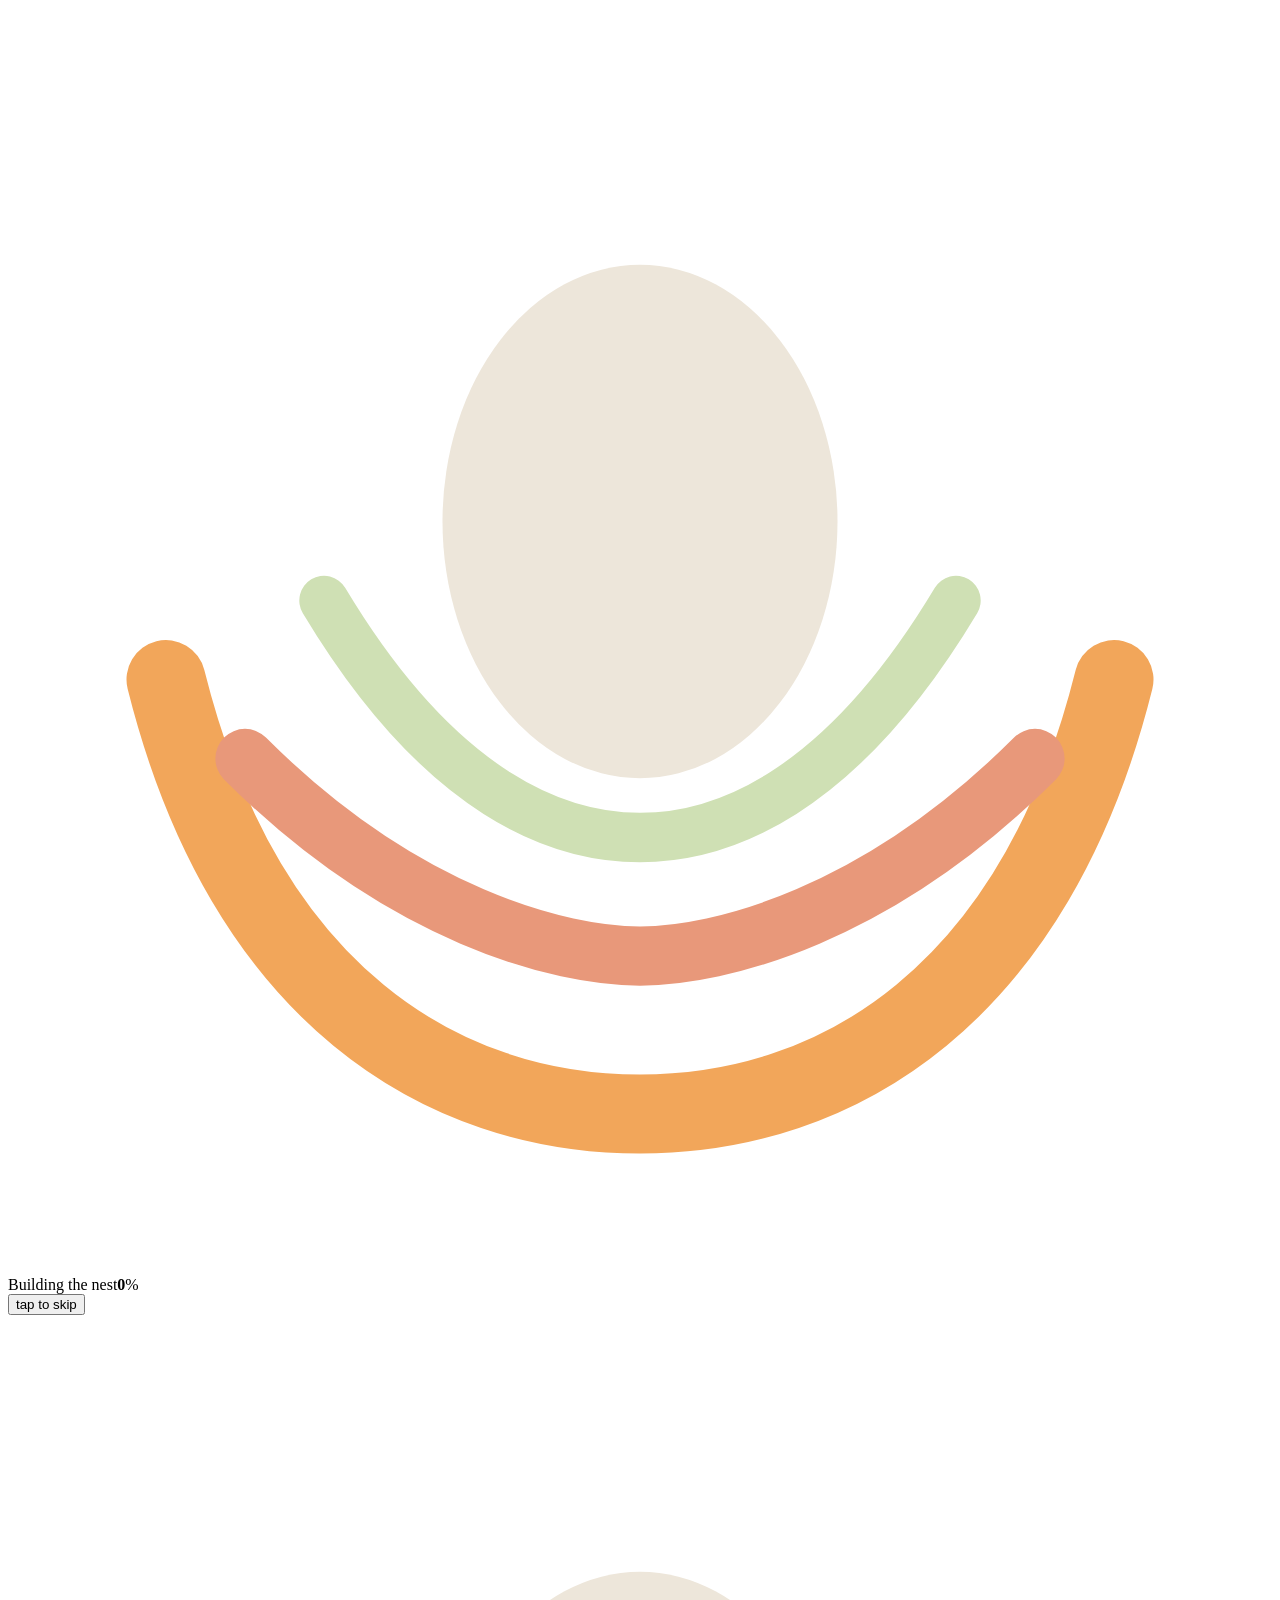
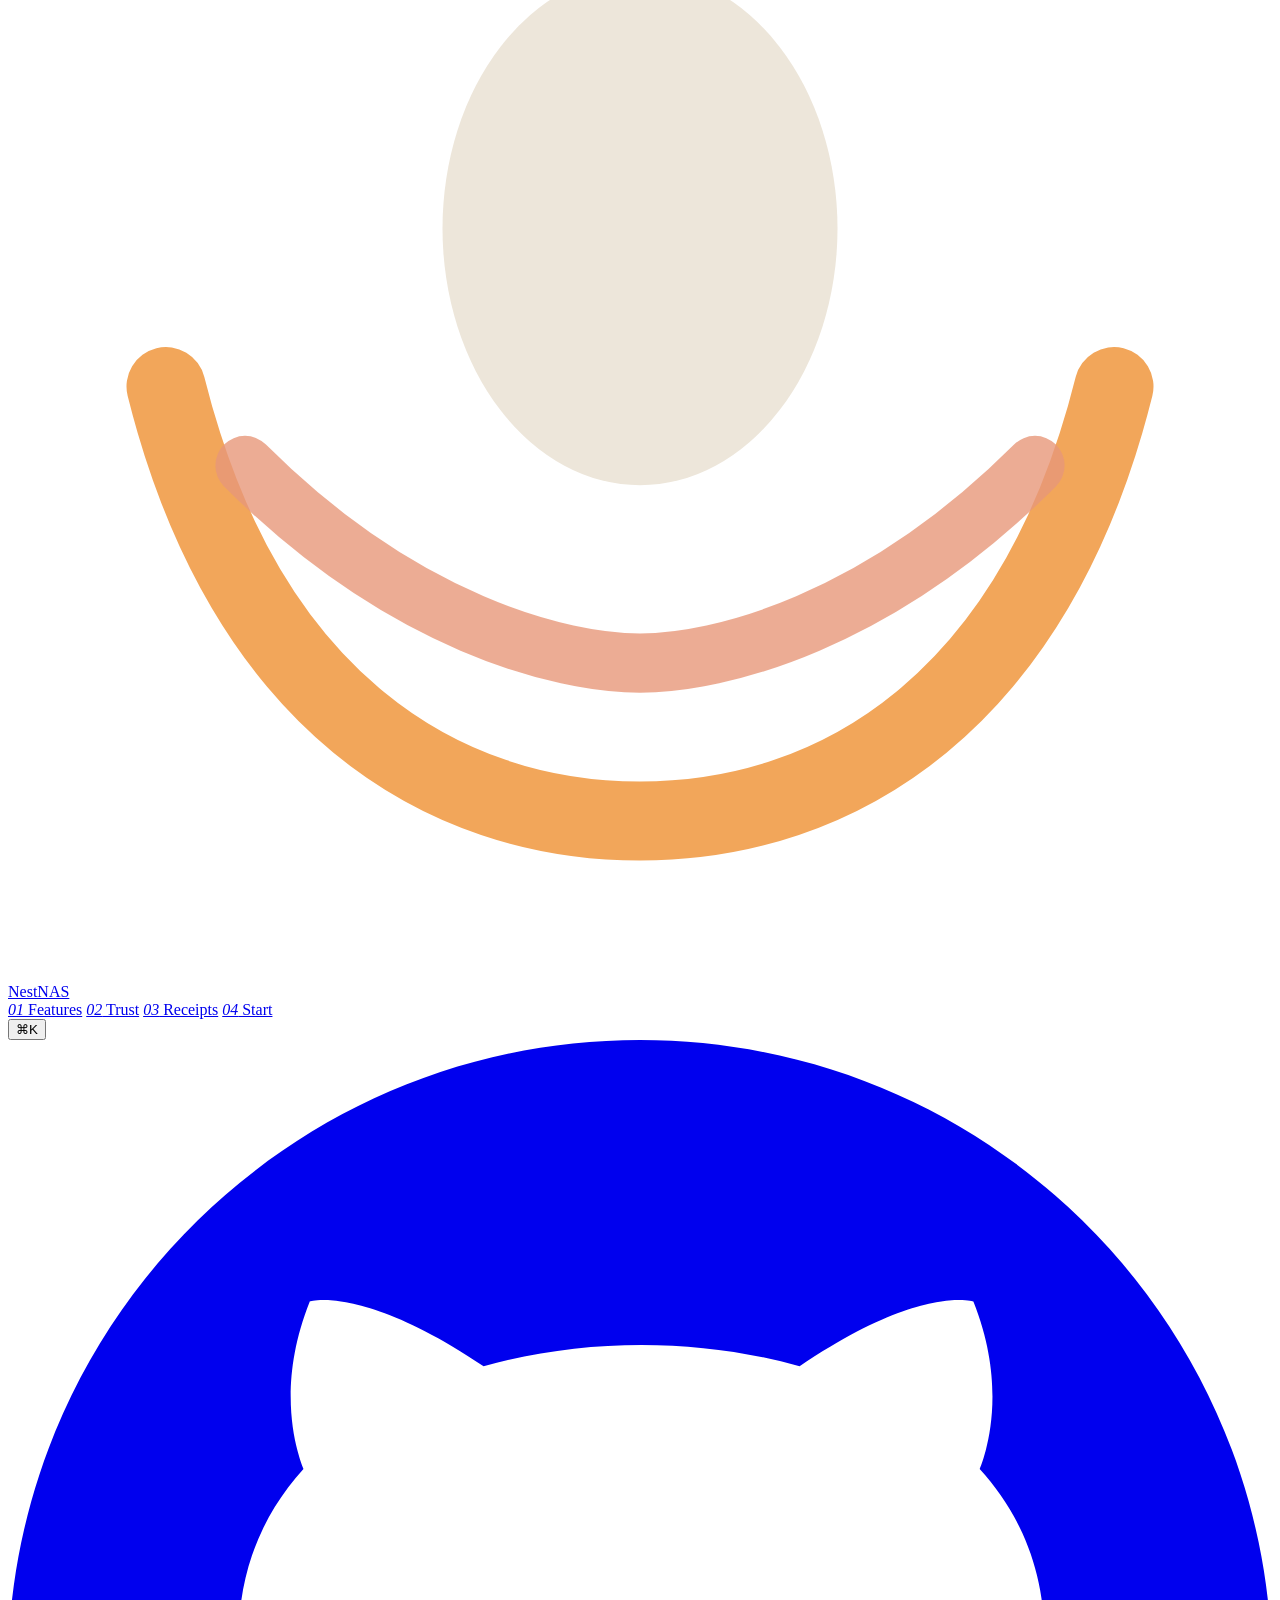
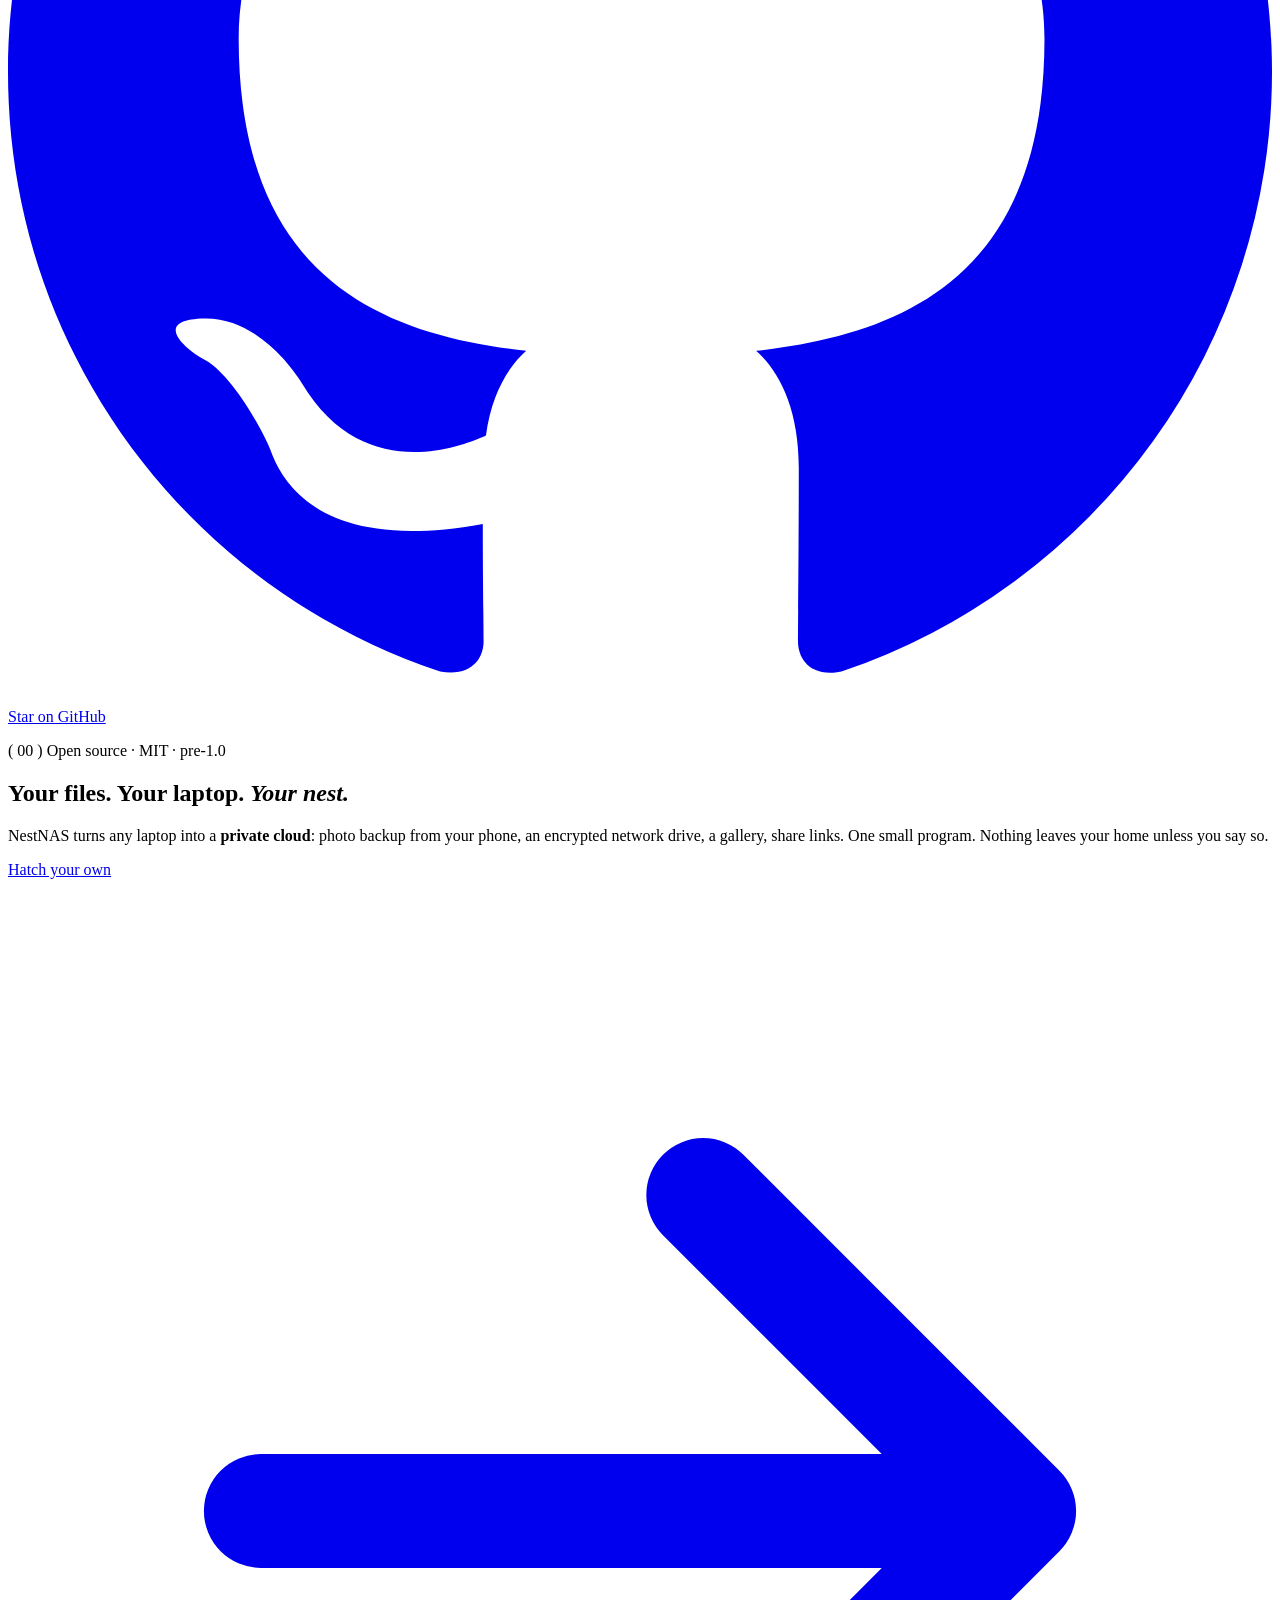
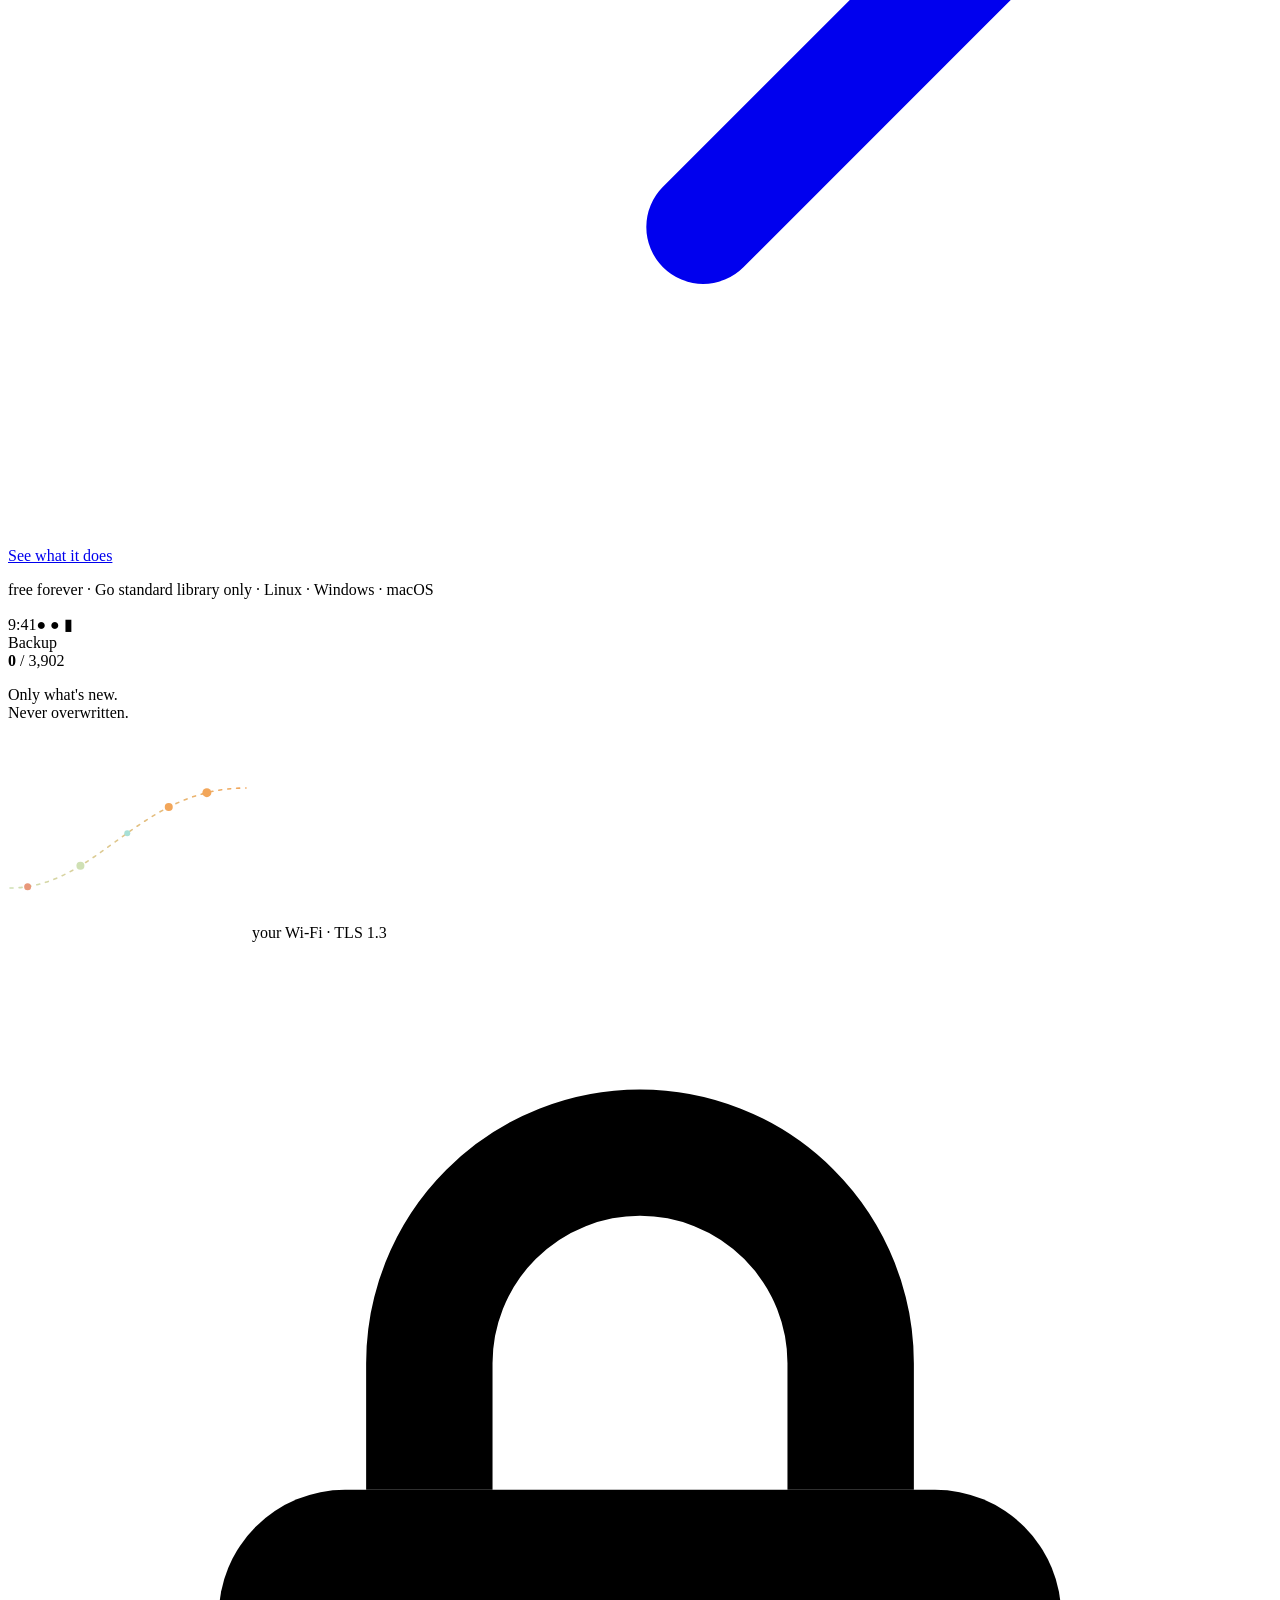
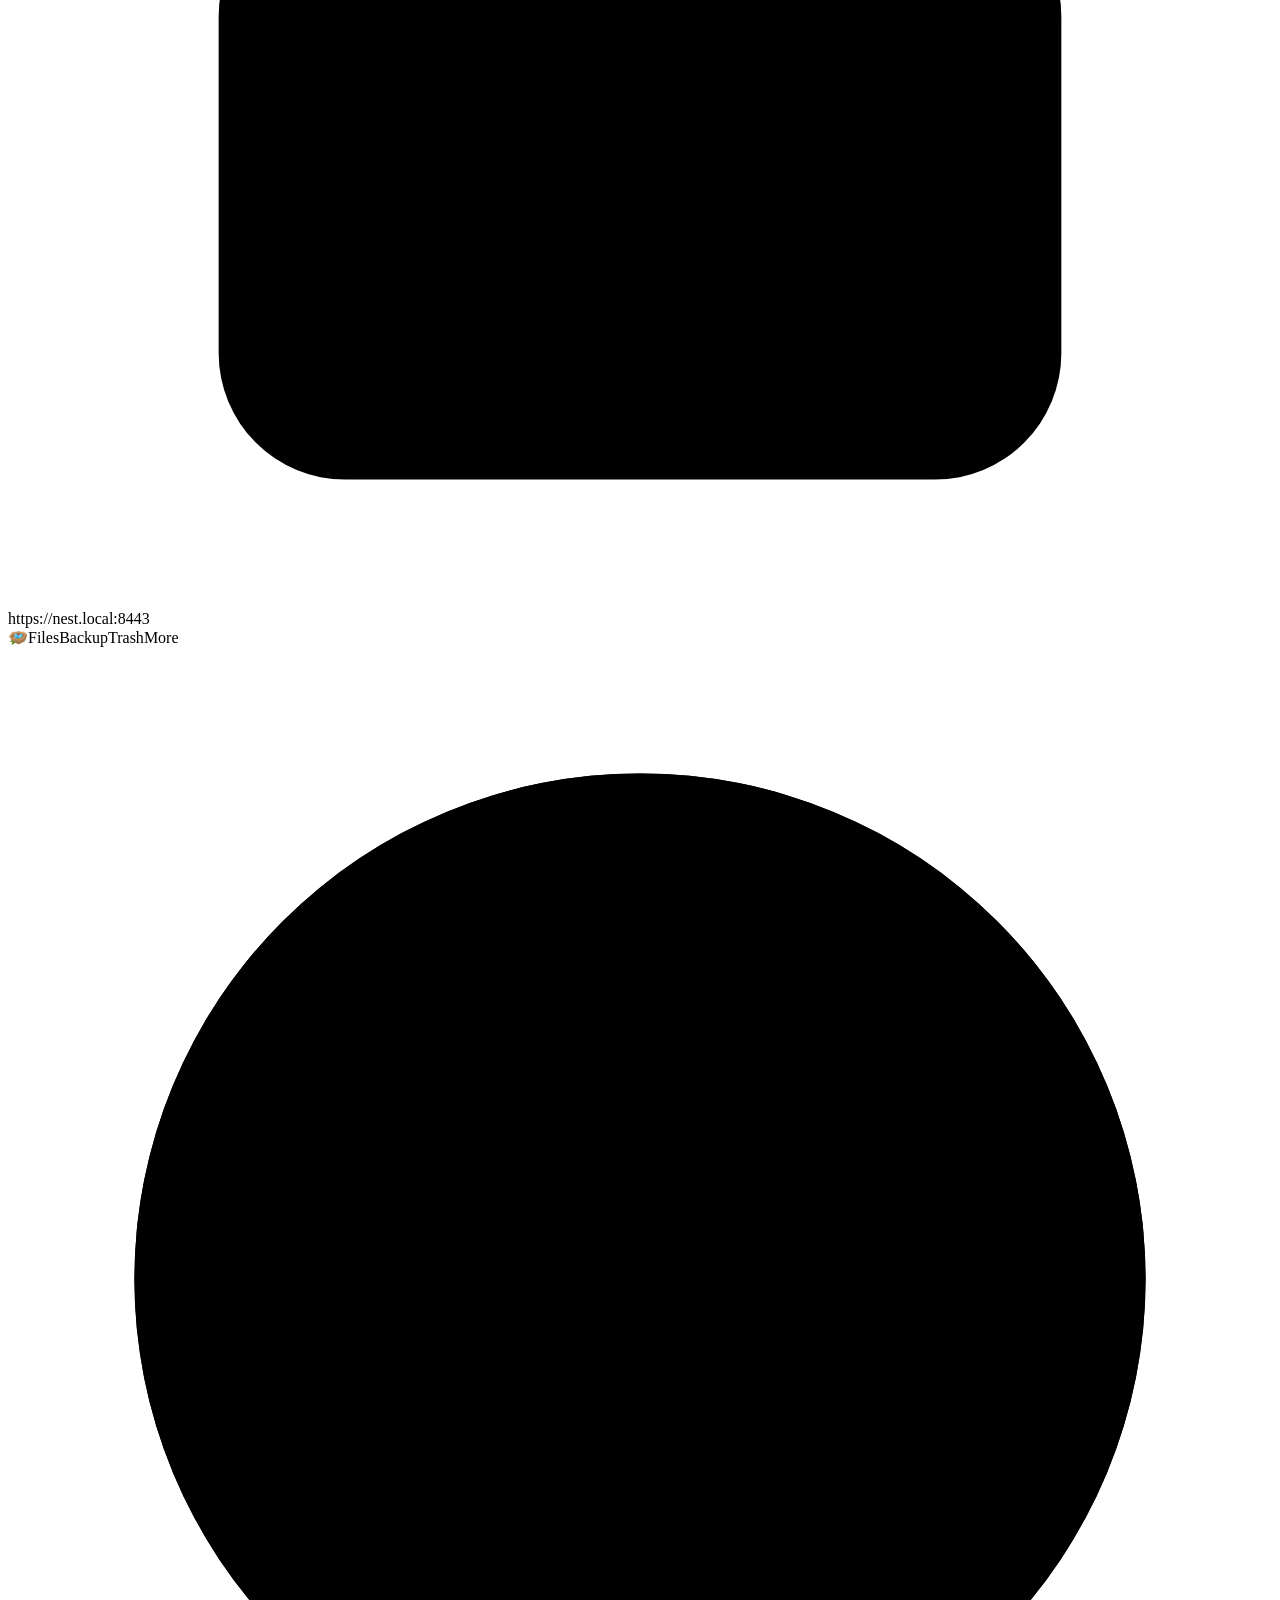
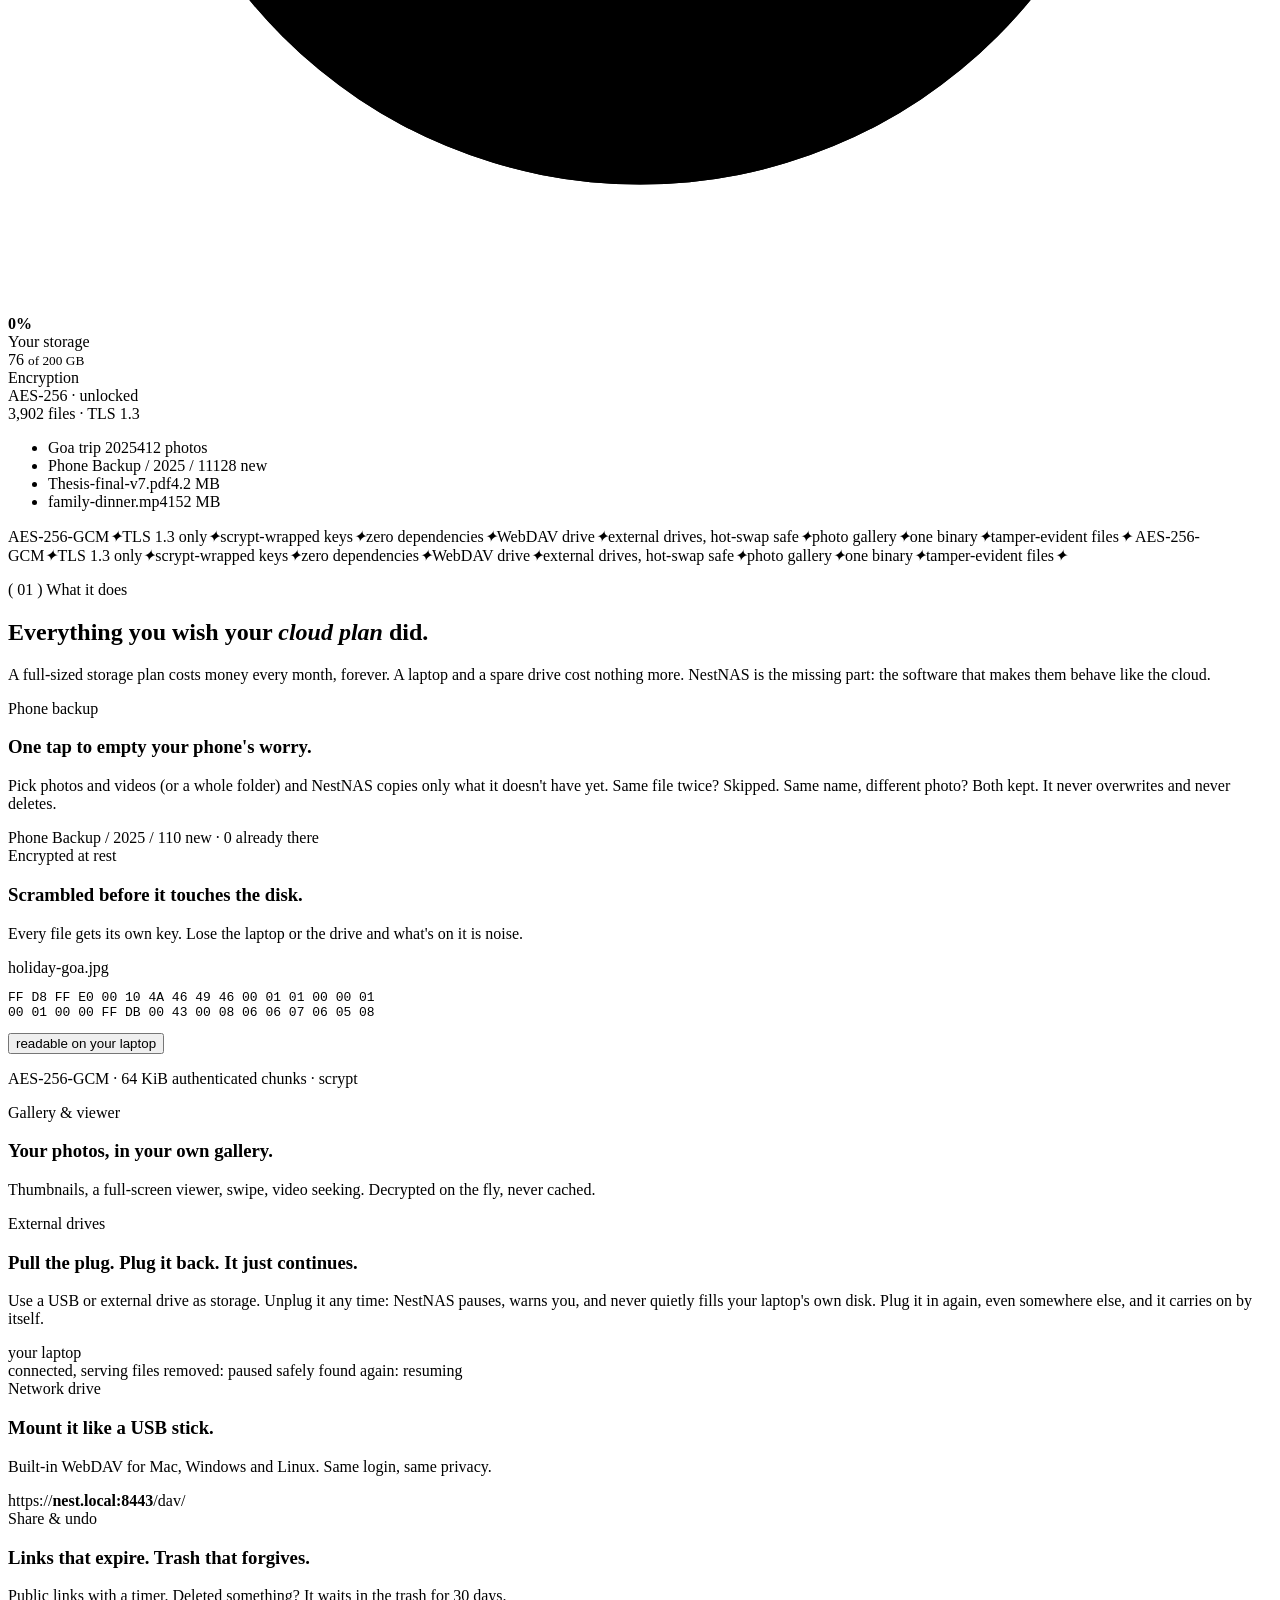
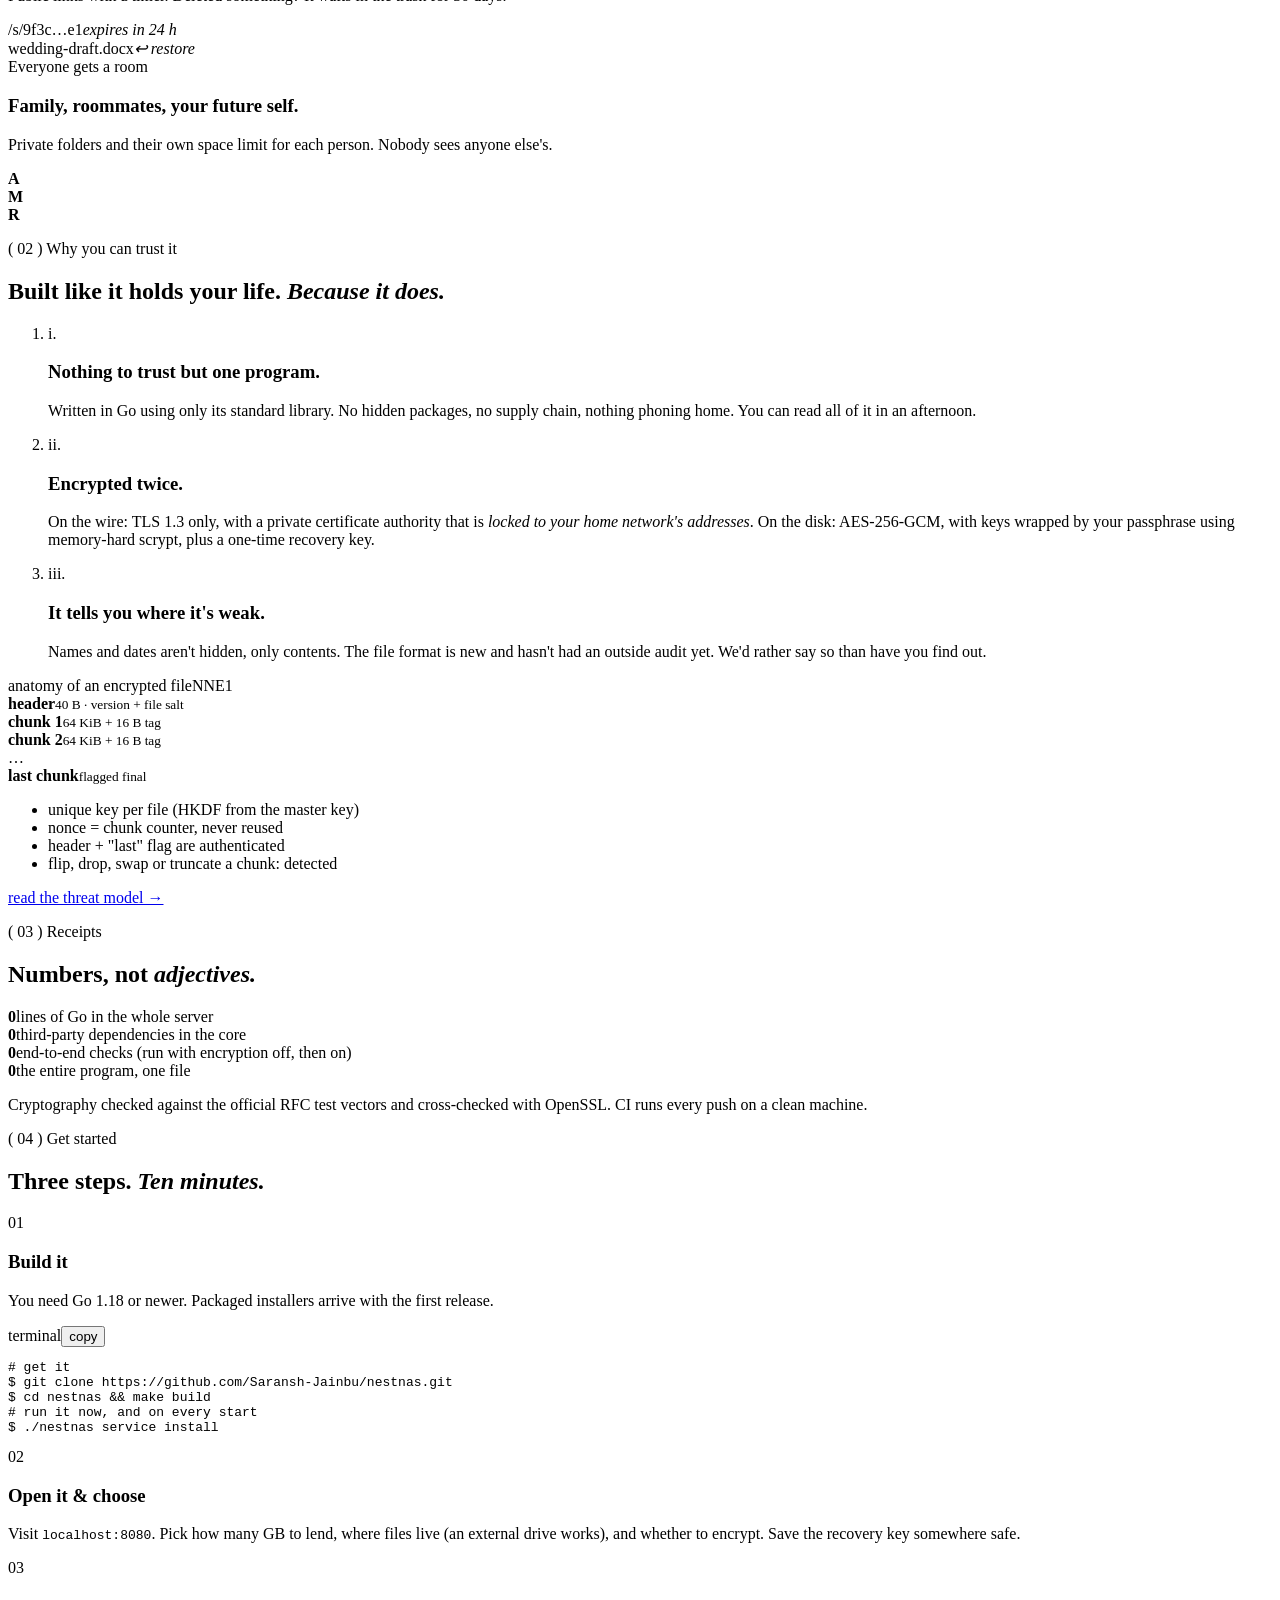
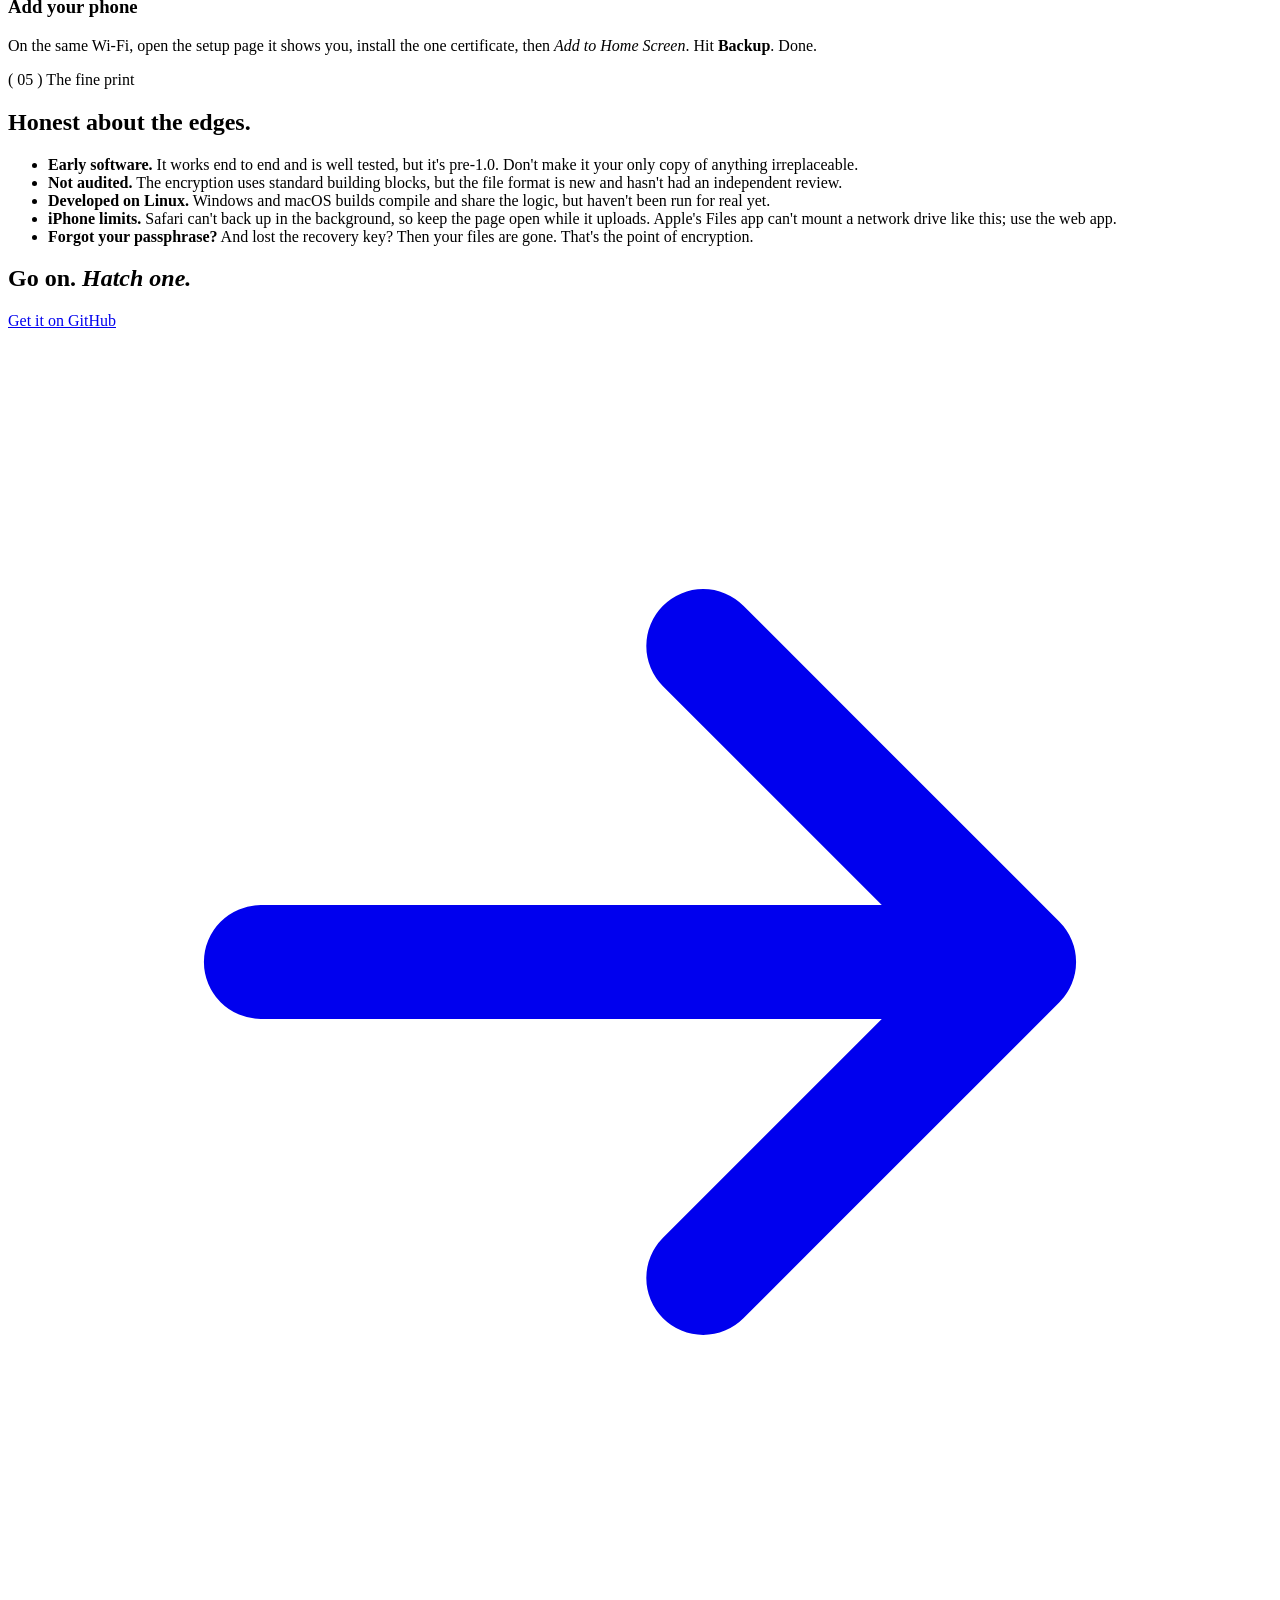
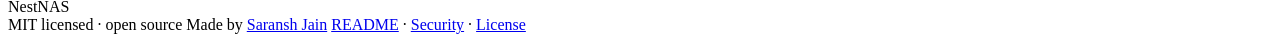
==== site/index.html @ 96ca6930 "Add the landing page (site/) deployed at nestnas.vercel.app Static HTML/CSS/JS with self-hosted font" ====
<!doctype html>
<html lang="en">
<head>
<meta charset="utf-8">
<meta name="viewport" content="width=device-width, initial-scale=1, viewport-fit=cover">
<title>NestNAS: your own private cloud, on your own laptop</title>
<meta name="description" content="NestNAS turns any laptop into a private cloud: encrypted storage, phone photo backup, a built-in network drive and a gallery. Open source, one program, zero dependencies.">
<meta name="theme-color" content="#0e0d0c">
<meta property="og:type" content="website">
<meta property="og:title" content="NestNAS: your own private cloud, on your own laptop">
<meta property="og:description" content="Encrypted storage, phone photo backup, a network drive and a gallery. Open source. One program. Zero dependencies.">
<meta property="og:image" content="https://nestnas.vercel.app/og.png">
<meta name="twitter:card" content="summary_large_image">
<link rel="icon" href="/favicon.svg" type="image/svg+xml">
<link rel="preload" href="/fonts/fraunces.woff2" as="font" type="font/woff2" crossorigin>
<link rel="preload" href="/fonts/geist.woff2" as="font" type="font/woff2" crossorigin>
<link rel="stylesheet" href="/styles.css">
<script>
  // decide before first paint whether to show the boot splash (once per visit, never with ?nosplash or reduced motion)
  (function () {
    document.documentElement.classList.add("js");
    if (/static/.test(location.search)) document.documentElement.classList.add("static");
    var skip = /nosplash|static/.test(location.search) || matchMedia("(prefers-reduced-motion: reduce)").matches;
    try { skip = skip || sessionStorage.getItem("nest-booted"); } catch (e) {}
    if (!skip) document.documentElement.classList.add("booting");
  })();
</script>
<script src="/app.js" defer></script>
</head>
<body>
<div class="grain" aria-hidden="true"></div>
<div class="orbs" aria-hidden="true"><i></i><i></i><i></i></div>

<!-- boot splash -->
<div class="splash" id="splash" role="presentation">
  <svg class="splash-nest" viewBox="0 0 64 64" aria-hidden="true">
    <ellipse class="egg" cx="32" cy="26" rx="10" ry="13" fill="#ede6da"/>
    <path class="arc a1" d="M8 34c4 16 14 22 24 22s20-6 24-22" fill="none" stroke="#f2a65a" stroke-width="4" stroke-linecap="round" pathLength="1"/>
    <path class="arc a2" d="M12 38c8 8 16 10 20 10s12-2 20-10" fill="none" stroke="#e8987a" stroke-width="3" stroke-linecap="round" pathLength="1"/>
    <path class="arc a3" d="M16 30c6 10 12 12 16 12s10-2 16-12" fill="none" stroke="#cfe0b4" stroke-width="2.5" stroke-linecap="round" pathLength="1"/>
  </svg>
  <div class="splash-line mono"><span>Building the nest</span><b id="splash-pct">0</b><span>%</span></div>
  <div class="splash-bar"><i id="splash-fill"></i></div>
  <button class="splash-skip mono" id="splash-skip" type="button">tap to skip</button>
</div>

<div class="cursor" id="cursor" aria-hidden="true"><i></i><b></b></div>

<header class="nav" id="nav">
  <a class="brand" href="#top" aria-label="NestNAS home">
    <svg viewBox="0 0 64 64" aria-hidden="true"><ellipse cx="32" cy="26" rx="10" ry="13" fill="#ede6da"/><path d="M8 34c4 16 14 22 24 22s20-6 24-22" fill="none" stroke="#f2a65a" stroke-width="4" stroke-linecap="round"/><path d="M12 38c8 8 16 10 20 10s12-2 20-10" fill="none" stroke="#e8987a" stroke-width="3" stroke-linecap="round" opacity=".8"/></svg>
    <span>NestNAS</span>
  </a>
  <nav class="links mono" aria-label="Sections">
    <a href="#features"><i>01</i> Features</a>
    <a href="#trust"><i>02</i> Trust</a>
    <a href="#receipts"><i>03</i> Receipts</a>
    <a href="#start"><i>04</i> Start</a>
  </nav>
  <div class="nav-r">
    <button class="kbd mono" id="open-palette" type="button" aria-label="Open command menu"><span>⌘</span><span>K</span></button>
    <a class="gh" href="https://github.com/Saransh-Jainbu/nestnas" target="_blank" rel="noopener">
      <svg viewBox="0 0 16 16" aria-hidden="true"><path fill="currentColor" d="M8 0C3.58 0 0 3.58 0 8c0 3.54 2.29 6.53 5.47 7.59.4.07.55-.17.55-.38 0-.19-.01-.82-.01-1.49-2.01.37-2.53-.49-2.69-.94-.09-.23-.48-.94-.82-1.13-.28-.15-.68-.52-.01-.53.63-.01 1.08.58 1.23.82.72 1.21 1.87.87 2.33.66.07-.52.28-.87.51-1.07-1.78-.2-3.64-.89-3.64-3.95 0-.87.31-1.59.82-2.15-.08-.2-.36-1.02.08-2.12 0 0 .67-.21 2.2.82.64-.18 1.32-.27 2-.27.68 0 1.36.09 2 .27 1.53-1.04 2.2-.82 2.2-.82.44 1.1.16 1.92.08 2.12.51.56.82 1.27.82 2.15 0 3.07-1.87 3.75-3.65 3.95.29.25.54.73.54 1.48 0 1.07-.01 1.93-.01 2.2 0 .21.15.46.55.38A8.013 8.013 0 0016 8c0-4.42-3.58-8-8-8z"/></svg>
      <span>Star on GitHub</span>
    </a>
  </div>
</header>

<main id="top">

<!-- ============ HERO ============ -->
<section class="hero">
  <p class="eyebrow mono" data-reveal><span class="pulse"></span> ( 00 ) Open source · MIT · pre-1.0</p>
  <h1 class="display">
    <span class="line"><span>Your files.</span></span>
    <span class="line"><span>Your laptop.</span></span>
    <span class="line"><span><em>Your nest.</em></span></span>
  </h1>
  <div class="hero-sub">
    <p data-reveal>NestNAS turns any laptop into a <strong>private cloud</strong>: photo backup from your phone, an encrypted network drive, a gallery, share links. One small program. Nothing leaves your home unless you say so.</p>
    <div class="cta" data-reveal>
      <a class="btn primary" href="#start" data-magnetic><span>Hatch your own</span><svg viewBox="0 0 20 20" aria-hidden="true"><path d="M4 10h11M11 5l5 5-5 5" fill="none" stroke="currentColor" stroke-width="1.8" stroke-linecap="round" stroke-linejoin="round"/></svg></a>
      <a class="btn ghost" href="#features" data-magnetic><span>See what it does</span></a>
    </div>
    <p class="micro mono" data-reveal>free forever · Go standard library only · Linux · Windows · macOS</p>
  </div>

  <!-- the signature scene: phone -> your Wi-Fi -> the nest -->
  <div class="scene" data-reveal aria-hidden="true">
    <div class="phone">
      <div class="ph-notch"></div>
      <div class="ph-top mono"><span>9:41</span><span>● ● ▮</span></div>
      <div class="ph-h">Backup</div>
      <div class="ph-count"><b id="bk-count">0</b><span> / 3,902</span></div>
      <div class="ph-prog"><i id="bk-bar"></i></div>
      <p class="ph-note">Only what's new.<br>Never overwritten.</p>
      <div class="ph-tiles"><i></i><i></i><i></i><i></i><i></i><i></i><i></i><i></i><i></i></div>
    </div>

    <div class="wire">
      <svg viewBox="0 0 240 200" width="240" height="200">
        <defs><linearGradient id="wg" x1="0" x2="1"><stop offset="0" stop-color="#cfe0b4"/><stop offset="1" stop-color="#f2a65a"/></linearGradient></defs>
        <path id="wpath" d="M2 150 C 90 150, 130 50, 238 50" fill="none" stroke="url(#wg)" stroke-width="1.6" stroke-dasharray="3 6" stroke-linecap="round"/>
        <g class="parts">
          <circle r="4.5" fill="#f2a65a"><animateMotion dur="3.2s" repeatCount="indefinite" begin="0s"><mpath href="#wpath"/></animateMotion></circle>
          <circle r="3.5" fill="#e8987a"><animateMotion dur="3.2s" repeatCount="indefinite" begin="-0.7s"><mpath href="#wpath"/></animateMotion></circle>
          <circle r="4" fill="#cfe0b4"><animateMotion dur="3.2s" repeatCount="indefinite" begin="-1.4s"><mpath href="#wpath"/></animateMotion></circle>
          <circle r="3" fill="#a8e0d6"><animateMotion dur="3.2s" repeatCount="indefinite" begin="-2.1s"><mpath href="#wpath"/></animateMotion></circle>
          <circle r="4" fill="#f2a65a"><animateMotion dur="3.2s" repeatCount="indefinite" begin="-2.7s"><mpath href="#wpath"/></animateMotion></circle>
        </g>
      </svg>
      <span class="wire-chip mono">your Wi-Fi · TLS 1.3</span>
    </div>

    <div class="laptop">
      <div class="lp-bar">
        <i></i><i></i><i></i>
        <span class="url mono"><svg viewBox="0 0 12 12" aria-hidden="true"><rect x="2" y="5.2" width="8" height="5.6" rx="1.2" fill="currentColor"/><path d="M4 5.2V4a2 2 0 014 0v1.2" fill="none" stroke="currentColor" stroke-width="1.2"/></svg> https://nest.local:8443</span>
      </div>
      <div class="lp-body">
        <aside class="lp-side mono"><b>🪺</b><span class="on">Files</span><span>Backup</span><span>Trash</span><span>More</span></aside>
        <div class="lp-main">
          <div class="lp-cards">
            <div class="lp-card ring-card">
              <div class="ring" id="ring"><svg viewBox="0 0 80 80"><circle cx="40" cy="40" r="32" class="trk"/><circle cx="40" cy="40" r="32" class="val" id="ring-val" pathLength="100"/></svg><b id="ring-n">0%</b></div>
              <div><div class="k mono">Your storage</div><div class="v">76 <small>of 200 GB</small></div></div>
            </div>
            <div class="lp-card enc-card">
              <div class="k mono">Encryption</div>
              <div class="v"><span class="chip"><i></i> AES-256 · unlocked</span></div>
              <div class="k mono sm">3,902 files · TLS 1.3</div>
            </div>
          </div>
          <ul class="lp-files">
            <li><span class="th t1"></span><span class="nm">Goa trip 2025</span><span class="sz mono">412 photos</span></li>
            <li><span class="th t2"></span><span class="nm">Phone Backup / 2025 / 11</span><span class="sz mono">128 new</span></li>
            <li><span class="th t3"></span><span class="nm">Thesis-final-v7.pdf</span><span class="sz mono">4.2 MB</span></li>
            <li><span class="th t4"></span><span class="nm">family-dinner.mp4</span><span class="sz mono">152 MB</span></li>
          </ul>
        </div>
      </div>
    </div>
  </div>
</section>

<!-- ticker -->
<div class="ticker mono" aria-hidden="true">
  <div class="track">
    <span>AES-256-GCM</span><i>✦</i><span>TLS 1.3 only</span><i>✦</i><span>scrypt-wrapped keys</span><i>✦</i><span>zero dependencies</span><i>✦</i><span>WebDAV drive</span><i>✦</i><span>external drives, hot-swap safe</span><i>✦</i><span>photo gallery</span><i>✦</i><span>one binary</span><i>✦</i><span>tamper-evident files</span><i>✦</i>
    <span>AES-256-GCM</span><i>✦</i><span>TLS 1.3 only</span><i>✦</i><span>scrypt-wrapped keys</span><i>✦</i><span>zero dependencies</span><i>✦</i><span>WebDAV drive</span><i>✦</i><span>external drives, hot-swap safe</span><i>✦</i><span>photo gallery</span><i>✦</i><span>one binary</span><i>✦</i><span>tamper-evident files</span><i>✦</i>
  </div>
</div>

<!-- ============ FEATURES ============ -->
<section class="sec" id="features">
  <header class="sec-h">
    <p class="eyebrow mono" data-reveal>( 01 ) What it does</p>
    <h2 class="display md" data-reveal>Everything you wish your <em>cloud plan</em> did.</h2>
    <p class="lede" data-reveal>A full-sized storage plan costs money every month, forever. A laptop and a spare drive cost nothing more. NestNAS is the missing part: the software that makes them behave like the cloud.</p>
  </header>

  <div class="bento">
    <article class="cell c7" data-reveal>
      <div class="tag mono">Phone backup</div>
      <h3>One tap to empty your phone's worry.</h3>
      <p>Pick photos and videos (or a whole folder) and NestNAS copies only what it doesn't have yet. Same file twice? Skipped. Same name, different photo? Both kept. It never overwrites and never deletes.</p>
      <div class="viz backup-viz" id="backup-viz">
        <div class="bv-row mono"><span>Phone Backup / 2025 / 11</span><span id="bv-num">0 new · 0 already there</span></div>
        <div class="bv-rail"><i id="bv-fill"></i></div>
        <div class="bv-tiles" id="bv-tiles"></div>
      </div>
    </article>

    <article class="cell c5 tall" data-reveal>
      <div class="tag mono">Encrypted at rest</div>
      <h3>Scrambled before it touches the disk.</h3>
      <p>Every file gets its own key. Lose the laptop or the drive and what's on it is noise.</p>
      <div class="viz cipher-viz" id="cipher">
        <div class="cv-file mono"><span class="dot"></span>holiday-goa.jpg</div>
        <pre class="cv-body mono" id="cipher-text" aria-live="off">FF D8 FF E0 00 10 4A 46 49 46 00 01 01 00 00 01
00 01 00 00 FF DB 00 43 00 08 06 06 07 06 05 08</pre>
        <div class="cv-state mono"><button type="button" id="cipher-btn" aria-pressed="false"><span class="sw"></span><span id="cipher-label">readable on your laptop</span></button></div>
      </div>
      <p class="fine mono">AES-256-GCM · 64 KiB authenticated chunks · scrypt</p>
    </article>

    <article class="cell c5" data-reveal>
      <div class="tag mono">Gallery &amp; viewer</div>
      <h3>Your photos, in your own gallery.</h3>
      <p>Thumbnails, a full-screen viewer, swipe, video seeking. Decrypted on the fly, never cached.</p>
      <div class="viz gallery-viz" aria-hidden="true">
        <i class="g1"></i><i class="g2"></i><i class="g3"></i><i class="g4"></i><i class="g5"></i><i class="g6"></i>
      </div>
    </article>

    <article class="cell c7" data-reveal>
      <div class="tag mono">External drives</div>
      <h3>Pull the plug. Plug it back. It just continues.</h3>
      <p>Use a USB or external drive as storage. Unplug it any time: NestNAS pauses, warns you, and never quietly fills your laptop's own disk. Plug it in again, even somewhere else, and it carries on by itself.</p>
      <div class="viz drive-viz" aria-hidden="true">
        <div class="dv-top">
          <div class="dv-drive"><span class="lid"></span><span class="led"></span></div>
          <div class="dv-cable"></div>
          <div class="dv-pc mono">your laptop</div>
        </div>
        <div class="dv-steps mono">
          <span class="st s1"><i></i>connected, serving files</span>
          <span class="st s2"><i></i>removed: paused safely</span>
          <span class="st s3"><i></i>found again: resuming</span>
        </div>
      </div>
    </article>

    <article class="cell c4" data-reveal>
      <div class="tag mono">Network drive</div>
      <h3>Mount it like a USB stick.</h3>
      <p>Built-in WebDAV for Mac, Windows and Linux. Same login, same privacy.</p>
      <div class="viz url-viz mono"><span>https://</span><b>nest.local:8443</b><span>/dav/</span></div>
    </article>

    <article class="cell c4" data-reveal>
      <div class="tag mono">Share &amp; undo</div>
      <h3>Links that expire. Trash that forgives.</h3>
      <p>Public links with a timer. Deleted something? It waits in the trash for 30 days.</p>
      <div class="viz mini-viz">
        <div class="pill mono"><span>/s/9f3c…e1</span><em>expires in 24 h</em></div>
        <div class="pill undo mono"><span>wedding-draft.docx</span><em>↩ restore</em></div>
      </div>
    </article>

    <article class="cell c4" data-reveal>
      <div class="tag mono">Everyone gets a room</div>
      <h3>Family, roommates, your future self.</h3>
      <p>Private folders and their own space limit for each person. Nobody sees anyone else's.</p>
      <div class="viz users-viz" aria-hidden="true">
        <div class="u"><b style="--c:#f2a65a">A</b><div class="q"><i style="width:72%"></i></div></div>
        <div class="u"><b style="--c:#a8e0d6">M</b><div class="q"><i style="width:34%"></i></div></div>
        <div class="u"><b style="--c:#e8987a">R</b><div class="q"><i style="width:55%"></i></div></div>
      </div>
    </article>
  </div>
</section>

<!-- ============ TRUST ============ -->
<section class="sec" id="trust">
  <header class="sec-h">
    <p class="eyebrow mono" data-reveal>( 02 ) Why you can trust it</p>
    <h2 class="display md" data-reveal>Built like it holds your life. <em>Because it does.</em></h2>
  </header>

  <div class="trust-grid">
    <div class="trust-l">
      <ol class="principles">
        <li data-reveal><span class="n mono">i.</span><div><h3>Nothing to trust but one program.</h3><p>Written in Go using only its standard library. No hidden packages, no supply chain, nothing phoning home. You can read all of it in an afternoon.</p></div></li>
        <li data-reveal><span class="n mono">ii.</span><div><h3>Encrypted twice.</h3><p>On the wire: TLS 1.3 only, with a private certificate authority that is <em>locked to your home network's addresses</em>. On the disk: AES-256-GCM, with keys wrapped by your passphrase using memory-hard scrypt, plus a one-time recovery key.</p></div></li>
        <li data-reveal><span class="n mono">iii.</span><div><h3>It tells you where it's weak.</h3><p>Names and dates aren't hidden, only contents. The file format is new and hasn't had an outside audit yet. We'd rather say so than have you find out.</p></div></li>
      </ol>
    </div>

    <div class="anatomy" data-reveal aria-label="Diagram of an encrypted file">
      <div class="an-h mono"><span>anatomy of an encrypted file</span><span>NNE1</span></div>
      <div class="an-bar" id="anatomy">
        <div class="seg hdr"><b>header</b><small>40 B · version + file salt</small></div>
        <div class="seg ch"><b>chunk 1</b><small>64 KiB + 16 B tag</small></div>
        <div class="seg ch"><b>chunk 2</b><small>64 KiB + 16 B tag</small></div>
        <div class="seg dots">…</div>
        <div class="seg last"><b>last chunk</b><small>flagged final</small></div>
      </div>
      <ul class="an-list mono">
        <li><i></i> unique key per file (HKDF from the master key)</li>
        <li><i></i> nonce = chunk counter, never reused</li>
        <li><i></i> header + "last" flag are authenticated</li>
        <li><i></i> flip, drop, swap or truncate a chunk: detected</li>
      </ul>
      <a class="an-link mono" href="https://github.com/Saransh-Jainbu/nestnas/blob/main/SECURITY.md" target="_blank" rel="noopener">read the threat model →</a>
    </div>
  </div>
</section>

<!-- ============ RECEIPTS ============ -->
<section class="sec" id="receipts">
  <header class="sec-h">
    <p class="eyebrow mono" data-reveal>( 03 ) Receipts</p>
    <h2 class="display md" data-reveal>Numbers, not <em>adjectives.</em></h2>
  </header>
  <div class="stats">
    <div class="stat" data-reveal><b data-count="5125" data-format="comma">0</b><span class="mono">lines of Go in the whole server</span></div>
    <div class="stat" data-reveal><b data-count="0">0</b><span class="mono">third-party dependencies in the core</span></div>
    <div class="stat" data-reveal><b data-count="209">0</b><span class="mono">end-to-end checks (run with encryption off, then on)</span></div>
    <div class="stat" data-reveal><b data-count="5.7" data-decimals="1" data-suffix=" MB">0</b><span class="mono">the entire program, one file</span></div>
  </div>
  <p class="receipt-note mono" data-reveal>Cryptography checked against the official RFC test vectors and cross-checked with OpenSSL. CI runs every push on a clean machine.</p>
</section>

<!-- ============ START ============ -->
<section class="sec" id="start">
  <header class="sec-h">
    <p class="eyebrow mono" data-reveal>( 04 ) Get started</p>
    <h2 class="display md" data-reveal>Three steps. <em>Ten minutes.</em></h2>
  </header>

  <div class="steps">
    <div class="step" data-reveal>
      <span class="sn mono">01</span>
      <h3>Build it</h3>
      <p>You need Go 1.18 or newer. Packaged installers arrive with the first release.</p>
      <div class="term" id="term">
        <div class="term-h mono"><i></i><i></i><i></i><span>terminal</span><button type="button" id="copy" class="copy mono">copy</button></div>
<pre class="term-b mono"><span class="c"># get it</span>
<span class="p">$</span> git clone https://github.com/Saransh-Jainbu/nestnas.git
<span class="p">$</span> cd nestnas &amp;&amp; make build
<span class="c"># run it now, and on every start</span>
<span class="p">$</span> ./nestnas service install</pre>
      </div>
    </div>
    <div class="step" data-reveal>
      <span class="sn mono">02</span>
      <h3>Open it &amp; choose</h3>
      <p>Visit <code class="mono">localhost:8080</code>. Pick how many GB to lend, where files live (an external drive works), and whether to encrypt. Save the recovery key somewhere safe.</p>
    </div>
    <div class="step" data-reveal>
      <span class="sn mono">03</span>
      <h3>Add your phone</h3>
      <p>On the same Wi-Fi, open the setup page it shows you, install the one certificate, then <em>Add to Home Screen</em>. Hit <b>Backup</b>. Done.</p>
    </div>
  </div>
</section>

<!-- ============ FINE PRINT ============ -->
<section class="sec fine-sec" id="fine">
  <header class="sec-h">
    <p class="eyebrow mono" data-reveal>( 05 ) The fine print</p>
    <h2 class="display sm" data-reveal>Honest about the edges.</h2>
  </header>
  <ul class="fine-list" data-reveal>
    <li><b>Early software.</b> It works end to end and is well tested, but it's pre-1.0. Don't make it your only copy of anything irreplaceable.</li>
    <li><b>Not audited.</b> The encryption uses standard building blocks, but the file format is new and hasn't had an independent review.</li>
    <li><b>Developed on Linux.</b> Windows and macOS builds compile and share the logic, but haven't been run for real yet.</li>
    <li><b>iPhone limits.</b> Safari can't back up in the background, so keep the page open while it uploads. Apple's Files app can't mount a network drive like this; use the web app.</li>
    <li><b>Forgot your passphrase?</b> And lost the recovery key? Then your files are gone. That's the point of encryption.</li>
  </ul>
</section>

</main>

<footer class="foot">
  <div class="foot-cta" data-reveal>
    <h2 class="display md">Go on. <em>Hatch one.</em></h2>
    <a class="btn primary" href="https://github.com/Saransh-Jainbu/nestnas" target="_blank" rel="noopener" data-magnetic><span>Get it on GitHub</span><svg viewBox="0 0 20 20" aria-hidden="true"><path d="M4 10h11M11 5l5 5-5 5" fill="none" stroke="currentColor" stroke-width="1.8" stroke-linecap="round" stroke-linejoin="round"/></svg></a>
  </div>
  <div class="wordmark" aria-hidden="true">NestNAS</div>
  <div class="foot-row mono">
    <span>MIT licensed · open source</span>
    <span>Made by <a href="https://www.saranshjain.dev/" target="_blank" rel="noopener">Saransh Jain</a></span>
    <span><a href="https://github.com/Saransh-Jainbu/nestnas#readme" target="_blank" rel="noopener">README</a> · <a href="https://github.com/Saransh-Jainbu/nestnas/blob/main/SECURITY.md" target="_blank" rel="noopener">Security</a> · <a href="https://github.com/Saransh-Jainbu/nestnas/blob/main/LICENSE" target="_blank" rel="noopener">License</a></span>
  </div>
</footer>

<!-- command palette -->
<div class="palette" id="palette" hidden>
  <div class="pal-box" role="dialog" aria-modal="true" aria-label="Command menu">
    <input id="pal-input" class="mono" type="text" placeholder="Jump to…" autocomplete="off" spellcheck="false">
    <ul id="pal-list" role="listbox"></ul>
    <div class="pal-foot mono"><span>↑↓ move</span><span>↵ go</span><span>esc close</span></div>
  </div>
</div>
</body>
</html>
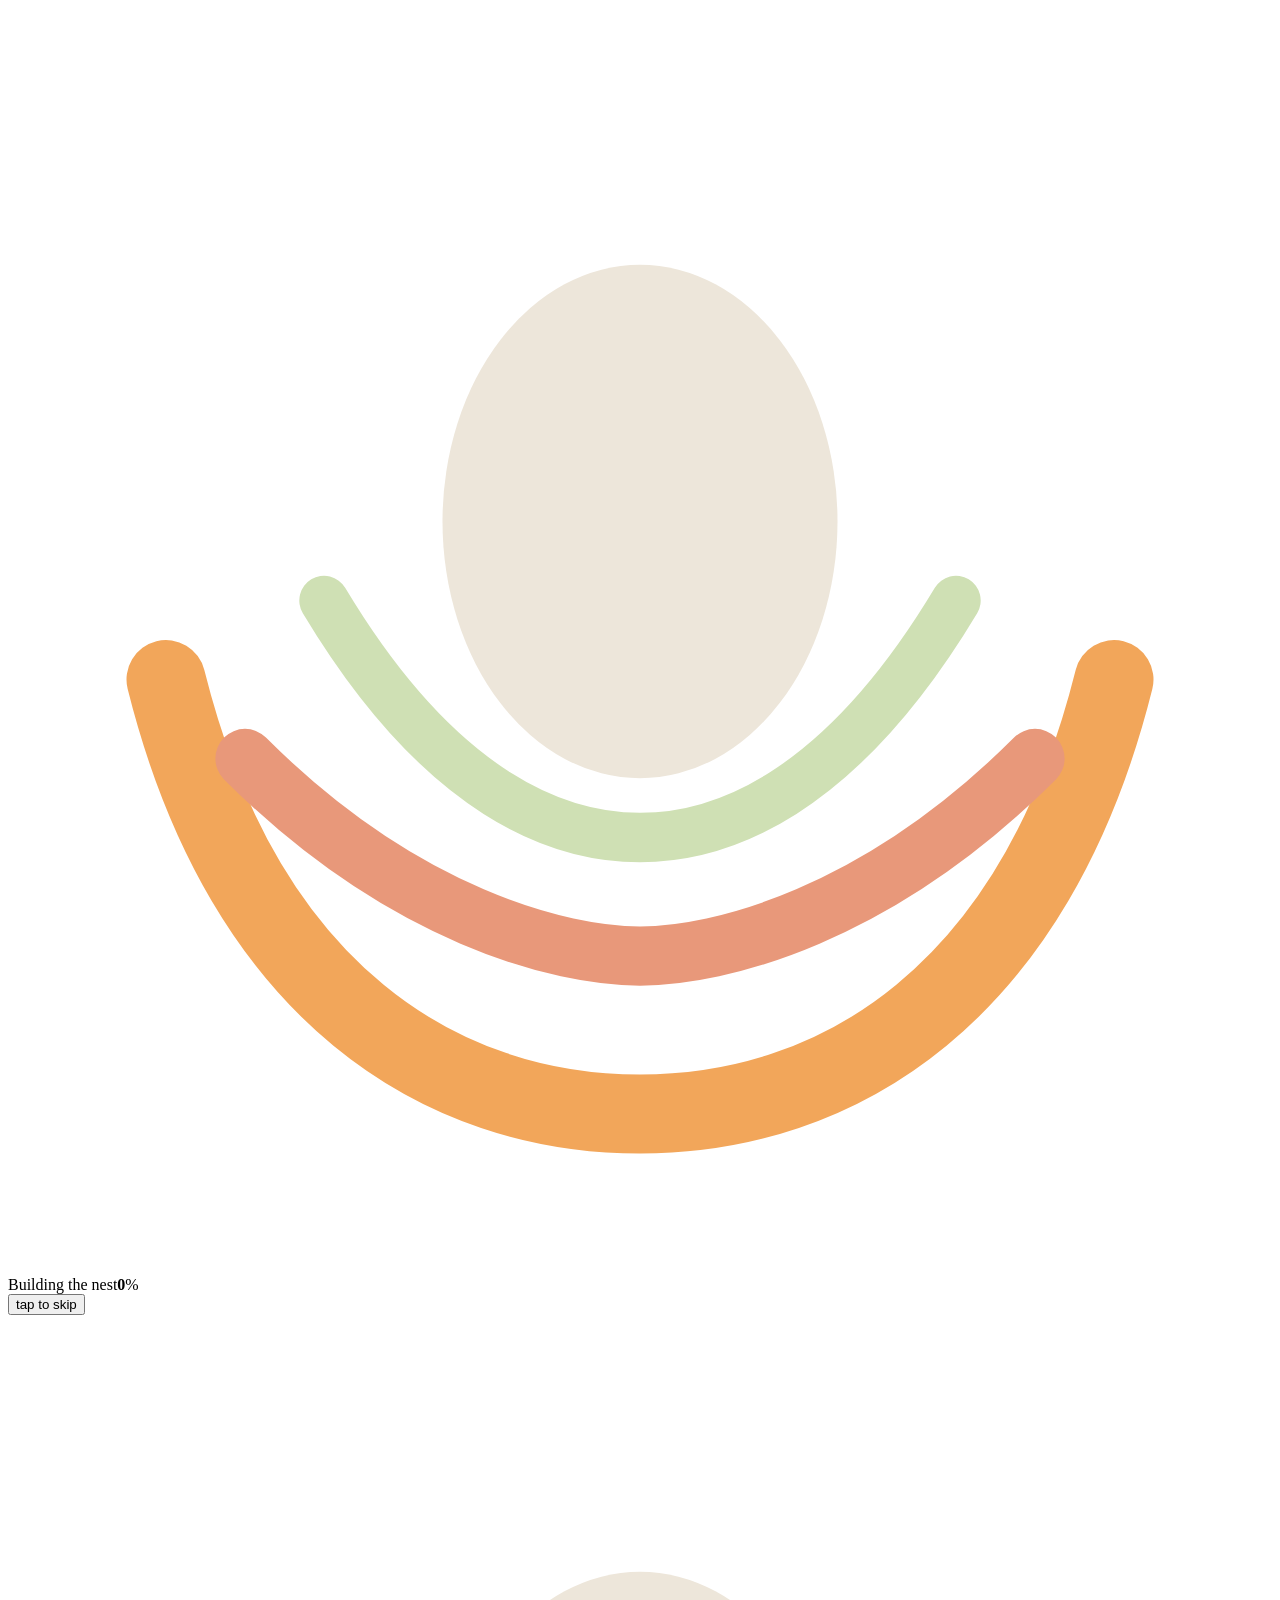
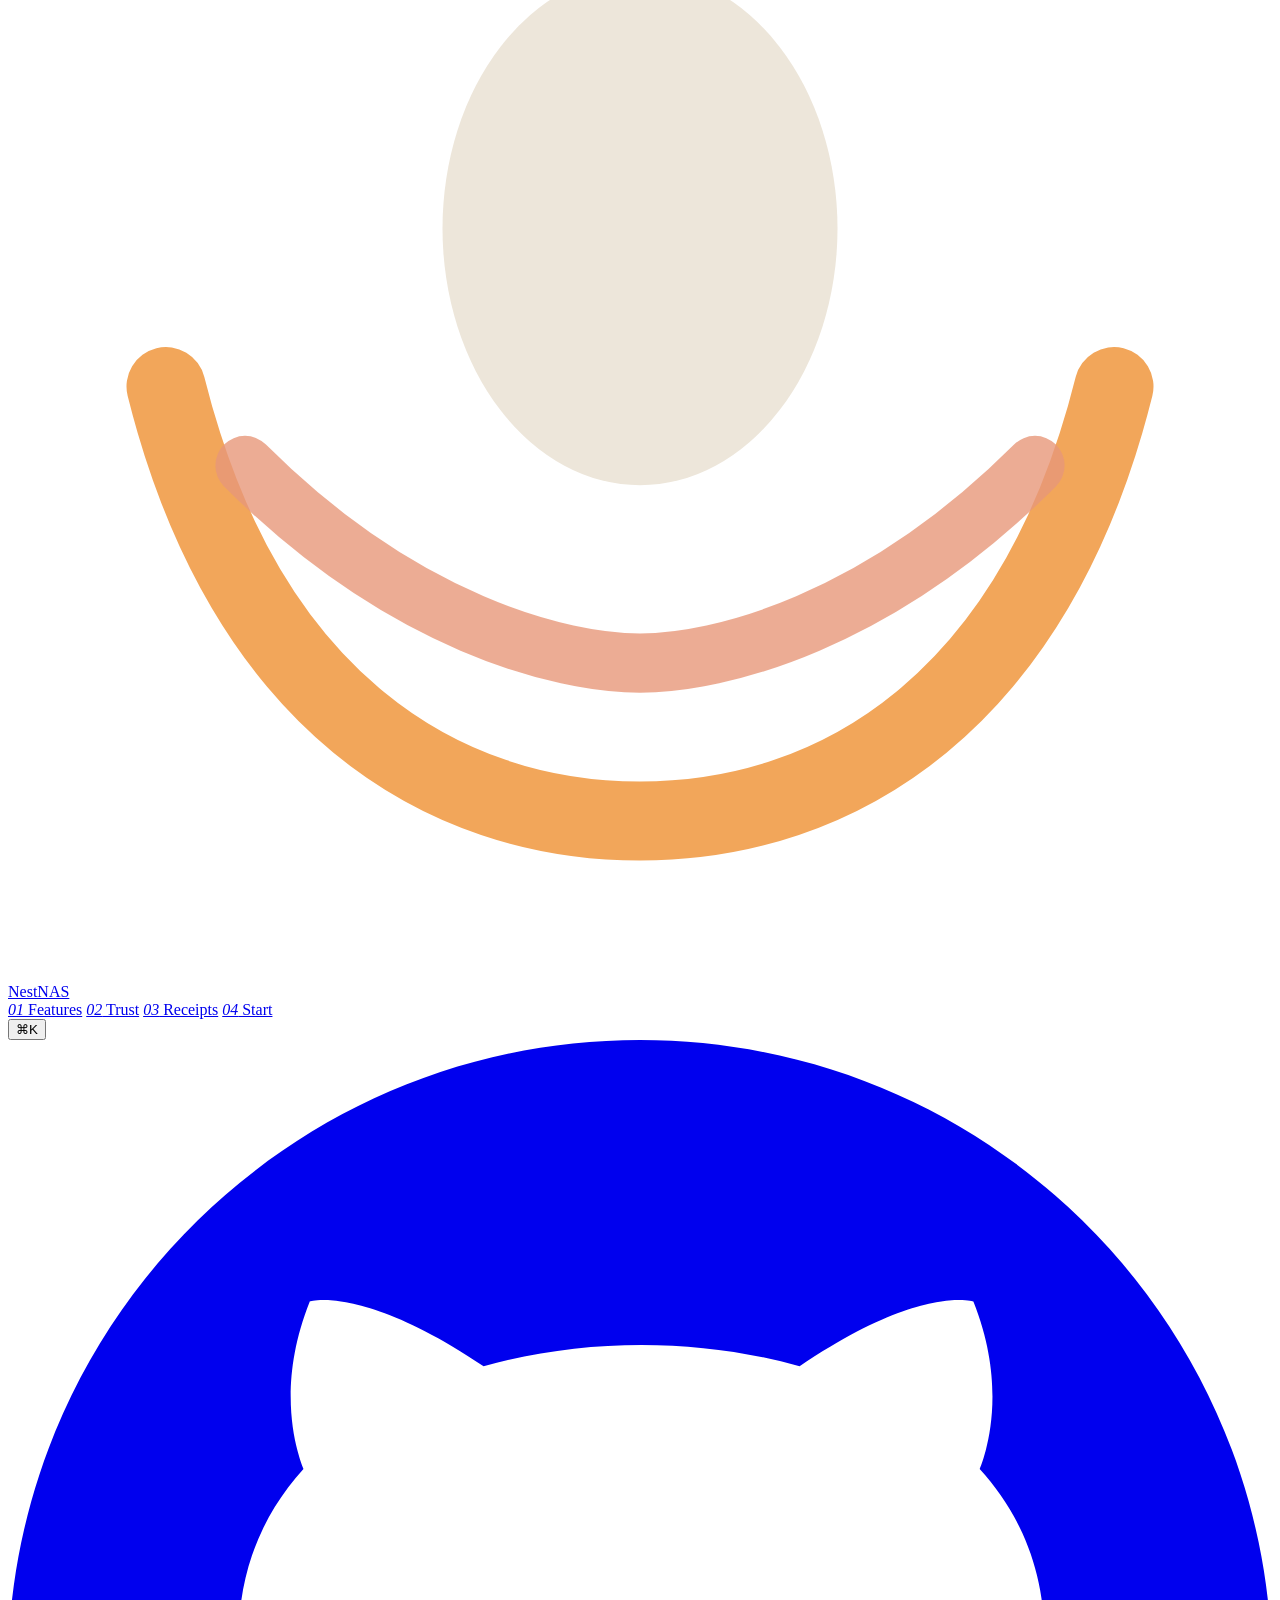
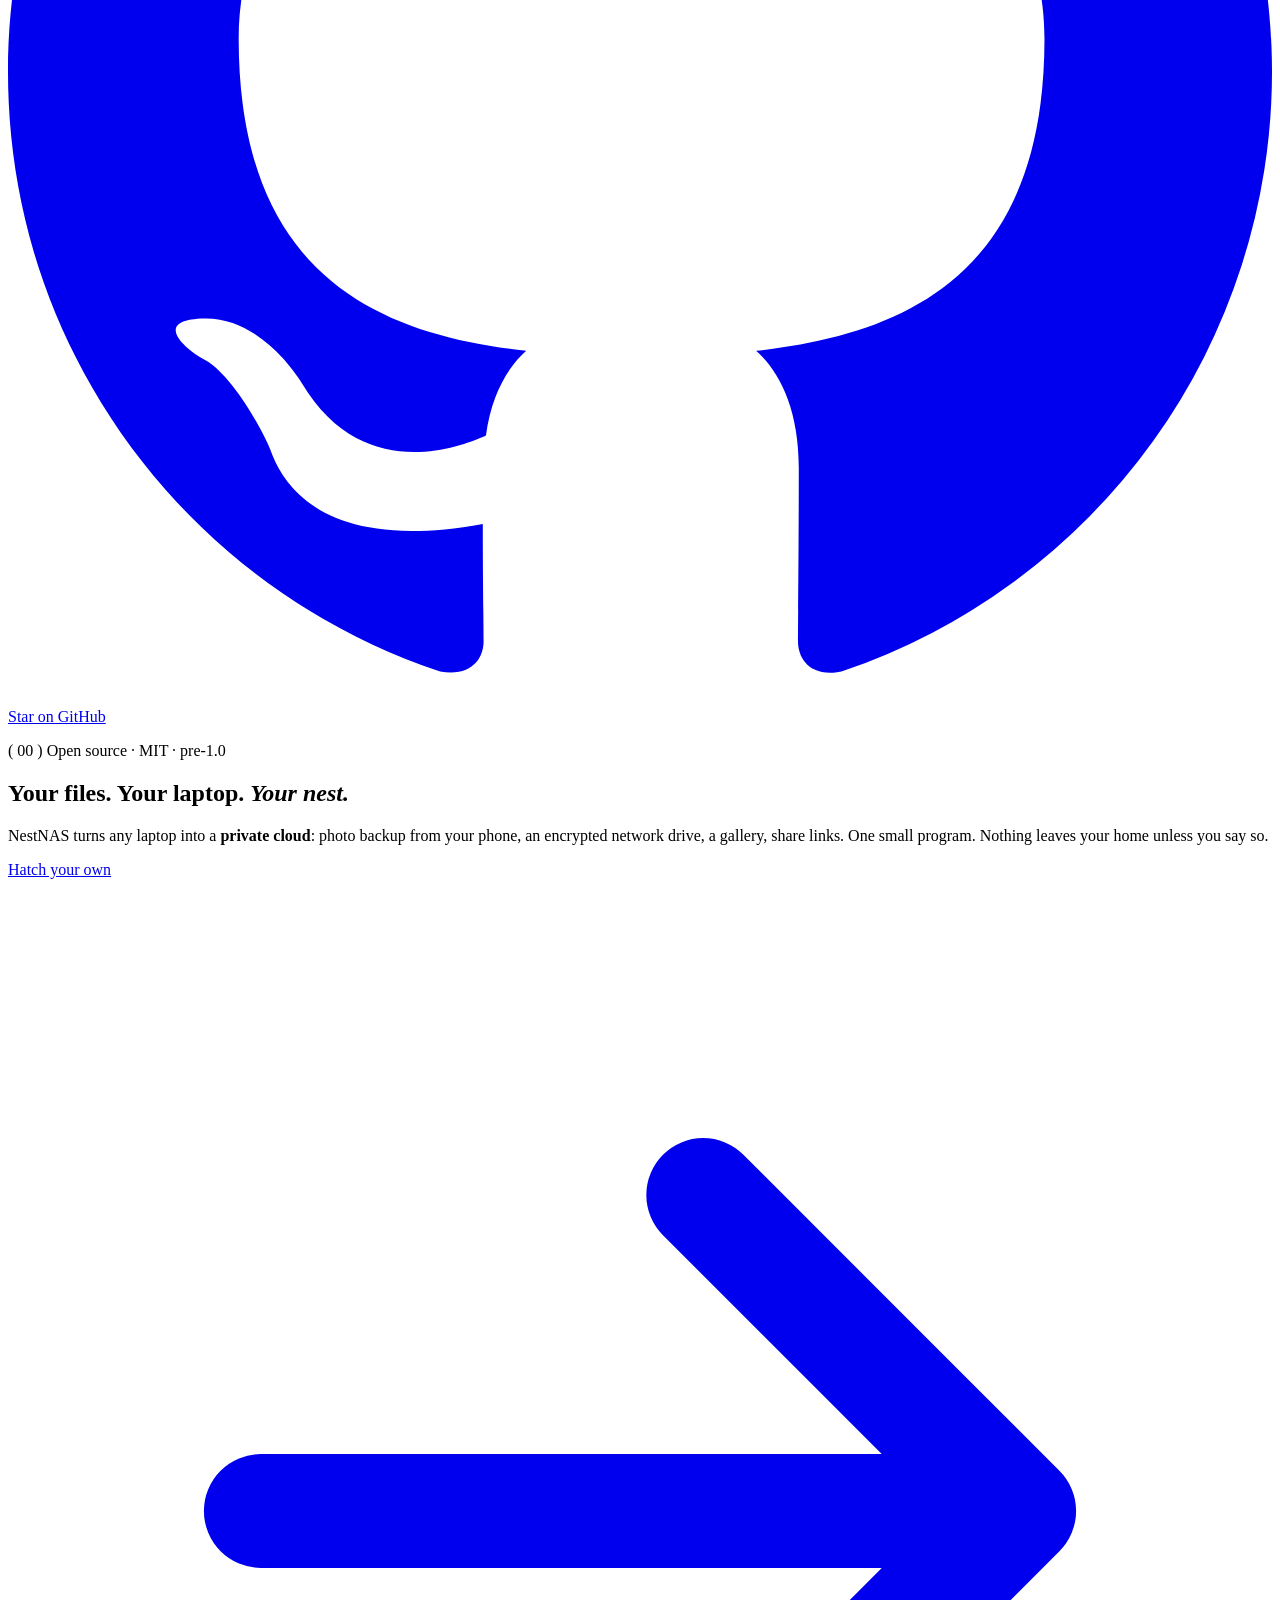
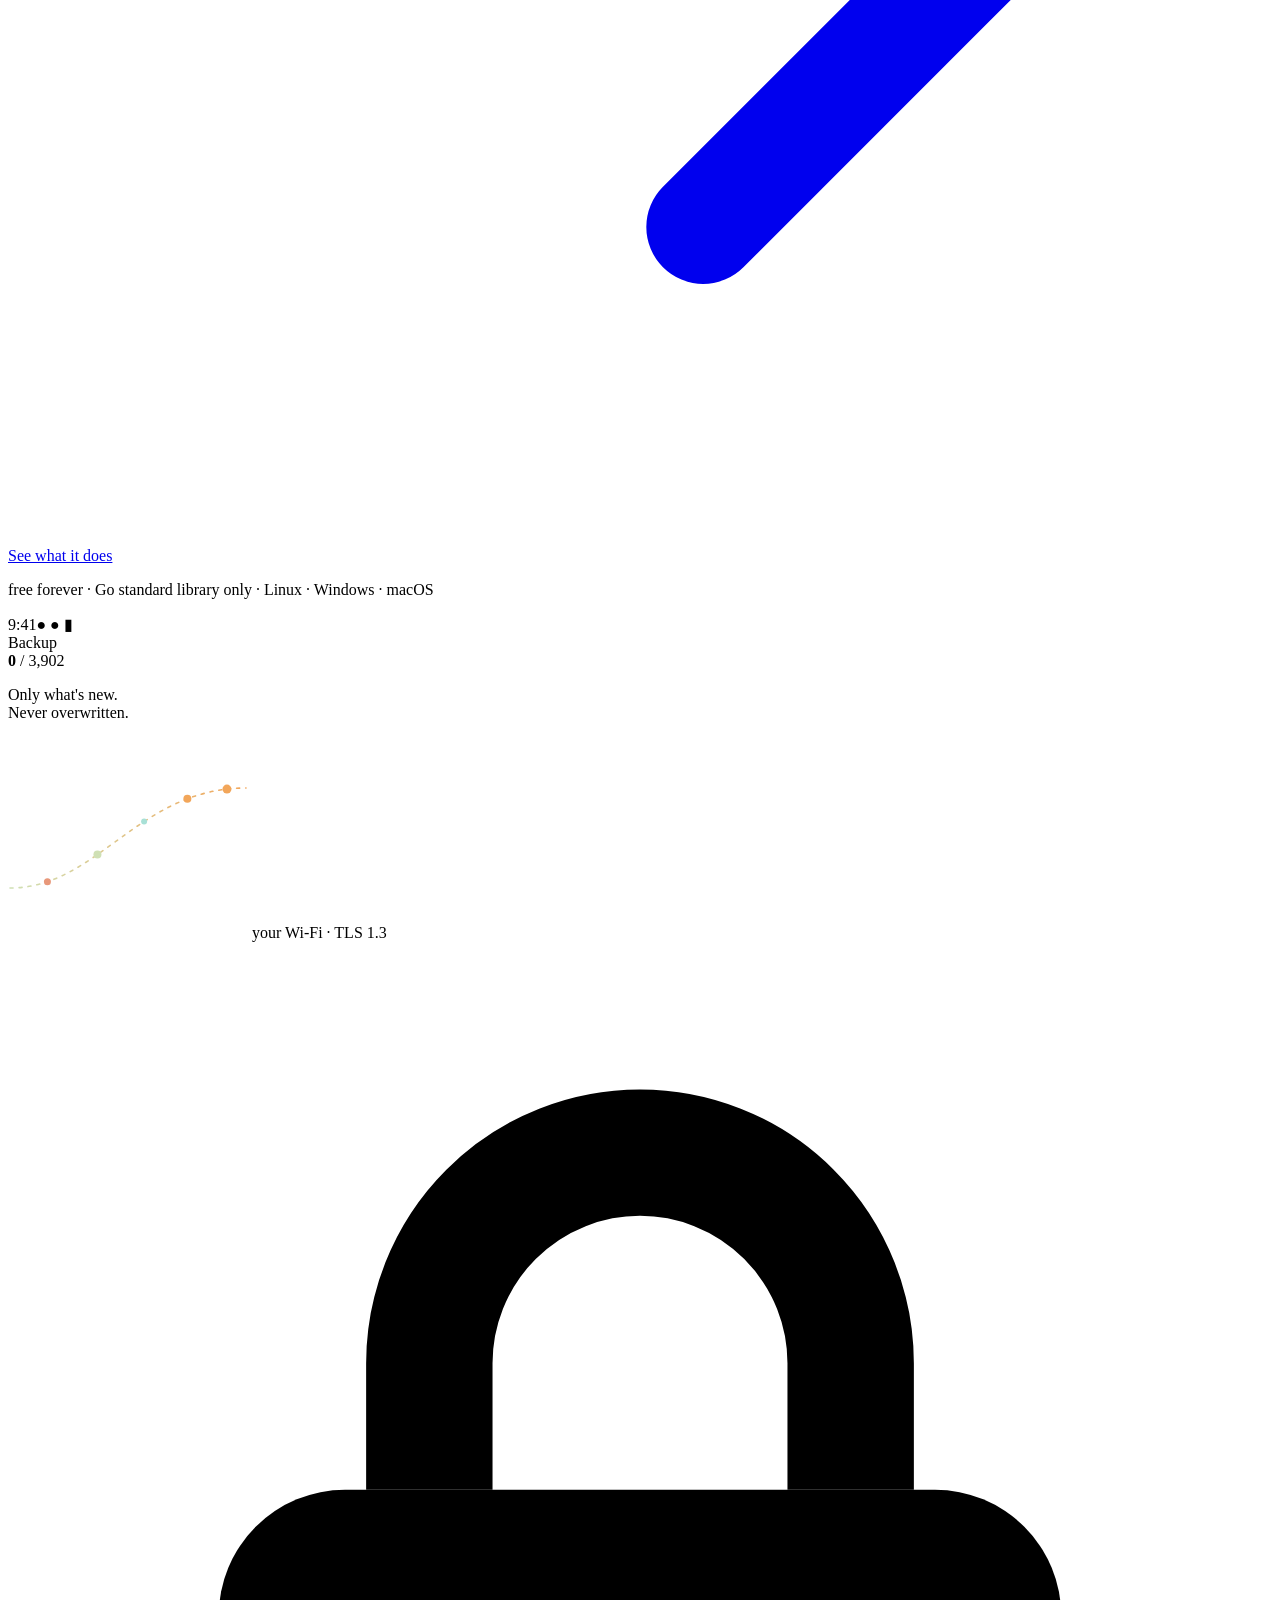
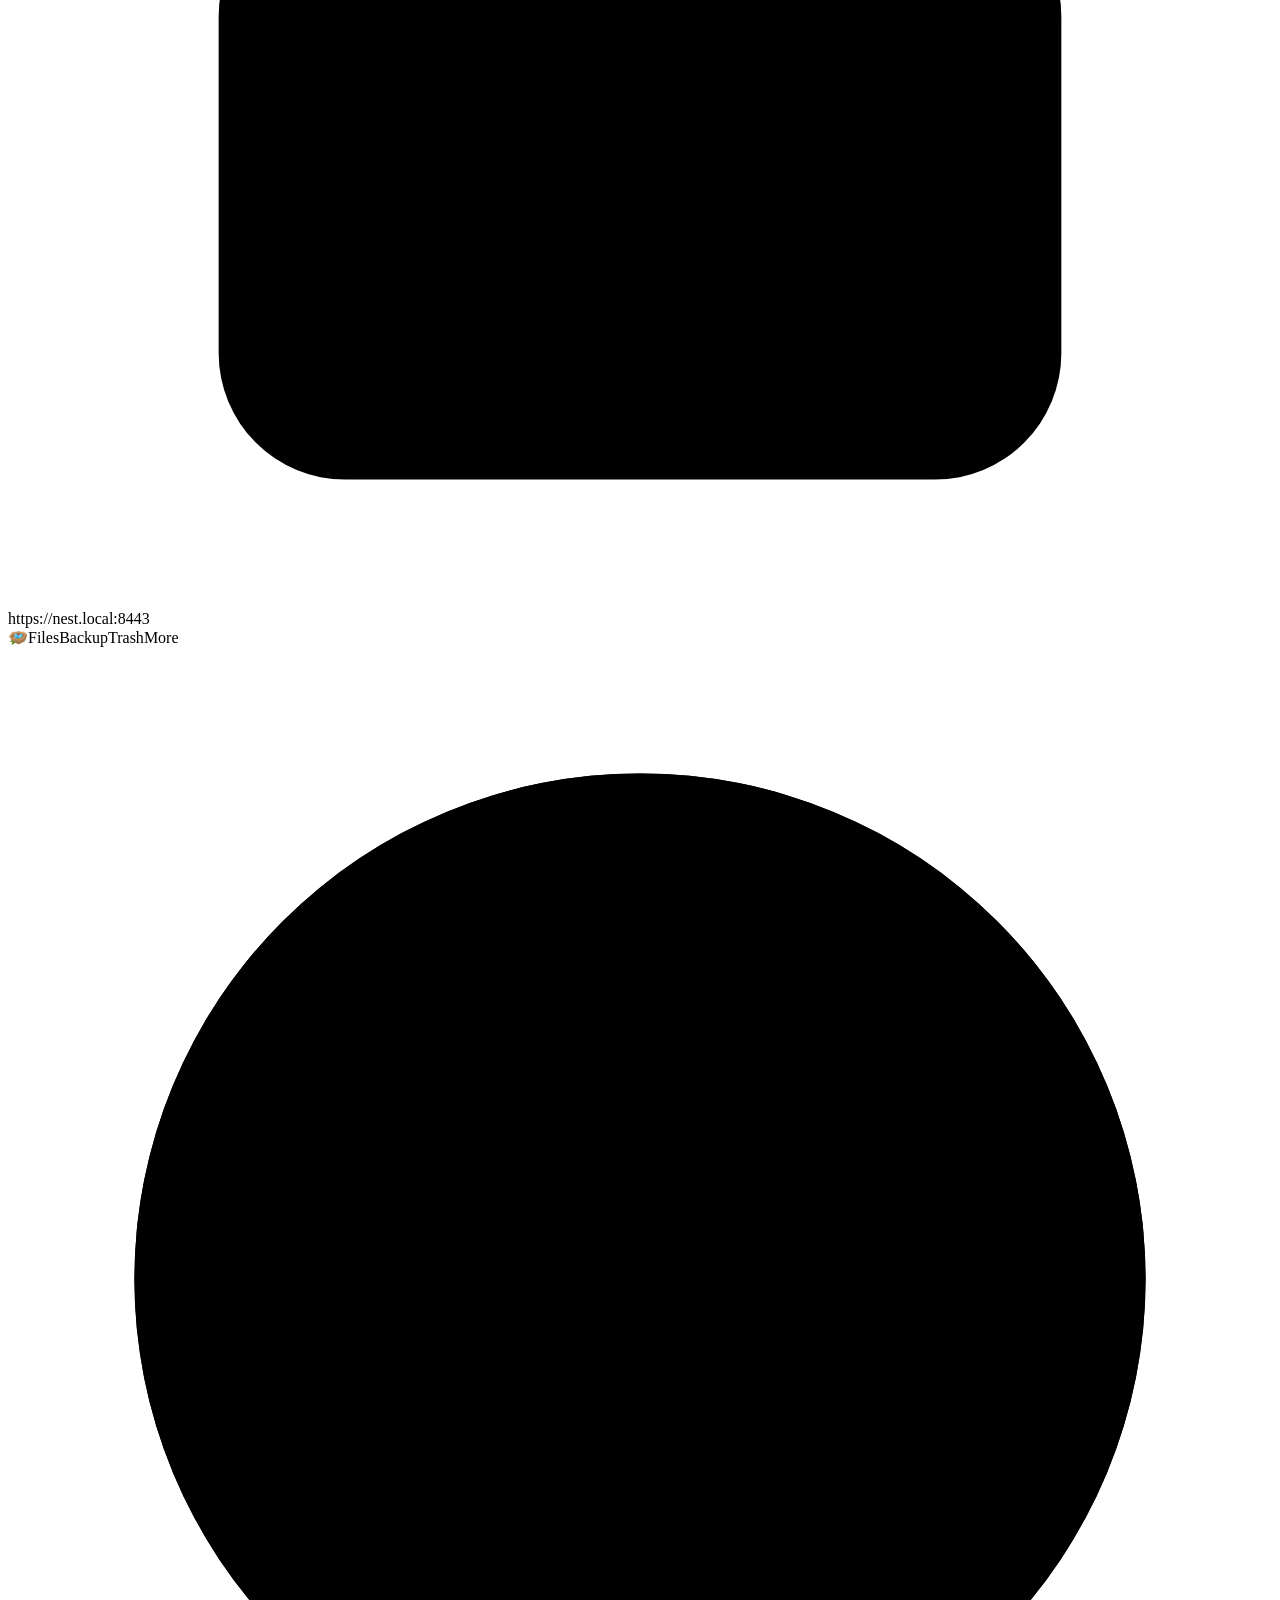
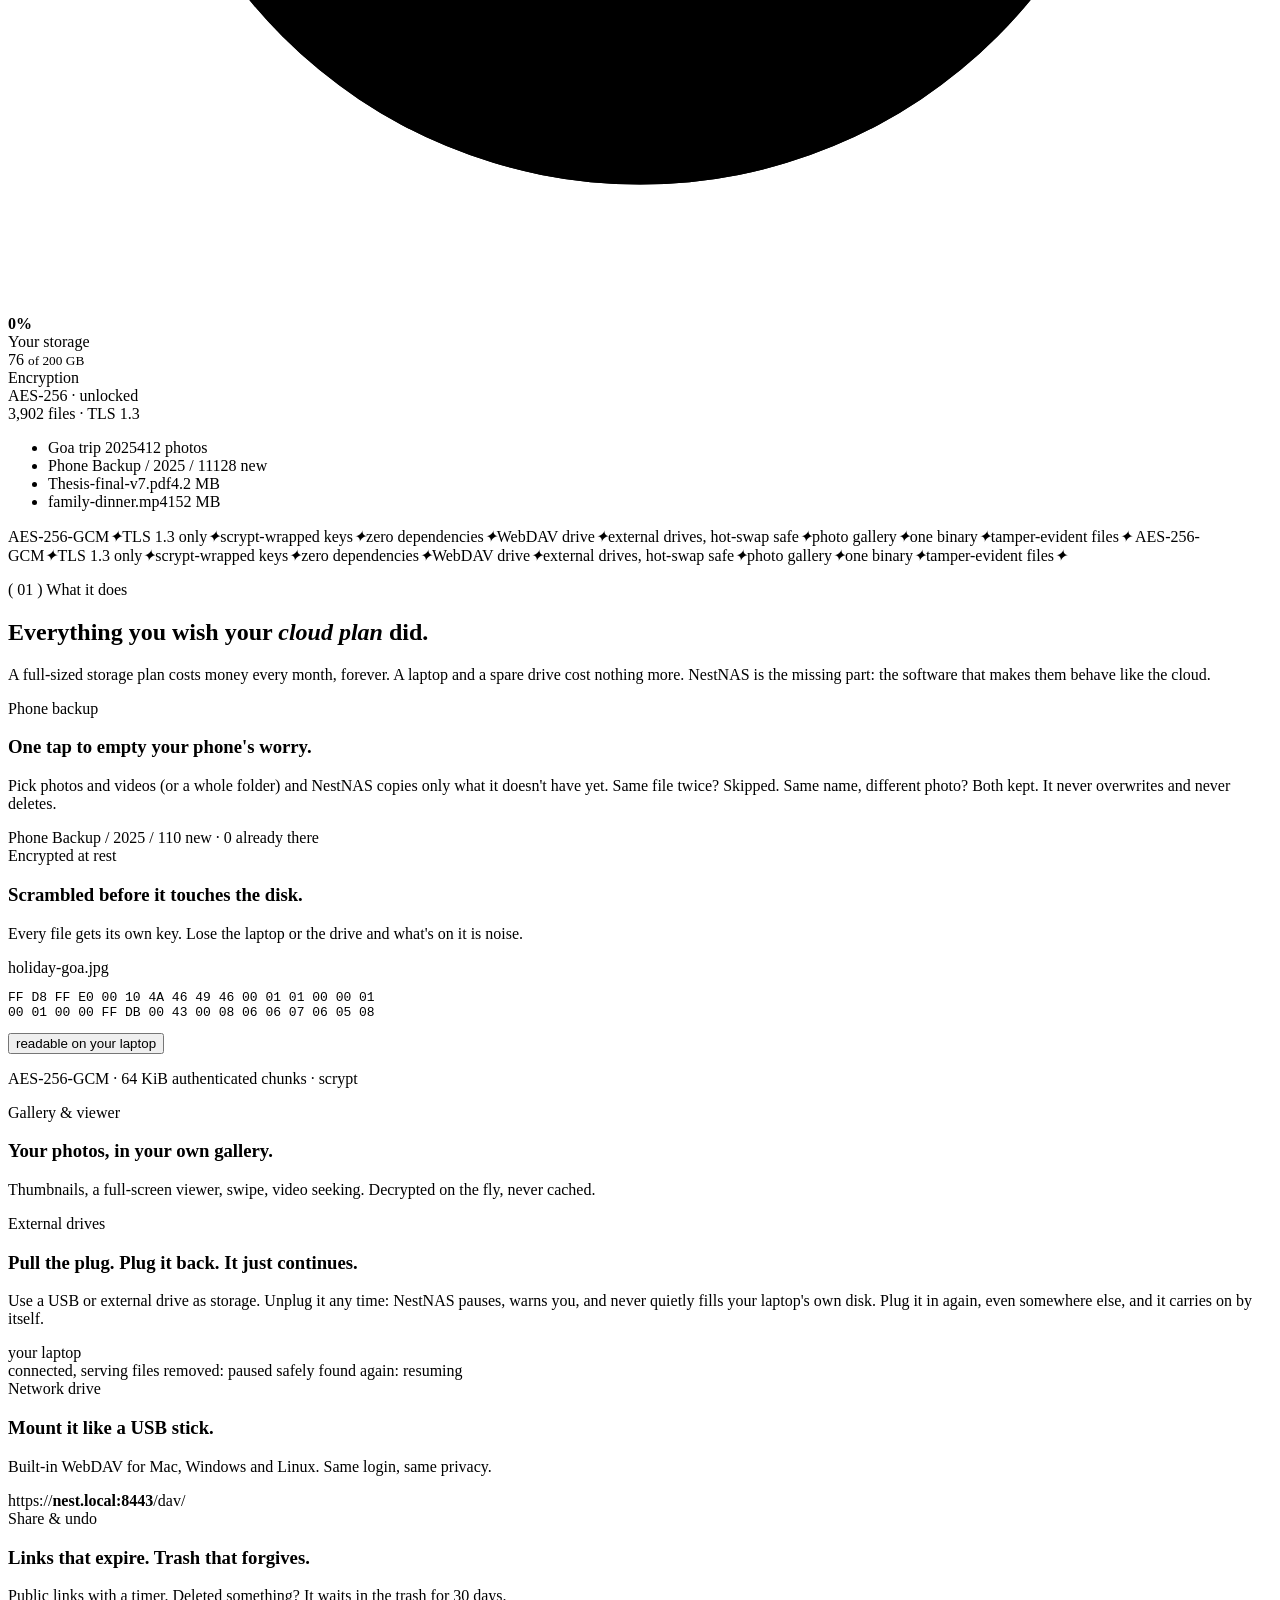
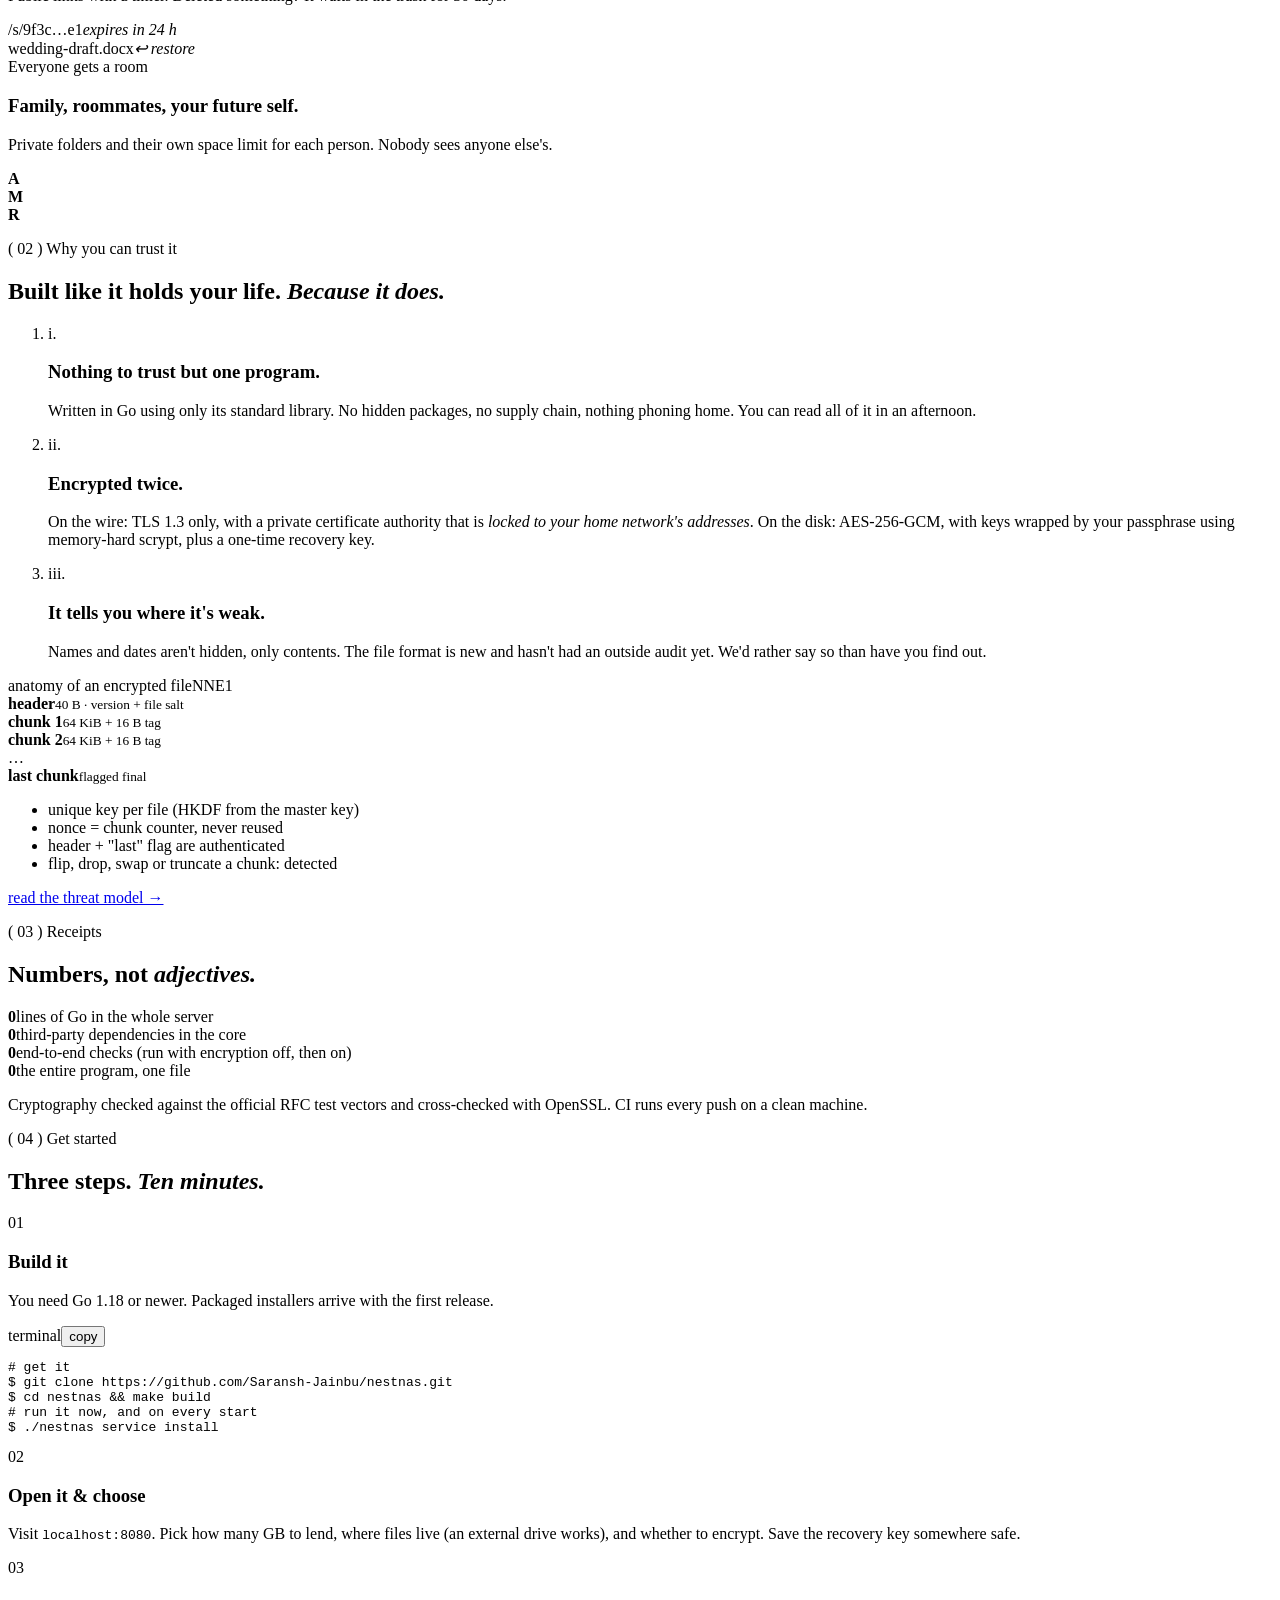
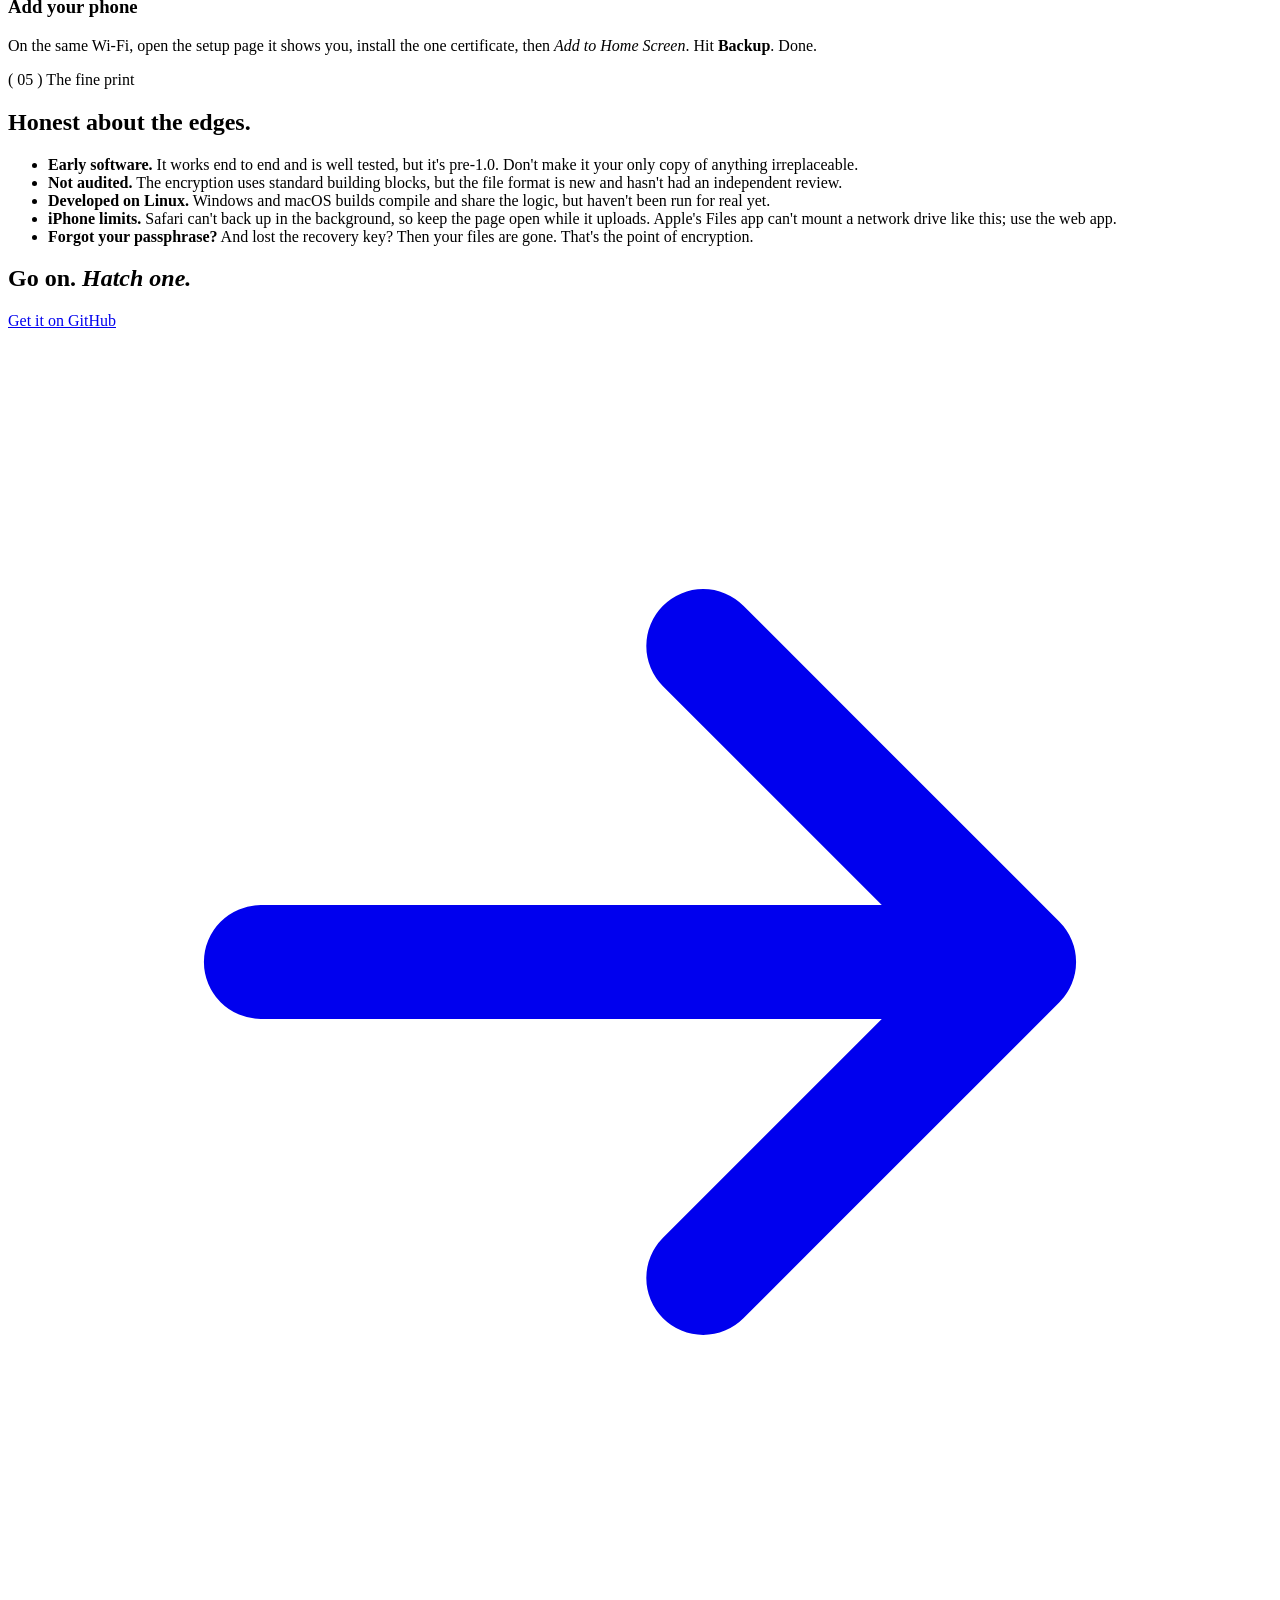
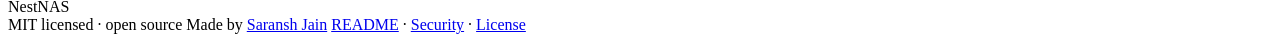
==== commit f4d6cc97: "site: add canonical URL tag Tells search engines the production address is the canonical one. Also t" ====
--- a/site/index.html
+++ b/site/index.html
@@ -6,6 +6,7 @@
 <title>NestNAS: your own private cloud, on your own laptop</title>
 <meta name="description" content="NestNAS turns any laptop into a private cloud: encrypted storage, phone photo backup, a built-in network drive and a gallery. Open source, one program, zero dependencies.">
 <meta name="theme-color" content="#0e0d0c">
+<link rel="canonical" href="https://nestnas.vercel.app/">
 <meta property="og:type" content="website">
 <meta property="og:title" content="NestNAS: your own private cloud, on your own laptop">
 <meta property="og:description" content="Encrypted storage, phone photo backup, a network drive and a gallery. Open source. One program. Zero dependencies.">
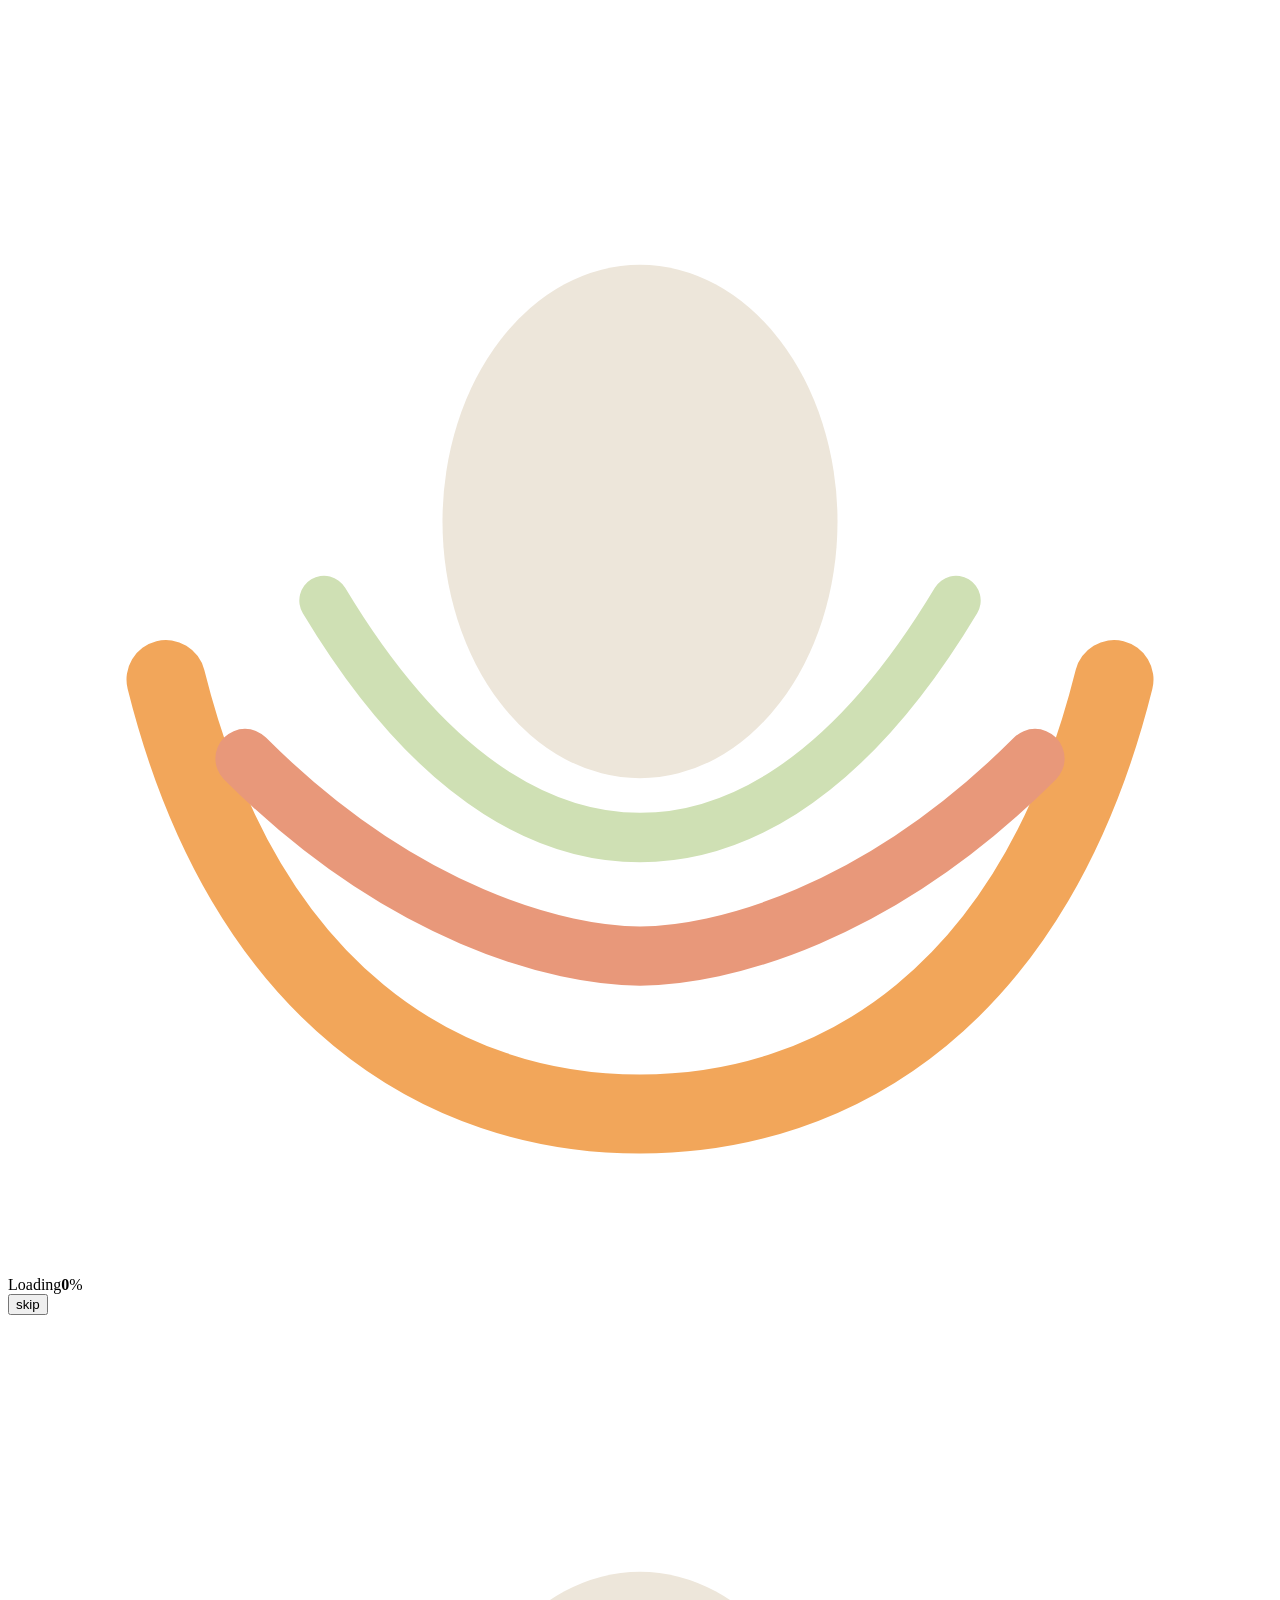
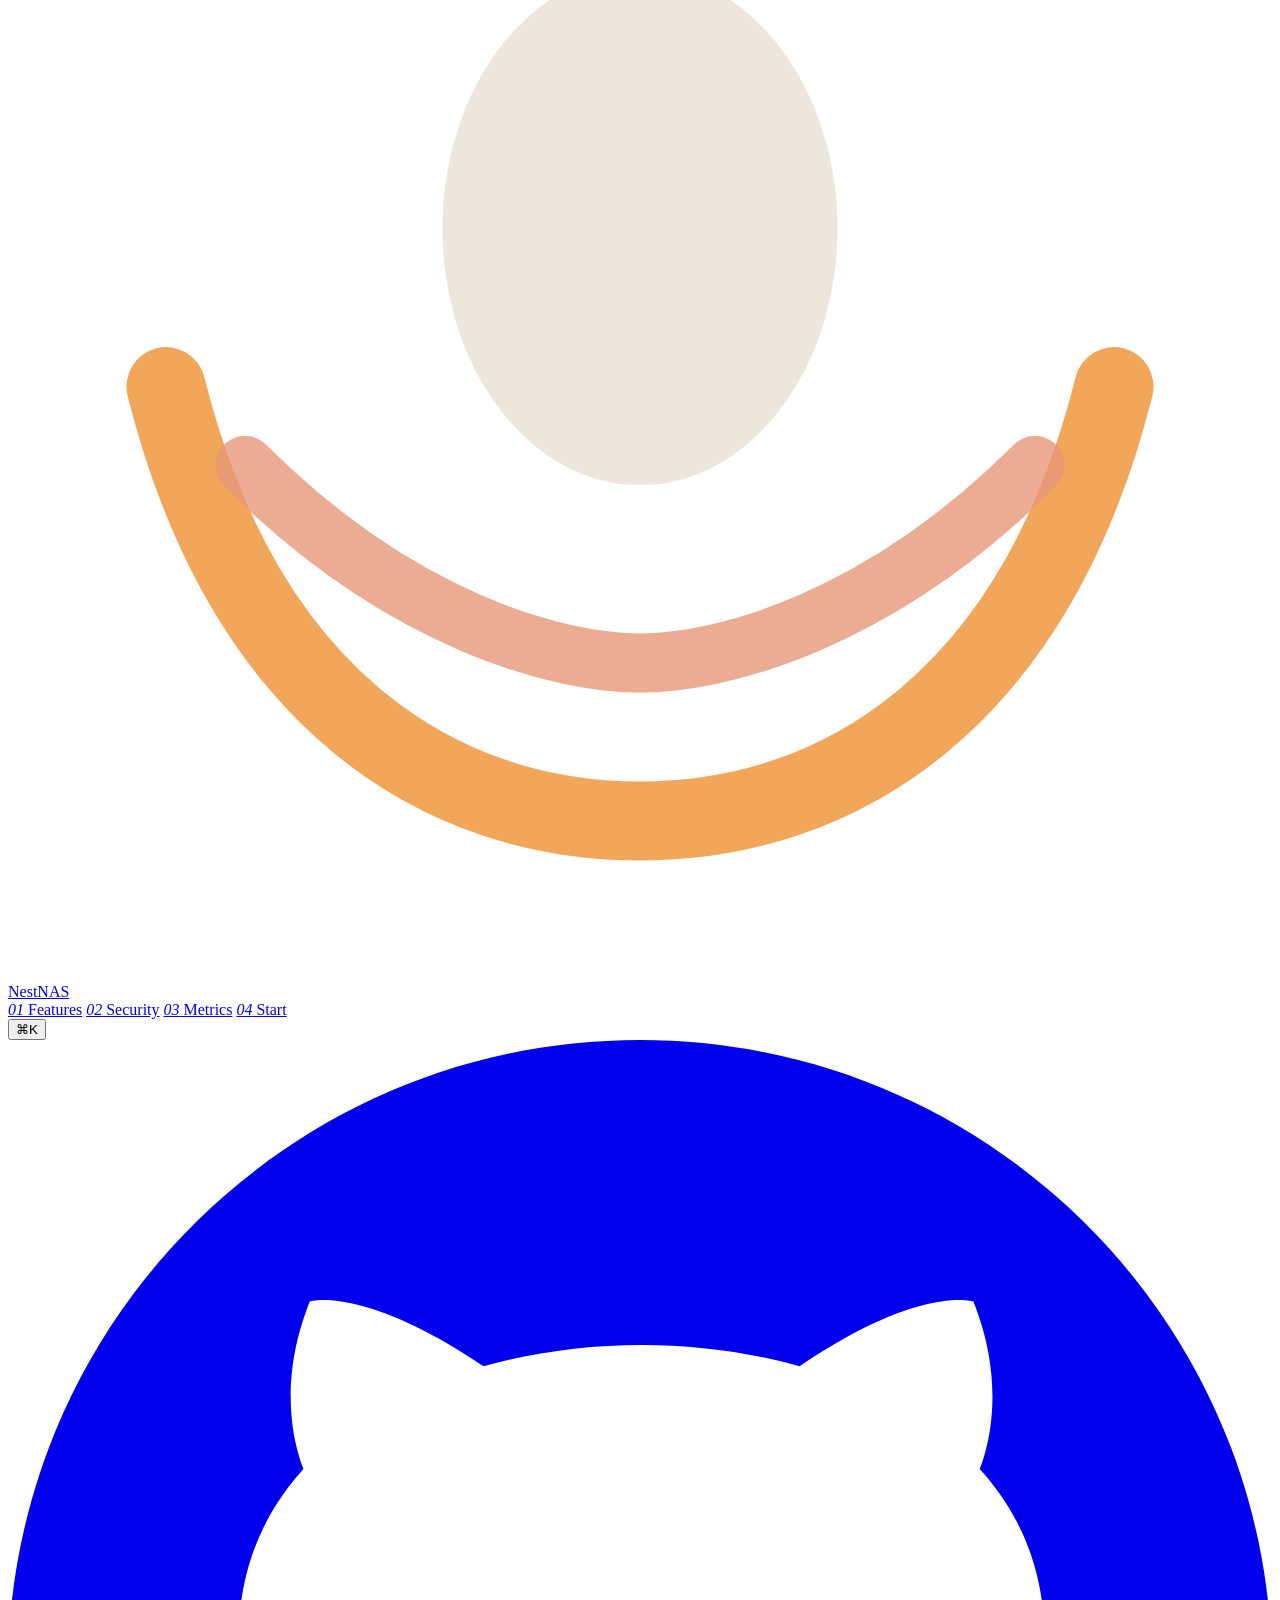
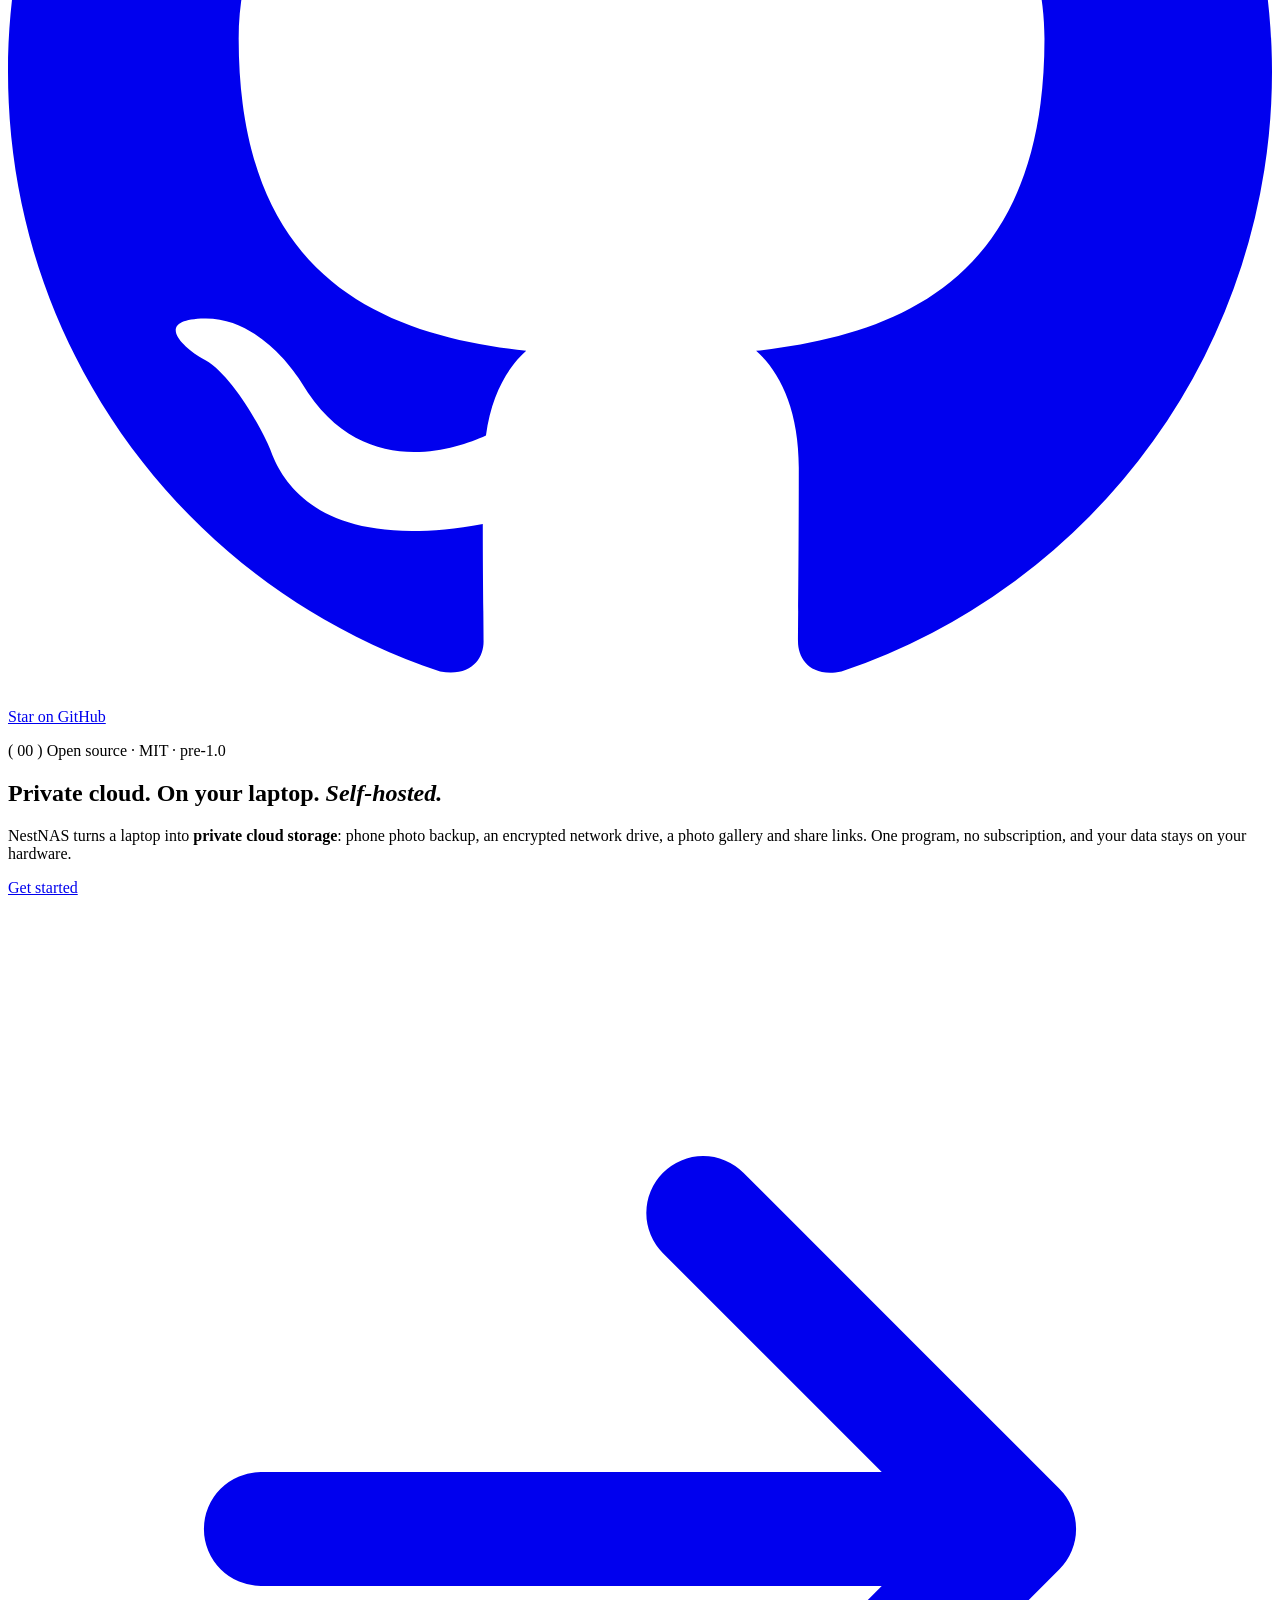
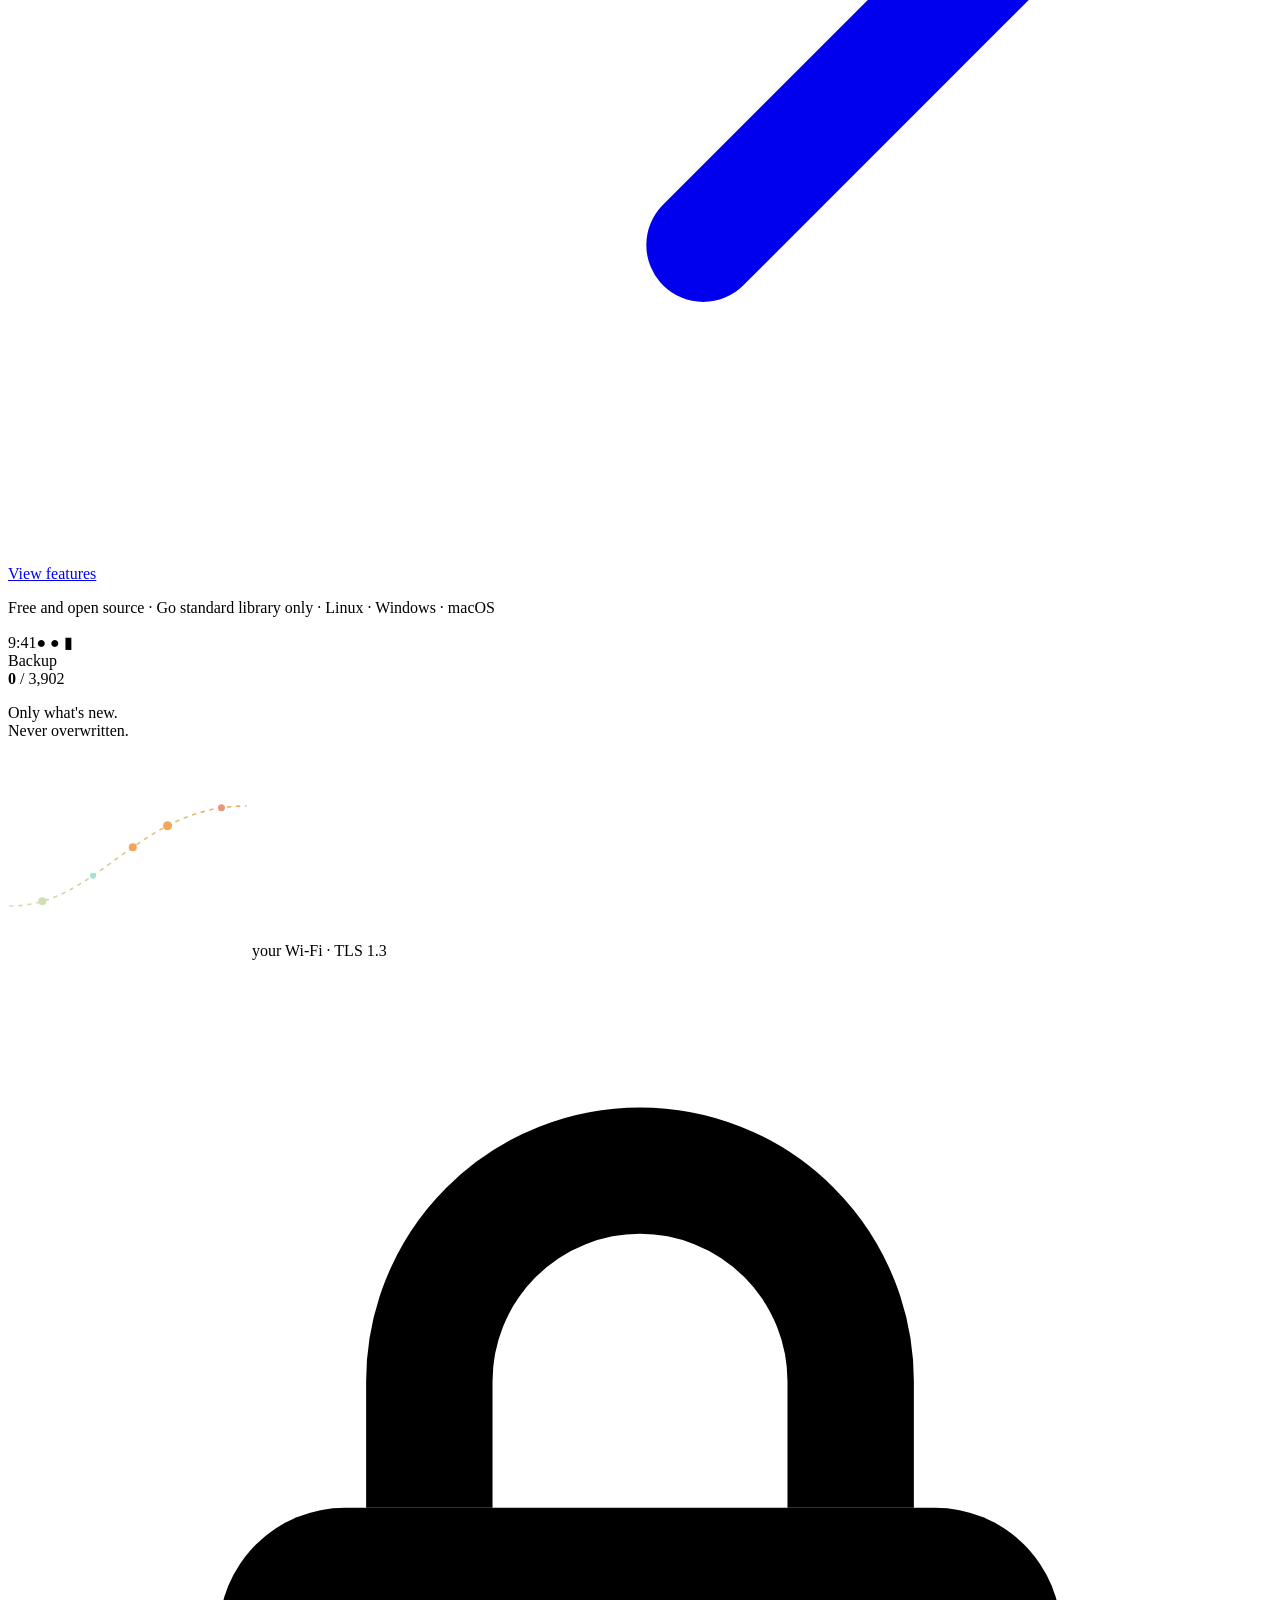
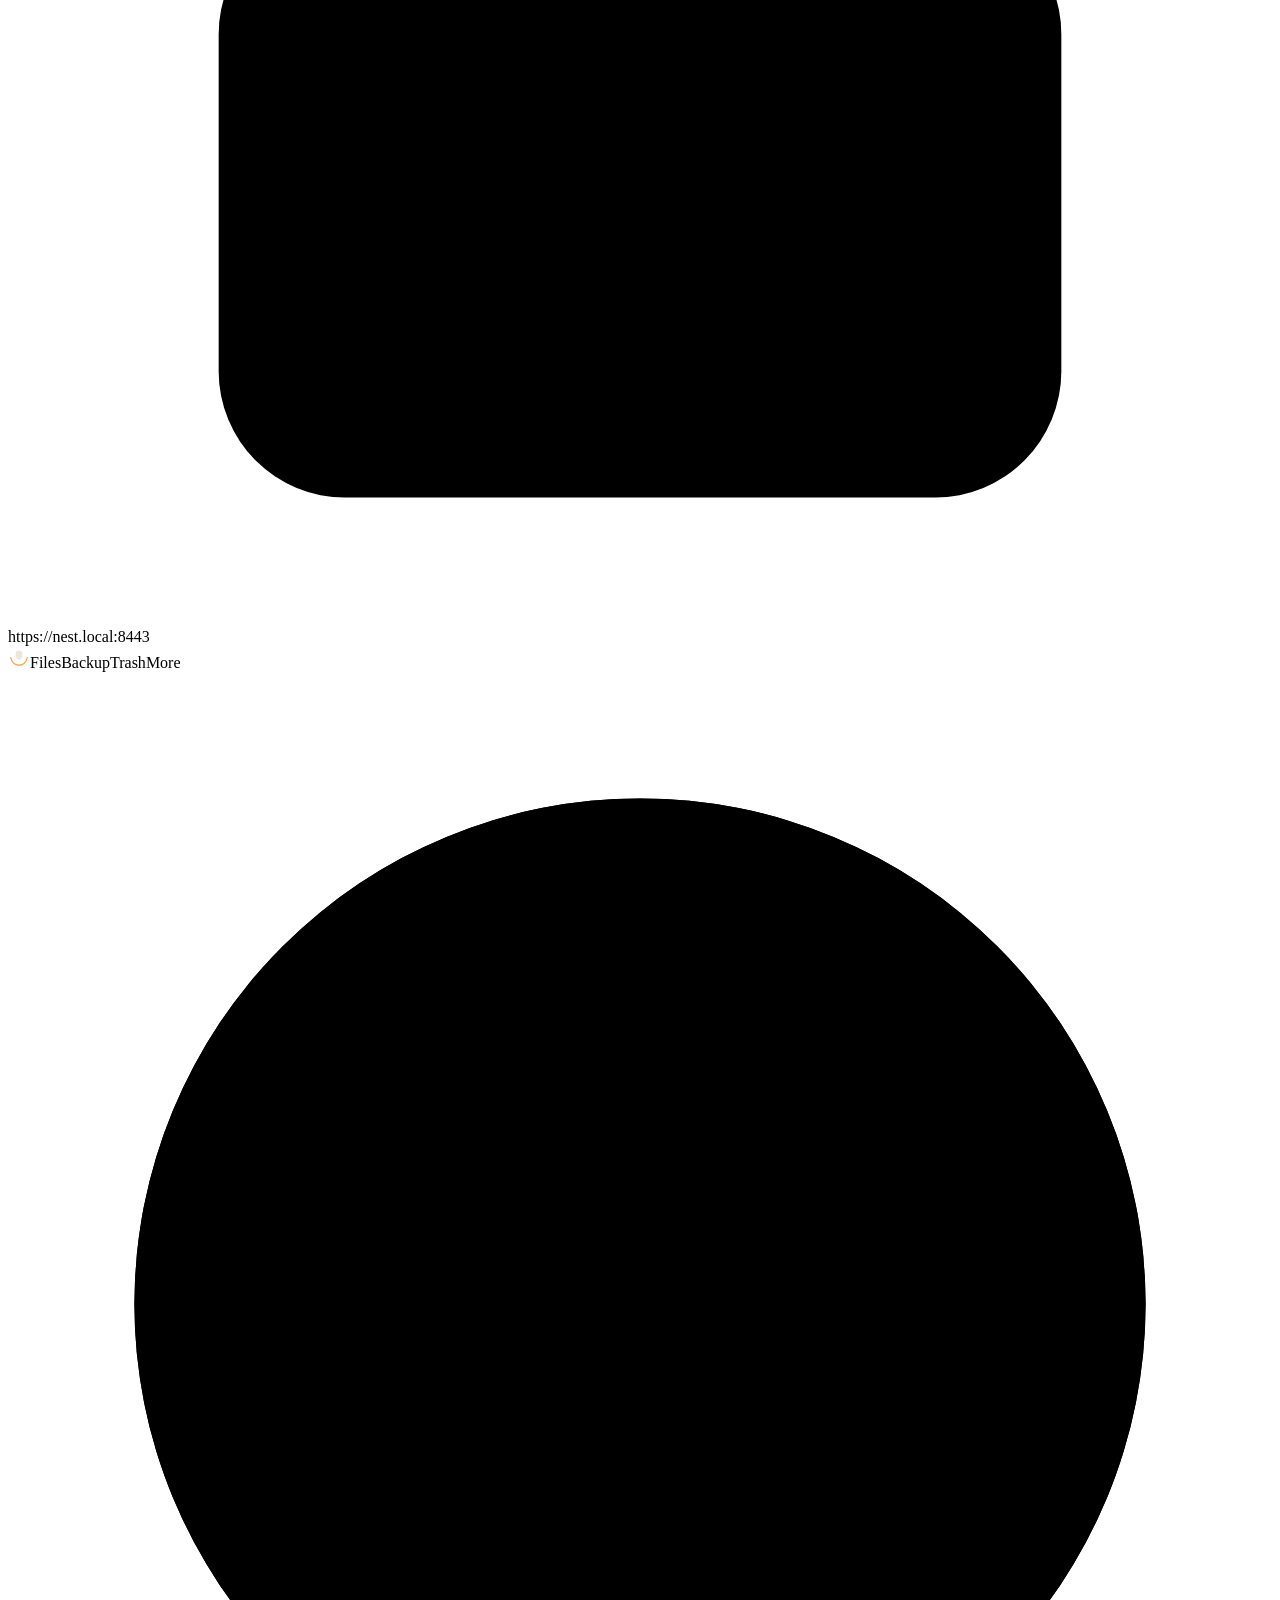
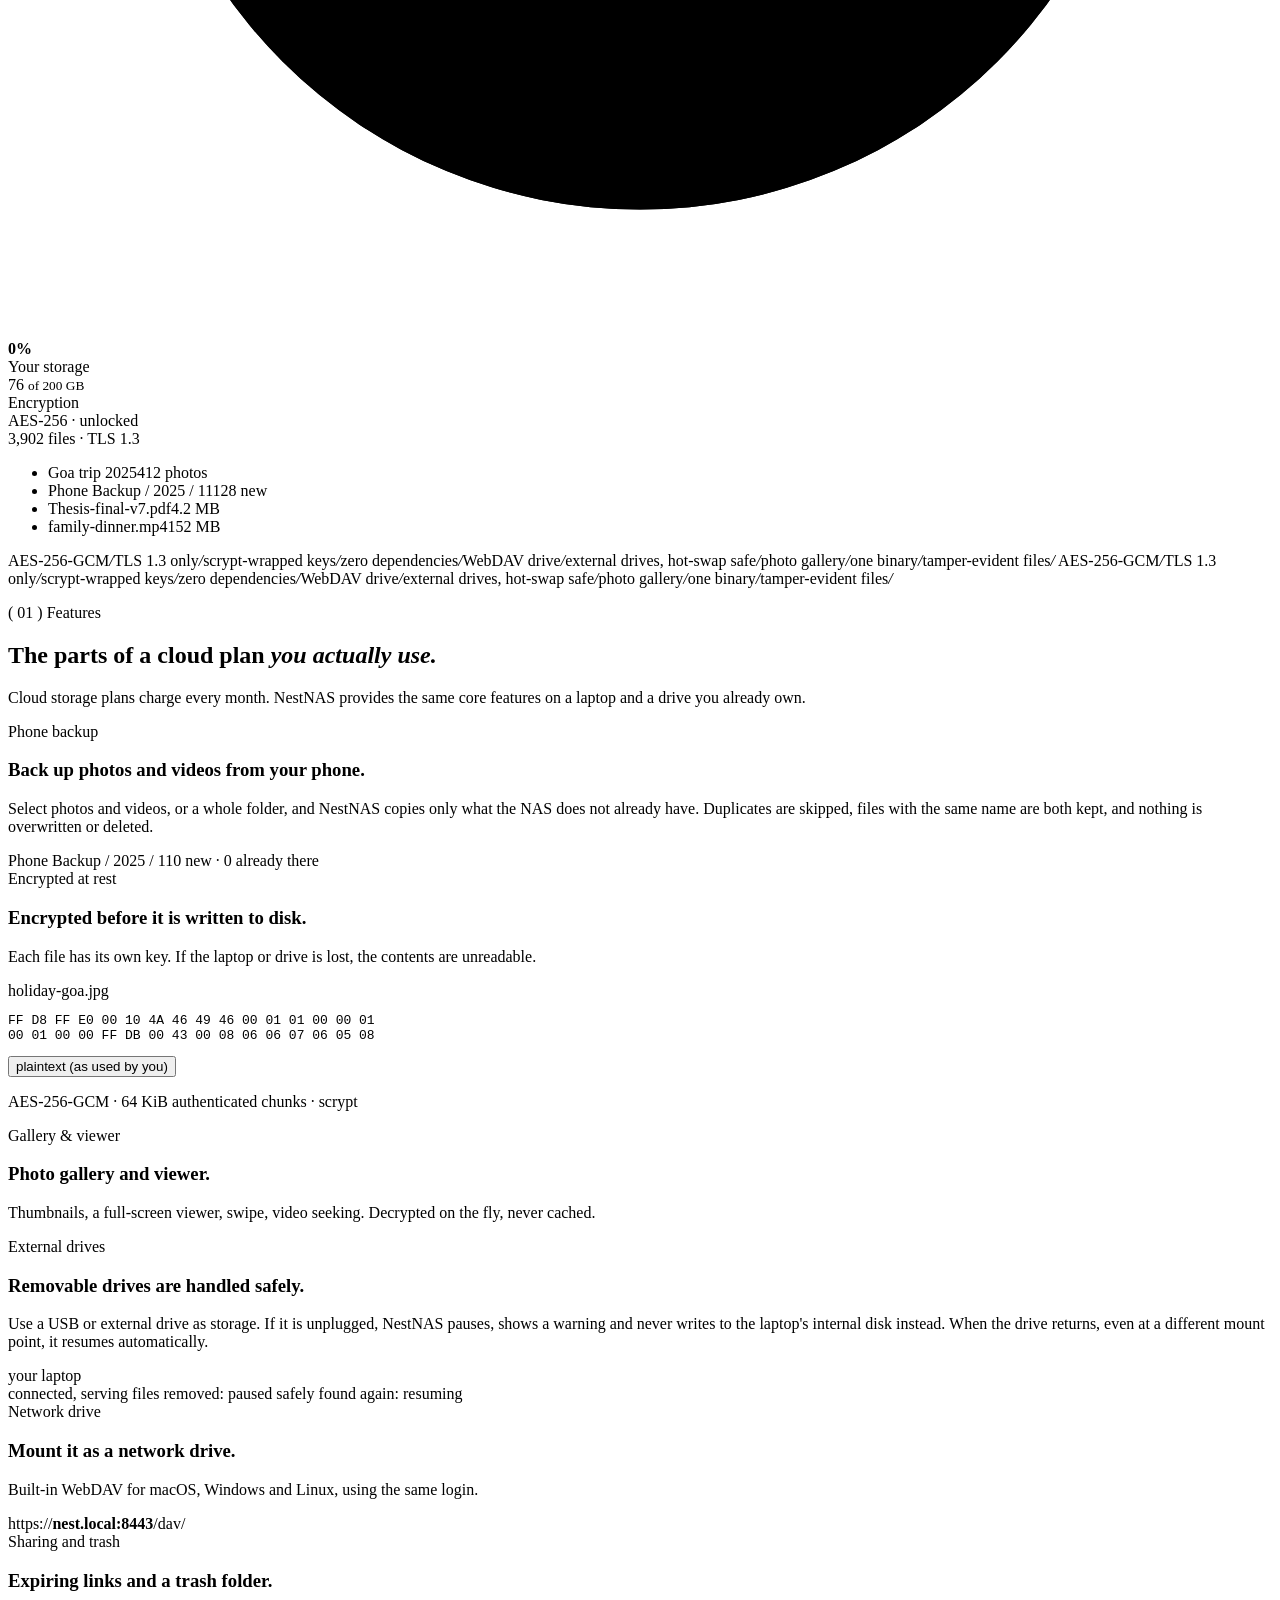
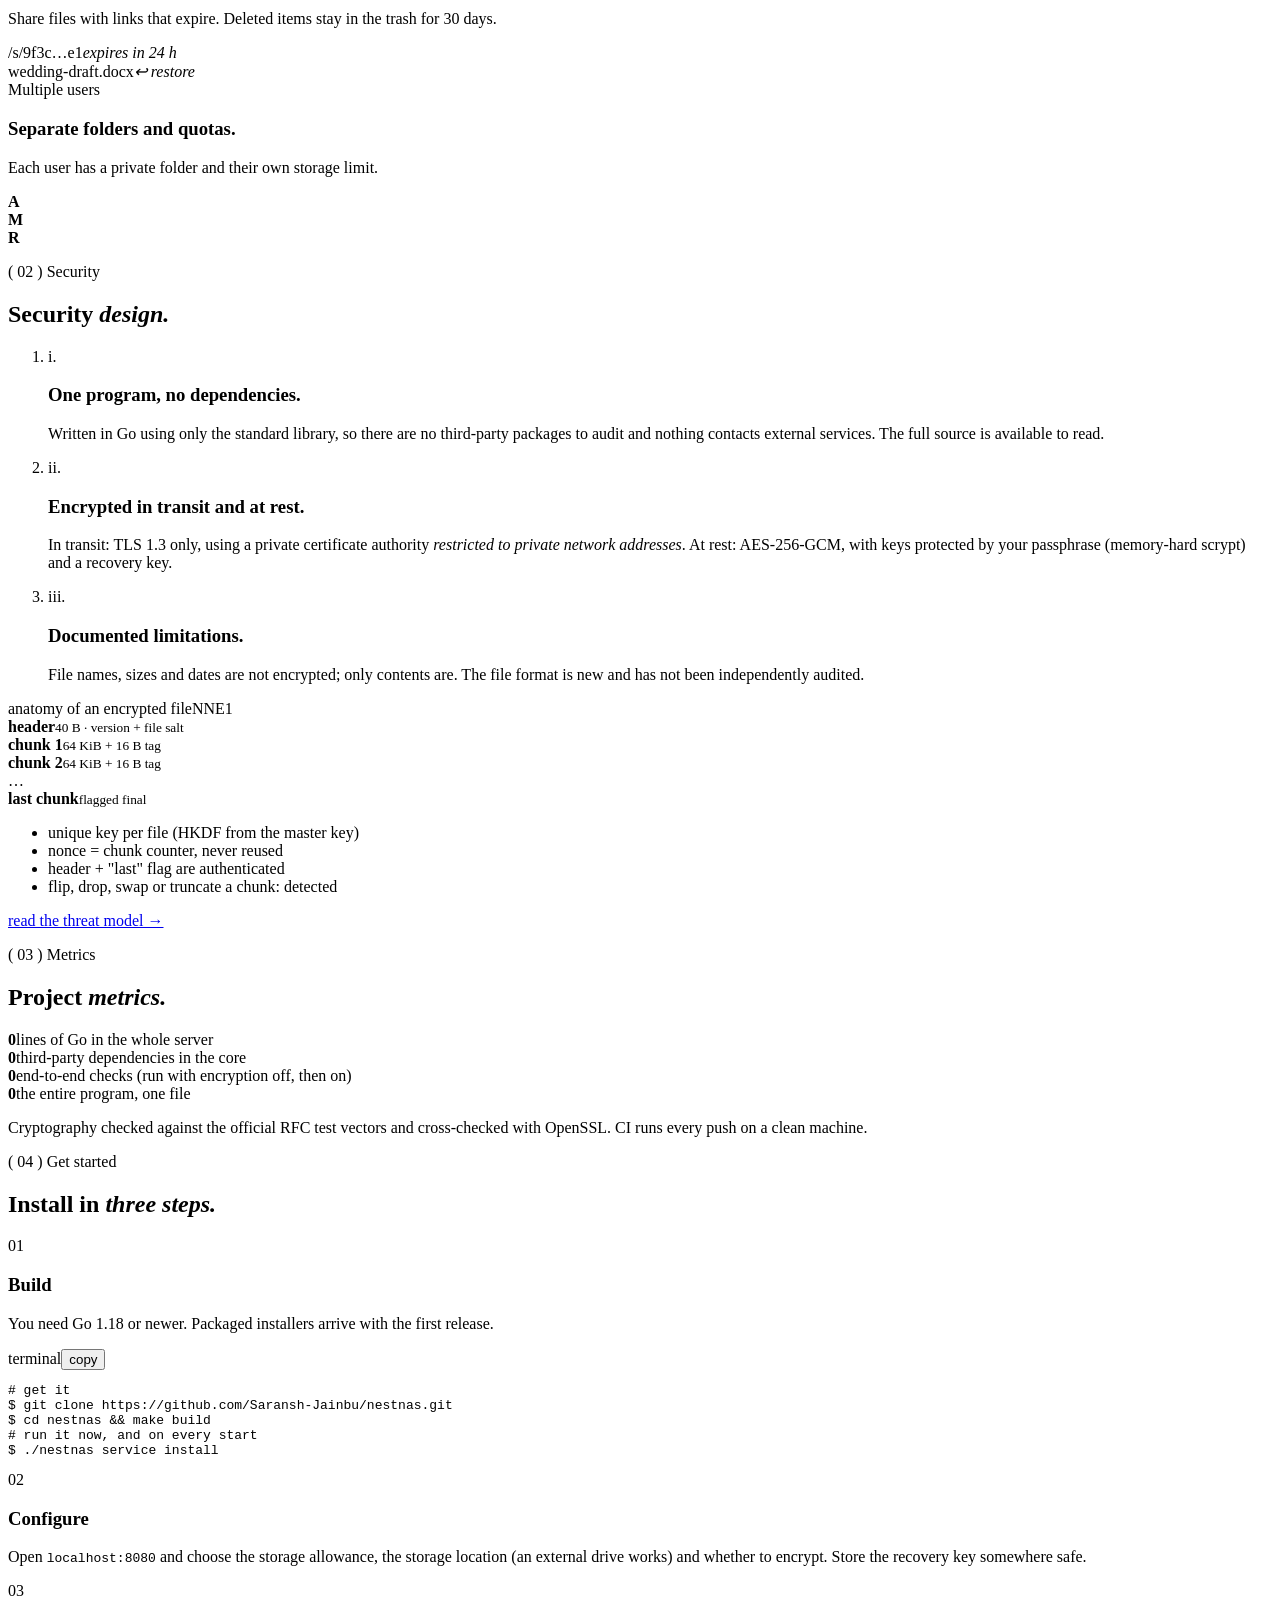
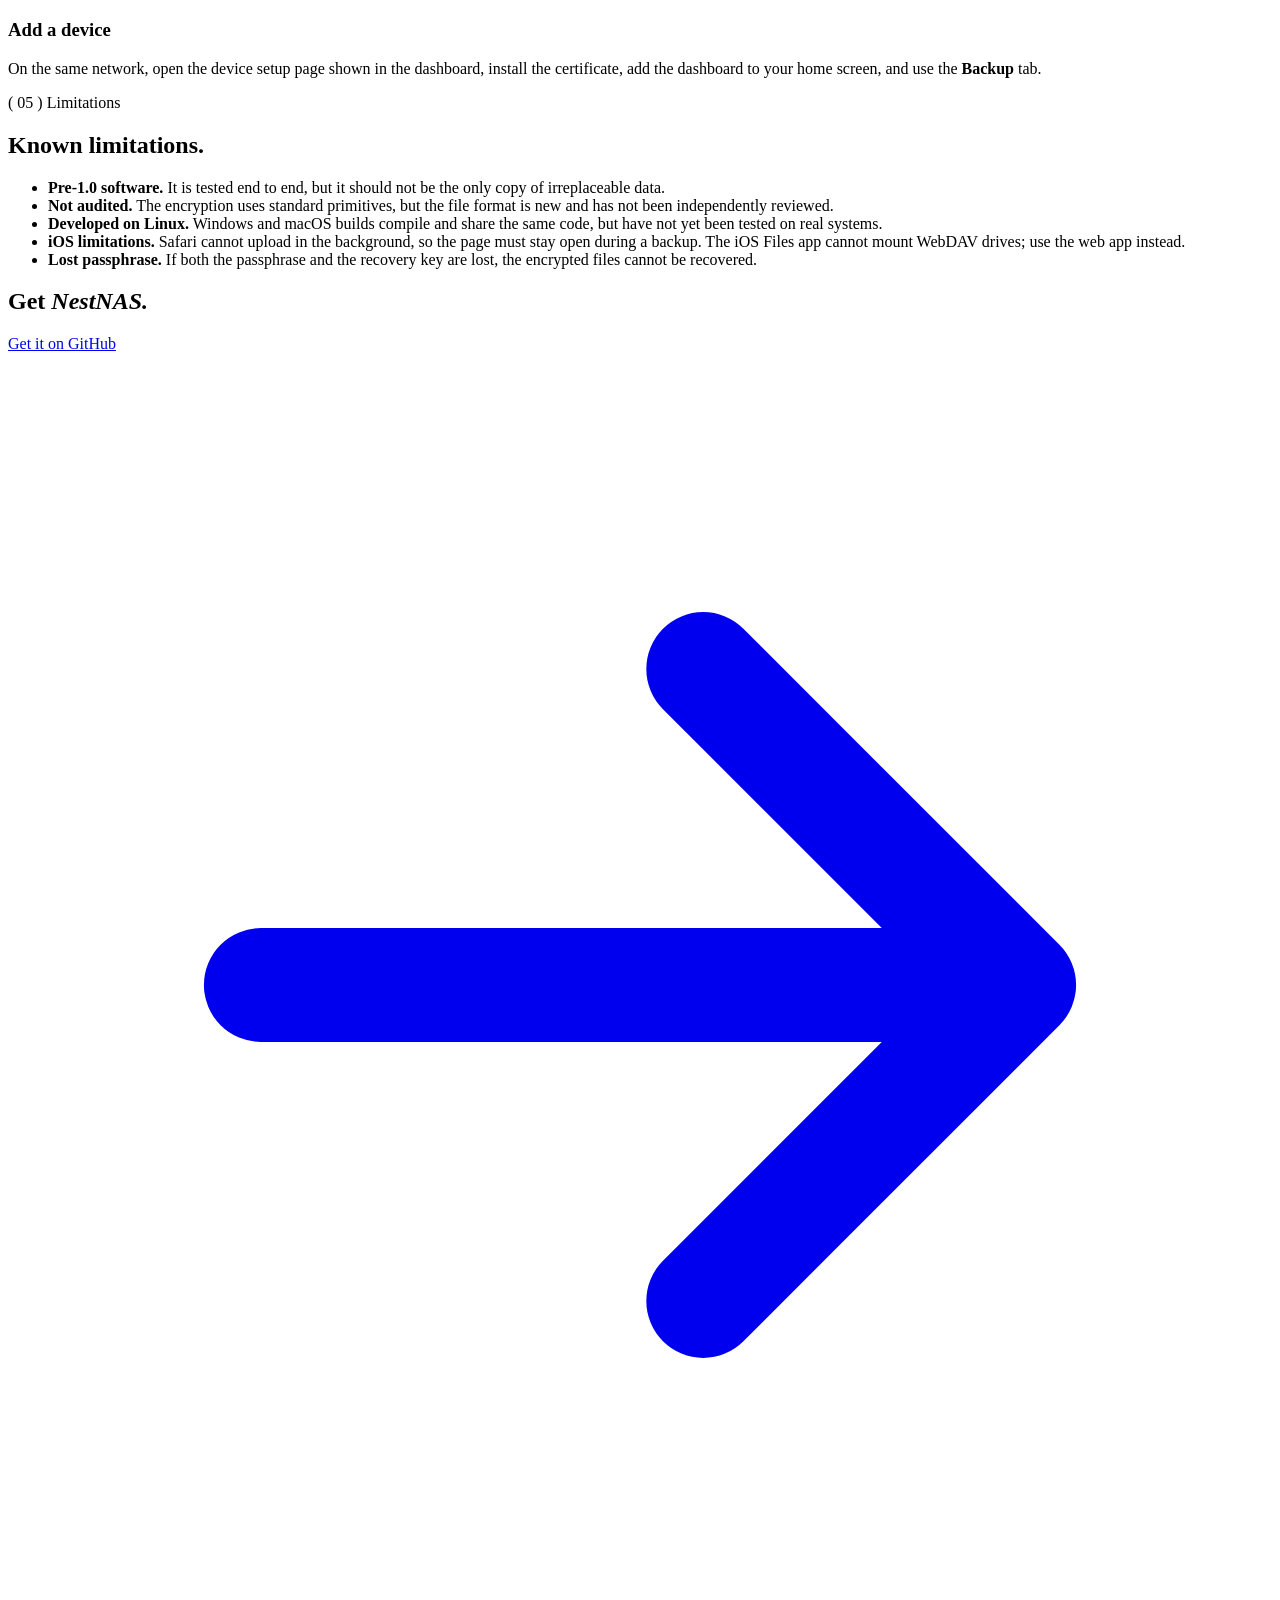
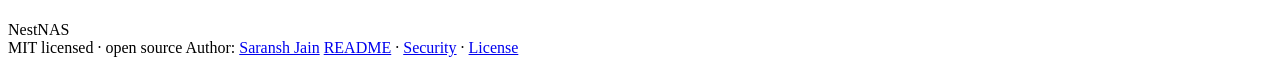
==== commit d08633f1: "site: plain product wording, remove playful copy and decorative symbols Rewrites the headline, featu" ====
--- a/site/index.html
+++ b/site/index.html
@@ -3,13 +3,13 @@
 <head>
 <meta charset="utf-8">
 <meta name="viewport" content="width=device-width, initial-scale=1, viewport-fit=cover">
-<title>NestNAS: your own private cloud, on your own laptop</title>
-<meta name="description" content="NestNAS turns any laptop into a private cloud: encrypted storage, phone photo backup, a built-in network drive and a gallery. Open source, one program, zero dependencies.">
+<title>NestNAS: private cloud storage on your own hardware</title>
+<meta name="description" content="NestNAS turns a laptop into private cloud storage with encrypted files, phone photo backup, a network drive and a photo gallery. Open source, one program, no dependencies.">
 <meta name="theme-color" content="#0e0d0c">
 <link rel="canonical" href="https://nestnas.vercel.app/">
 <meta property="og:type" content="website">
-<meta property="og:title" content="NestNAS: your own private cloud, on your own laptop">
-<meta property="og:description" content="Encrypted storage, phone photo backup, a network drive and a gallery. Open source. One program. Zero dependencies.">
+<meta property="og:title" content="NestNAS: private cloud storage on your own hardware">
+<meta property="og:description" content="Encrypted storage, phone photo backup, a network drive and a photo gallery. Open source, one program, no dependencies.">
 <meta property="og:image" content="https://nestnas.vercel.app/og.png">
 <meta name="twitter:card" content="summary_large_image">
 <link rel="icon" href="/favicon.svg" type="image/svg+xml">
@@ -40,9 +40,9 @@
     <path class="arc a2" d="M12 38c8 8 16 10 20 10s12-2 20-10" fill="none" stroke="#e8987a" stroke-width="3" stroke-linecap="round" pathLength="1"/>
     <path class="arc a3" d="M16 30c6 10 12 12 16 12s10-2 16-12" fill="none" stroke="#cfe0b4" stroke-width="2.5" stroke-linecap="round" pathLength="1"/>
   </svg>
-  <div class="splash-line mono"><span>Building the nest</span><b id="splash-pct">0</b><span>%</span></div>
+  <div class="splash-line mono"><span>Loading</span><b id="splash-pct">0</b><span>%</span></div>
   <div class="splash-bar"><i id="splash-fill"></i></div>
-  <button class="splash-skip mono" id="splash-skip" type="button">tap to skip</button>
+  <button class="splash-skip mono" id="splash-skip" type="button">skip</button>
 </div>
 
 <div class="cursor" id="cursor" aria-hidden="true"><i></i><b></b></div>
@@ -54,8 +54,8 @@
   </a>
   <nav class="links mono" aria-label="Sections">
     <a href="#features"><i>01</i> Features</a>
-    <a href="#trust"><i>02</i> Trust</a>
-    <a href="#receipts"><i>03</i> Receipts</a>
+    <a href="#trust"><i>02</i> Security</a>
+    <a href="#receipts"><i>03</i> Metrics</a>
     <a href="#start"><i>04</i> Start</a>
   </nav>
   <div class="nav-r">
@@ -73,17 +73,17 @@
 <section class="hero">
   <p class="eyebrow mono" data-reveal><span class="pulse"></span> ( 00 ) Open source · MIT · pre-1.0</p>
   <h1 class="display">
-    <span class="line"><span>Your files.</span></span>
-    <span class="line"><span>Your laptop.</span></span>
-    <span class="line"><span><em>Your nest.</em></span></span>
+    <span class="line"><span>Private cloud.</span></span>
+    <span class="line"><span>On your laptop.</span></span>
+    <span class="line"><span><em>Self-hosted.</em></span></span>
   </h1>
   <div class="hero-sub">
-    <p data-reveal>NestNAS turns any laptop into a <strong>private cloud</strong>: photo backup from your phone, an encrypted network drive, a gallery, share links. One small program. Nothing leaves your home unless you say so.</p>
+    <p data-reveal>NestNAS turns a laptop into <strong>private cloud storage</strong>: phone photo backup, an encrypted network drive, a photo gallery and share links. One program, no subscription, and your data stays on your hardware.</p>
     <div class="cta" data-reveal>
-      <a class="btn primary" href="#start" data-magnetic><span>Hatch your own</span><svg viewBox="0 0 20 20" aria-hidden="true"><path d="M4 10h11M11 5l5 5-5 5" fill="none" stroke="currentColor" stroke-width="1.8" stroke-linecap="round" stroke-linejoin="round"/></svg></a>
-      <a class="btn ghost" href="#features" data-magnetic><span>See what it does</span></a>
-    </div>
-    <p class="micro mono" data-reveal>free forever · Go standard library only · Linux · Windows · macOS</p>
+      <a class="btn primary" href="#start" data-magnetic><span>Get started</span><svg viewBox="0 0 20 20" aria-hidden="true"><path d="M4 10h11M11 5l5 5-5 5" fill="none" stroke="currentColor" stroke-width="1.8" stroke-linecap="round" stroke-linejoin="round"/></svg></a>
+      <a class="btn ghost" href="#features" data-magnetic><span>View features</span></a>
+    </div>
+    <p class="micro mono" data-reveal>Free and open source · Go standard library only · Linux · Windows · macOS</p>
   </div>
 
   <!-- the signature scene: phone -> your Wi-Fi -> the nest -->
@@ -119,7 +119,7 @@
         <span class="url mono"><svg viewBox="0 0 12 12" aria-hidden="true"><rect x="2" y="5.2" width="8" height="5.6" rx="1.2" fill="currentColor"/><path d="M4 5.2V4a2 2 0 014 0v1.2" fill="none" stroke="currentColor" stroke-width="1.2"/></svg> https://nest.local:8443</span>
       </div>
       <div class="lp-body">
-        <aside class="lp-side mono"><b>🪺</b><span class="on">Files</span><span>Backup</span><span>Trash</span><span>More</span></aside>
+        <aside class="lp-side mono"><b><svg viewBox="0 0 64 64" aria-hidden="true" style="width:22px;height:22px"><ellipse cx="32" cy="26" rx="10" ry="13" fill="#ede6da"/><path d="M8 34c4 16 14 22 24 22s20-6 24-22" fill="none" stroke="#f2a65a" stroke-width="4" stroke-linecap="round"/></svg></b><span class="on">Files</span><span>Backup</span><span>Trash</span><span>More</span></aside>
         <div class="lp-main">
           <div class="lp-cards">
             <div class="lp-card ring-card">
@@ -147,24 +147,24 @@
 <!-- ticker -->
 <div class="ticker mono" aria-hidden="true">
   <div class="track">
-    <span>AES-256-GCM</span><i>✦</i><span>TLS 1.3 only</span><i>✦</i><span>scrypt-wrapped keys</span><i>✦</i><span>zero dependencies</span><i>✦</i><span>WebDAV drive</span><i>✦</i><span>external drives, hot-swap safe</span><i>✦</i><span>photo gallery</span><i>✦</i><span>one binary</span><i>✦</i><span>tamper-evident files</span><i>✦</i>
-    <span>AES-256-GCM</span><i>✦</i><span>TLS 1.3 only</span><i>✦</i><span>scrypt-wrapped keys</span><i>✦</i><span>zero dependencies</span><i>✦</i><span>WebDAV drive</span><i>✦</i><span>external drives, hot-swap safe</span><i>✦</i><span>photo gallery</span><i>✦</i><span>one binary</span><i>✦</i><span>tamper-evident files</span><i>✦</i>
+    <span>AES-256-GCM</span><i>/</i><span>TLS 1.3 only</span><i>/</i><span>scrypt-wrapped keys</span><i>/</i><span>zero dependencies</span><i>/</i><span>WebDAV drive</span><i>/</i><span>external drives, hot-swap safe</span><i>/</i><span>photo gallery</span><i>/</i><span>one binary</span><i>/</i><span>tamper-evident files</span><i>/</i>
+    <span>AES-256-GCM</span><i>/</i><span>TLS 1.3 only</span><i>/</i><span>scrypt-wrapped keys</span><i>/</i><span>zero dependencies</span><i>/</i><span>WebDAV drive</span><i>/</i><span>external drives, hot-swap safe</span><i>/</i><span>photo gallery</span><i>/</i><span>one binary</span><i>/</i><span>tamper-evident files</span><i>/</i>
   </div>
 </div>
 
 <!-- ============ FEATURES ============ -->
 <section class="sec" id="features">
   <header class="sec-h">
-    <p class="eyebrow mono" data-reveal>( 01 ) What it does</p>
-    <h2 class="display md" data-reveal>Everything you wish your <em>cloud plan</em> did.</h2>
-    <p class="lede" data-reveal>A full-sized storage plan costs money every month, forever. A laptop and a spare drive cost nothing more. NestNAS is the missing part: the software that makes them behave like the cloud.</p>
+    <p class="eyebrow mono" data-reveal>( 01 ) Features</p>
+    <h2 class="display md" data-reveal>The parts of a cloud plan <em>you actually use.</em></h2>
+    <p class="lede" data-reveal>Cloud storage plans charge every month. NestNAS provides the same core features on a laptop and a drive you already own.</p>
   </header>
 
   <div class="bento">
     <article class="cell c7" data-reveal>
       <div class="tag mono">Phone backup</div>
-      <h3>One tap to empty your phone's worry.</h3>
-      <p>Pick photos and videos (or a whole folder) and NestNAS copies only what it doesn't have yet. Same file twice? Skipped. Same name, different photo? Both kept. It never overwrites and never deletes.</p>
+      <h3>Back up photos and videos from your phone.</h3>
+      <p>Select photos and videos, or a whole folder, and NestNAS copies only what the NAS does not already have. Duplicates are skipped, files with the same name are both kept, and nothing is overwritten or deleted.</p>
       <div class="viz backup-viz" id="backup-viz">
         <div class="bv-row mono"><span>Phone Backup / 2025 / 11</span><span id="bv-num">0 new · 0 already there</span></div>
         <div class="bv-rail"><i id="bv-fill"></i></div>
@@ -174,20 +174,20 @@
 
     <article class="cell c5 tall" data-reveal>
       <div class="tag mono">Encrypted at rest</div>
-      <h3>Scrambled before it touches the disk.</h3>
-      <p>Every file gets its own key. Lose the laptop or the drive and what's on it is noise.</p>
+      <h3>Encrypted before it is written to disk.</h3>
+      <p>Each file has its own key. If the laptop or drive is lost, the contents are unreadable.</p>
       <div class="viz cipher-viz" id="cipher">
         <div class="cv-file mono"><span class="dot"></span>holiday-goa.jpg</div>
         <pre class="cv-body mono" id="cipher-text" aria-live="off">FF D8 FF E0 00 10 4A 46 49 46 00 01 01 00 00 01
 00 01 00 00 FF DB 00 43 00 08 06 06 07 06 05 08</pre>
-        <div class="cv-state mono"><button type="button" id="cipher-btn" aria-pressed="false"><span class="sw"></span><span id="cipher-label">readable on your laptop</span></button></div>
+        <div class="cv-state mono"><button type="button" id="cipher-btn" aria-pressed="false"><span class="sw"></span><span id="cipher-label">plaintext (as used by you)</span></button></div>
       </div>
       <p class="fine mono">AES-256-GCM · 64 KiB authenticated chunks · scrypt</p>
     </article>
 
     <article class="cell c5" data-reveal>
       <div class="tag mono">Gallery &amp; viewer</div>
-      <h3>Your photos, in your own gallery.</h3>
+      <h3>Photo gallery and viewer.</h3>
       <p>Thumbnails, a full-screen viewer, swipe, video seeking. Decrypted on the fly, never cached.</p>
       <div class="viz gallery-viz" aria-hidden="true">
         <i class="g1"></i><i class="g2"></i><i class="g3"></i><i class="g4"></i><i class="g5"></i><i class="g6"></i>
@@ -196,8 +196,8 @@
 
     <article class="cell c7" data-reveal>
       <div class="tag mono">External drives</div>
-      <h3>Pull the plug. Plug it back. It just continues.</h3>
-      <p>Use a USB or external drive as storage. Unplug it any time: NestNAS pauses, warns you, and never quietly fills your laptop's own disk. Plug it in again, even somewhere else, and it carries on by itself.</p>
+      <h3>Removable drives are handled safely.</h3>
+      <p>Use a USB or external drive as storage. If it is unplugged, NestNAS pauses, shows a warning and never writes to the laptop's internal disk instead. When the drive returns, even at a different mount point, it resumes automatically.</p>
       <div class="viz drive-viz" aria-hidden="true">
         <div class="dv-top">
           <div class="dv-drive"><span class="lid"></span><span class="led"></span></div>
@@ -214,15 +214,15 @@
 
     <article class="cell c4" data-reveal>
       <div class="tag mono">Network drive</div>
-      <h3>Mount it like a USB stick.</h3>
-      <p>Built-in WebDAV for Mac, Windows and Linux. Same login, same privacy.</p>
+      <h3>Mount it as a network drive.</h3>
+      <p>Built-in WebDAV for macOS, Windows and Linux, using the same login.</p>
       <div class="viz url-viz mono"><span>https://</span><b>nest.local:8443</b><span>/dav/</span></div>
     </article>
 
     <article class="cell c4" data-reveal>
-      <div class="tag mono">Share &amp; undo</div>
-      <h3>Links that expire. Trash that forgives.</h3>
-      <p>Public links with a timer. Deleted something? It waits in the trash for 30 days.</p>
+      <div class="tag mono">Sharing and trash</div>
+      <h3>Expiring links and a trash folder.</h3>
+      <p>Share files with links that expire. Deleted items stay in the trash for 30 days.</p>
       <div class="viz mini-viz">
         <div class="pill mono"><span>/s/9f3c…e1</span><em>expires in 24 h</em></div>
         <div class="pill undo mono"><span>wedding-draft.docx</span><em>↩ restore</em></div>
@@ -230,9 +230,9 @@
     </article>
 
     <article class="cell c4" data-reveal>
-      <div class="tag mono">Everyone gets a room</div>
-      <h3>Family, roommates, your future self.</h3>
-      <p>Private folders and their own space limit for each person. Nobody sees anyone else's.</p>
+      <div class="tag mono">Multiple users</div>
+      <h3>Separate folders and quotas.</h3>
+      <p>Each user has a private folder and their own storage limit.</p>
       <div class="viz users-viz" aria-hidden="true">
         <div class="u"><b style="--c:#f2a65a">A</b><div class="q"><i style="width:72%"></i></div></div>
         <div class="u"><b style="--c:#a8e0d6">M</b><div class="q"><i style="width:34%"></i></div></div>
@@ -245,16 +245,16 @@
 <!-- ============ TRUST ============ -->
 <section class="sec" id="trust">
   <header class="sec-h">
-    <p class="eyebrow mono" data-reveal>( 02 ) Why you can trust it</p>
-    <h2 class="display md" data-reveal>Built like it holds your life. <em>Because it does.</em></h2>
+    <p class="eyebrow mono" data-reveal>( 02 ) Security</p>
+    <h2 class="display md" data-reveal>Security <em>design.</em></h2>
   </header>
 
   <div class="trust-grid">
     <div class="trust-l">
       <ol class="principles">
-        <li data-reveal><span class="n mono">i.</span><div><h3>Nothing to trust but one program.</h3><p>Written in Go using only its standard library. No hidden packages, no supply chain, nothing phoning home. You can read all of it in an afternoon.</p></div></li>
-        <li data-reveal><span class="n mono">ii.</span><div><h3>Encrypted twice.</h3><p>On the wire: TLS 1.3 only, with a private certificate authority that is <em>locked to your home network's addresses</em>. On the disk: AES-256-GCM, with keys wrapped by your passphrase using memory-hard scrypt, plus a one-time recovery key.</p></div></li>
-        <li data-reveal><span class="n mono">iii.</span><div><h3>It tells you where it's weak.</h3><p>Names and dates aren't hidden, only contents. The file format is new and hasn't had an outside audit yet. We'd rather say so than have you find out.</p></div></li>
+        <li data-reveal><span class="n mono">i.</span><div><h3>One program, no dependencies.</h3><p>Written in Go using only the standard library, so there are no third-party packages to audit and nothing contacts external services. The full source is available to read.</p></div></li>
+        <li data-reveal><span class="n mono">ii.</span><div><h3>Encrypted in transit and at rest.</h3><p>In transit: TLS 1.3 only, using a private certificate authority <em>restricted to private network addresses</em>. At rest: AES-256-GCM, with keys protected by your passphrase (memory-hard scrypt) and a recovery key.</p></div></li>
+        <li data-reveal><span class="n mono">iii.</span><div><h3>Documented limitations.</h3><p>File names, sizes and dates are not encrypted; only contents are. The file format is new and has not been independently audited.</p></div></li>
       </ol>
     </div>
 
@@ -281,8 +281,8 @@
 <!-- ============ RECEIPTS ============ -->
 <section class="sec" id="receipts">
   <header class="sec-h">
-    <p class="eyebrow mono" data-reveal>( 03 ) Receipts</p>
-    <h2 class="display md" data-reveal>Numbers, not <em>adjectives.</em></h2>
+    <p class="eyebrow mono" data-reveal>( 03 ) Metrics</p>
+    <h2 class="display md" data-reveal>Project <em>metrics.</em></h2>
   </header>
   <div class="stats">
     <div class="stat" data-reveal><b data-count="5125" data-format="comma">0</b><span class="mono">lines of Go in the whole server</span></div>
@@ -297,13 +297,13 @@
 <section class="sec" id="start">
   <header class="sec-h">
     <p class="eyebrow mono" data-reveal>( 04 ) Get started</p>
-    <h2 class="display md" data-reveal>Three steps. <em>Ten minutes.</em></h2>
+    <h2 class="display md" data-reveal>Install in <em>three steps.</em></h2>
   </header>
 
   <div class="steps">
     <div class="step" data-reveal>
       <span class="sn mono">01</span>
-      <h3>Build it</h3>
+      <h3>Build</h3>
       <p>You need Go 1.18 or newer. Packaged installers arrive with the first release.</p>
       <div class="term" id="term">
         <div class="term-h mono"><i></i><i></i><i></i><span>terminal</span><button type="button" id="copy" class="copy mono">copy</button></div>
@@ -316,13 +316,13 @@
     </div>
     <div class="step" data-reveal>
       <span class="sn mono">02</span>
-      <h3>Open it &amp; choose</h3>
-      <p>Visit <code class="mono">localhost:8080</code>. Pick how many GB to lend, where files live (an external drive works), and whether to encrypt. Save the recovery key somewhere safe.</p>
+      <h3>Configure</h3>
+      <p>Open <code class="mono">localhost:8080</code> and choose the storage allowance, the storage location (an external drive works) and whether to encrypt. Store the recovery key somewhere safe.</p>
     </div>
     <div class="step" data-reveal>
       <span class="sn mono">03</span>
-      <h3>Add your phone</h3>
-      <p>On the same Wi-Fi, open the setup page it shows you, install the one certificate, then <em>Add to Home Screen</em>. Hit <b>Backup</b>. Done.</p>
+      <h3>Add a device</h3>
+      <p>On the same network, open the device setup page shown in the dashboard, install the certificate, add the dashboard to your home screen, and use the <b>Backup</b> tab.</p>
     </div>
   </div>
 </section>
@@ -330,15 +330,15 @@
 <!-- ============ FINE PRINT ============ -->
 <section class="sec fine-sec" id="fine">
   <header class="sec-h">
-    <p class="eyebrow mono" data-reveal>( 05 ) The fine print</p>
-    <h2 class="display sm" data-reveal>Honest about the edges.</h2>
+    <p class="eyebrow mono" data-reveal>( 05 ) Limitations</p>
+    <h2 class="display sm" data-reveal>Known limitations.</h2>
   </header>
   <ul class="fine-list" data-reveal>
-    <li><b>Early software.</b> It works end to end and is well tested, but it's pre-1.0. Don't make it your only copy of anything irreplaceable.</li>
-    <li><b>Not audited.</b> The encryption uses standard building blocks, but the file format is new and hasn't had an independent review.</li>
-    <li><b>Developed on Linux.</b> Windows and macOS builds compile and share the logic, but haven't been run for real yet.</li>
-    <li><b>iPhone limits.</b> Safari can't back up in the background, so keep the page open while it uploads. Apple's Files app can't mount a network drive like this; use the web app.</li>
-    <li><b>Forgot your passphrase?</b> And lost the recovery key? Then your files are gone. That's the point of encryption.</li>
+    <li><b>Pre-1.0 software.</b> It is tested end to end, but it should not be the only copy of irreplaceable data.</li>
+    <li><b>Not audited.</b> The encryption uses standard primitives, but the file format is new and has not been independently reviewed.</li>
+    <li><b>Developed on Linux.</b> Windows and macOS builds compile and share the same code, but have not yet been tested on real systems.</li>
+    <li><b>iOS limitations.</b> Safari cannot upload in the background, so the page must stay open during a backup. The iOS Files app cannot mount WebDAV drives; use the web app instead.</li>
+    <li><b>Lost passphrase.</b> If both the passphrase and the recovery key are lost, the encrypted files cannot be recovered.</li>
   </ul>
 </section>
 
@@ -346,13 +346,13 @@
 
 <footer class="foot">
   <div class="foot-cta" data-reveal>
-    <h2 class="display md">Go on. <em>Hatch one.</em></h2>
+    <h2 class="display md">Get <em>NestNAS.</em></h2>
     <a class="btn primary" href="https://github.com/Saransh-Jainbu/nestnas" target="_blank" rel="noopener" data-magnetic><span>Get it on GitHub</span><svg viewBox="0 0 20 20" aria-hidden="true"><path d="M4 10h11M11 5l5 5-5 5" fill="none" stroke="currentColor" stroke-width="1.8" stroke-linecap="round" stroke-linejoin="round"/></svg></a>
   </div>
   <div class="wordmark" aria-hidden="true">NestNAS</div>
   <div class="foot-row mono">
     <span>MIT licensed · open source</span>
-    <span>Made by <a href="https://www.saranshjain.dev/" target="_blank" rel="noopener">Saransh Jain</a></span>
+    <span>Author: <a href="https://www.saranshjain.dev/" target="_blank" rel="noopener">Saransh Jain</a></span>
     <span><a href="https://github.com/Saransh-Jainbu/nestnas#readme" target="_blank" rel="noopener">README</a> · <a href="https://github.com/Saransh-Jainbu/nestnas/blob/main/SECURITY.md" target="_blank" rel="noopener">Security</a> · <a href="https://github.com/Saransh-Jainbu/nestnas/blob/main/LICENSE" target="_blank" rel="noopener">License</a></span>
   </div>
 </footer>
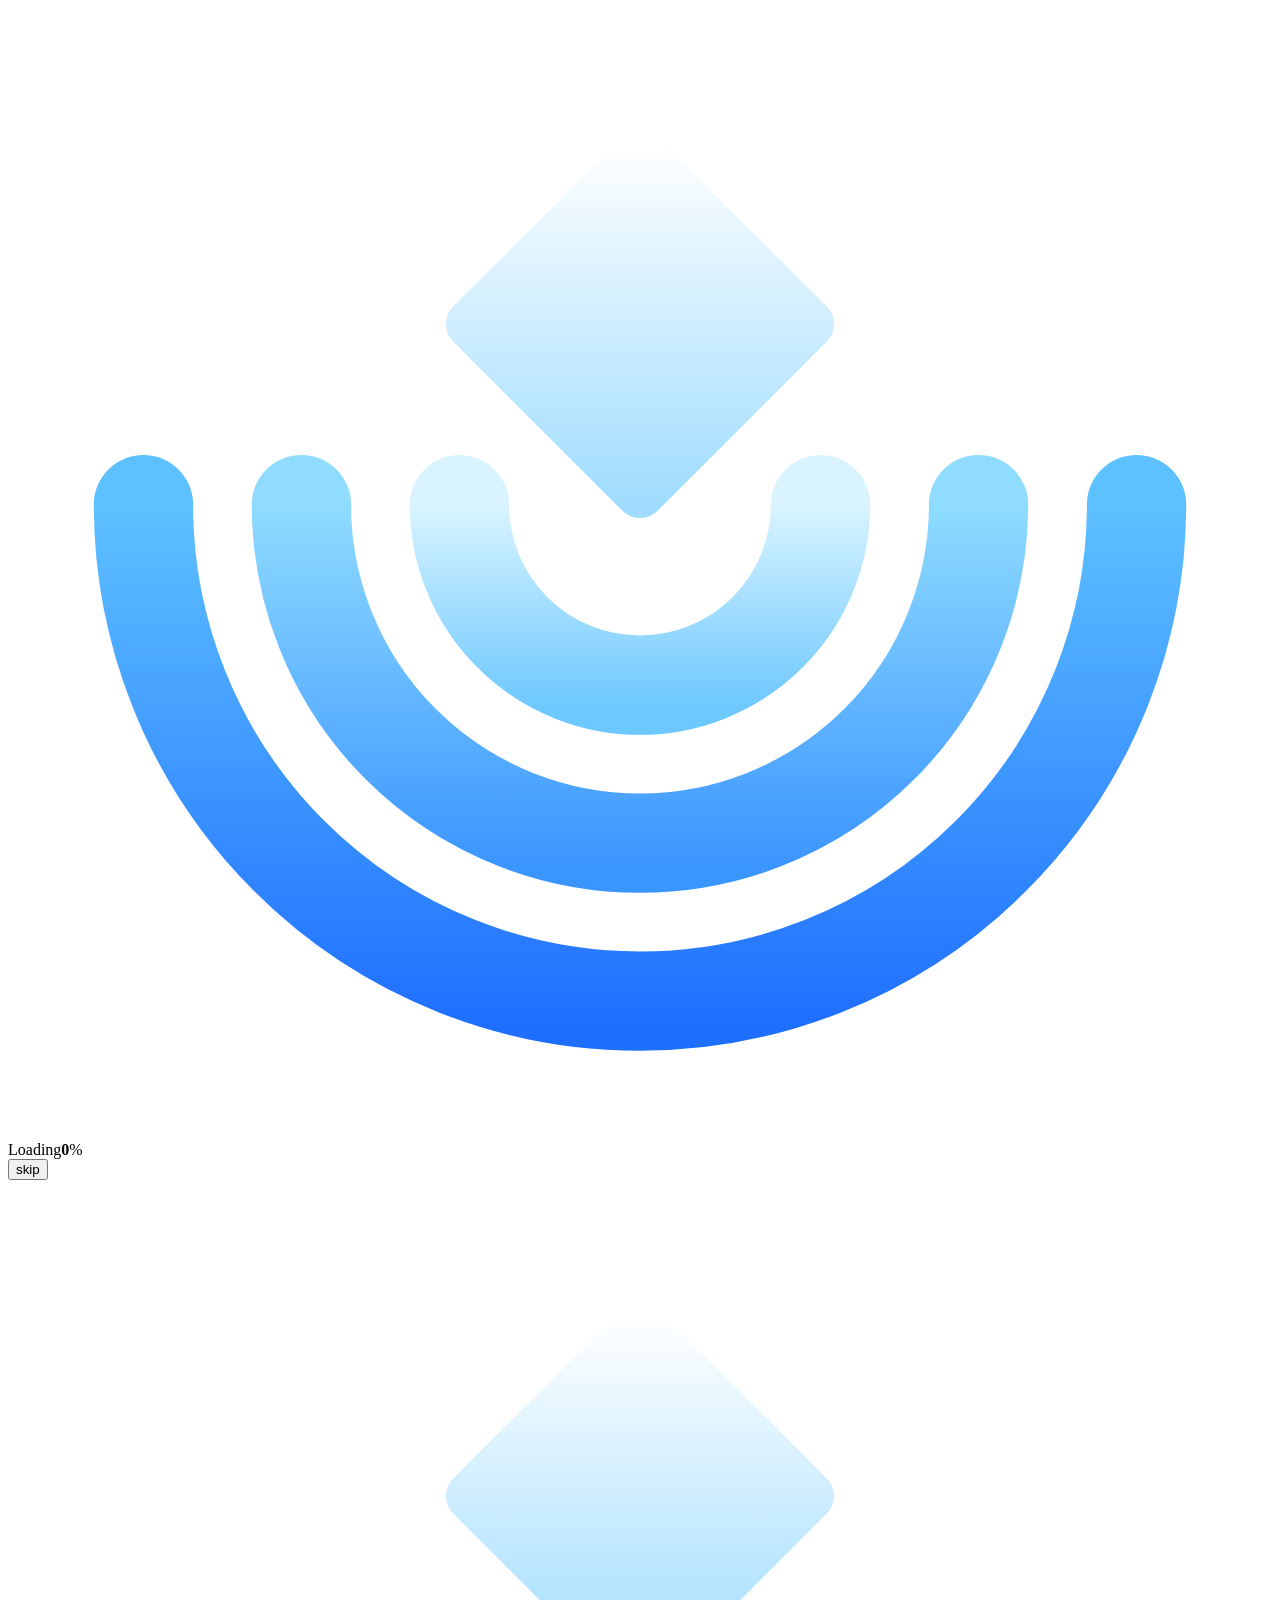
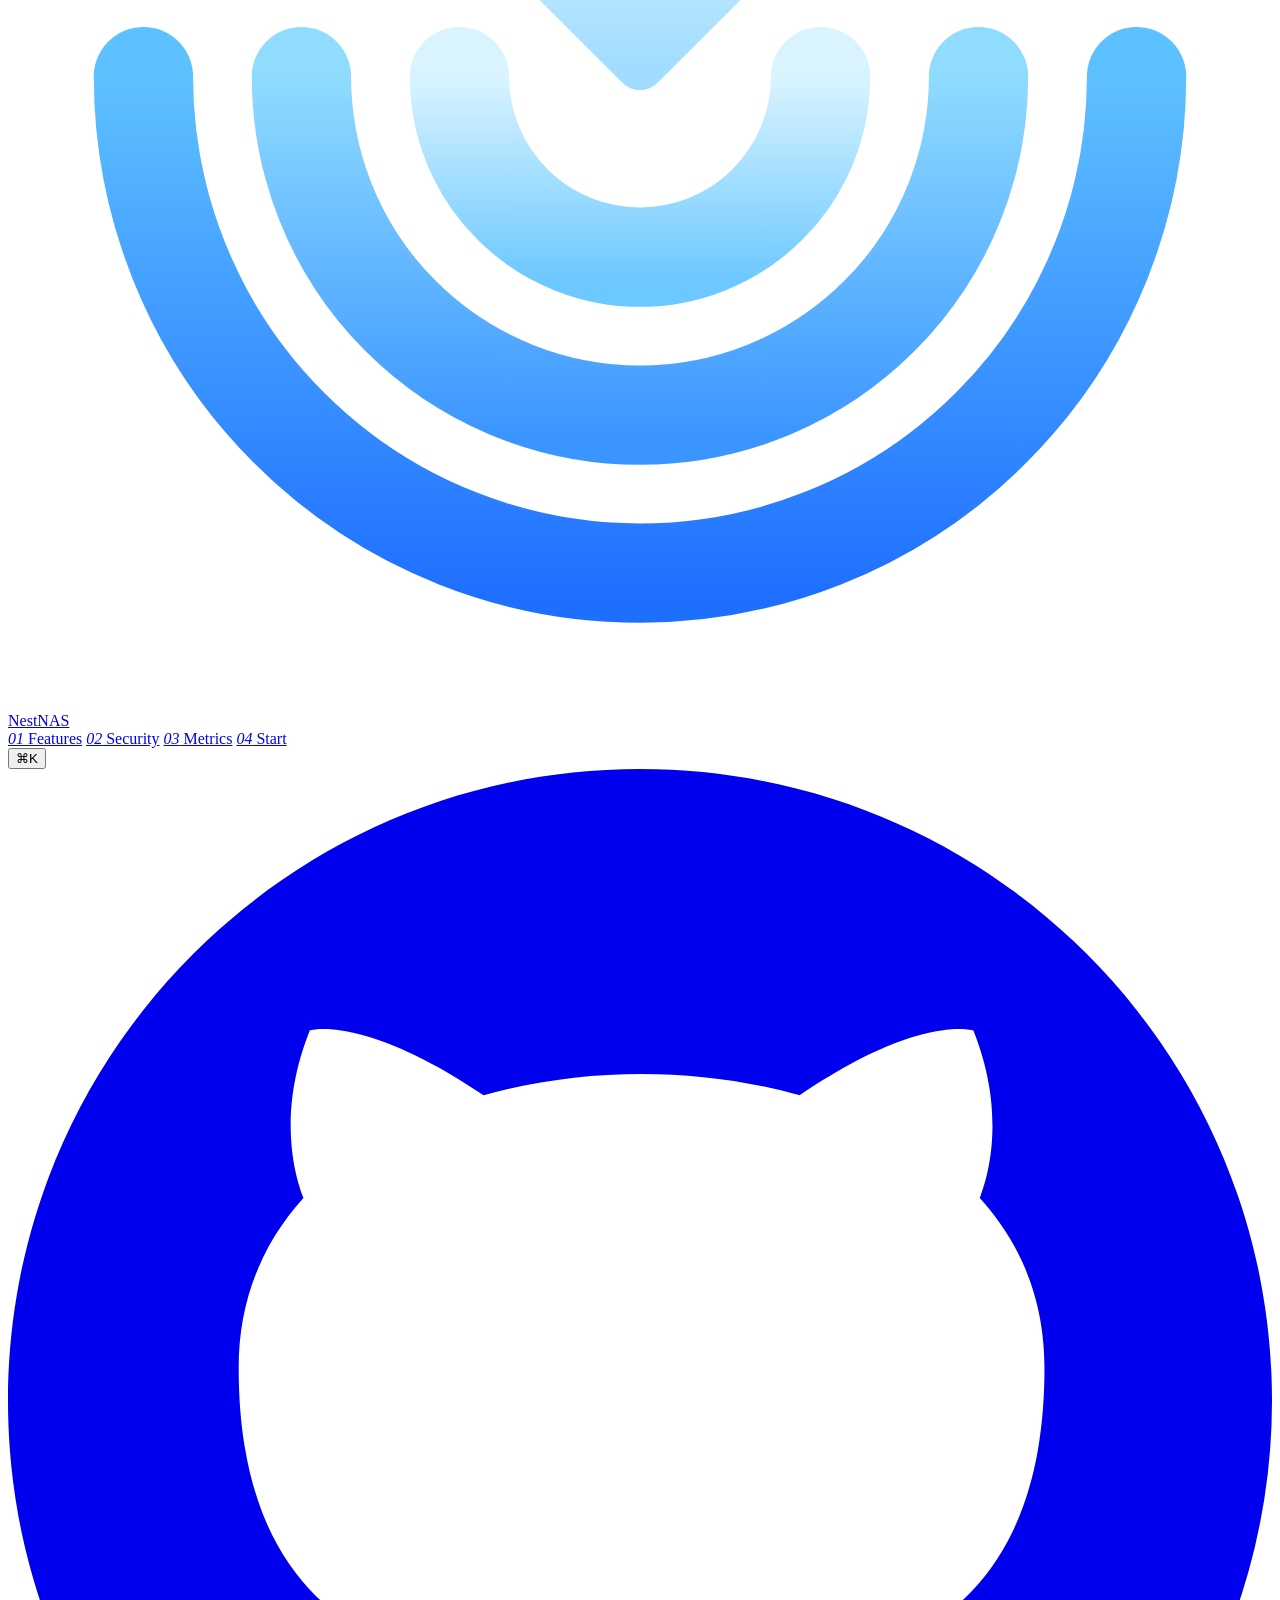
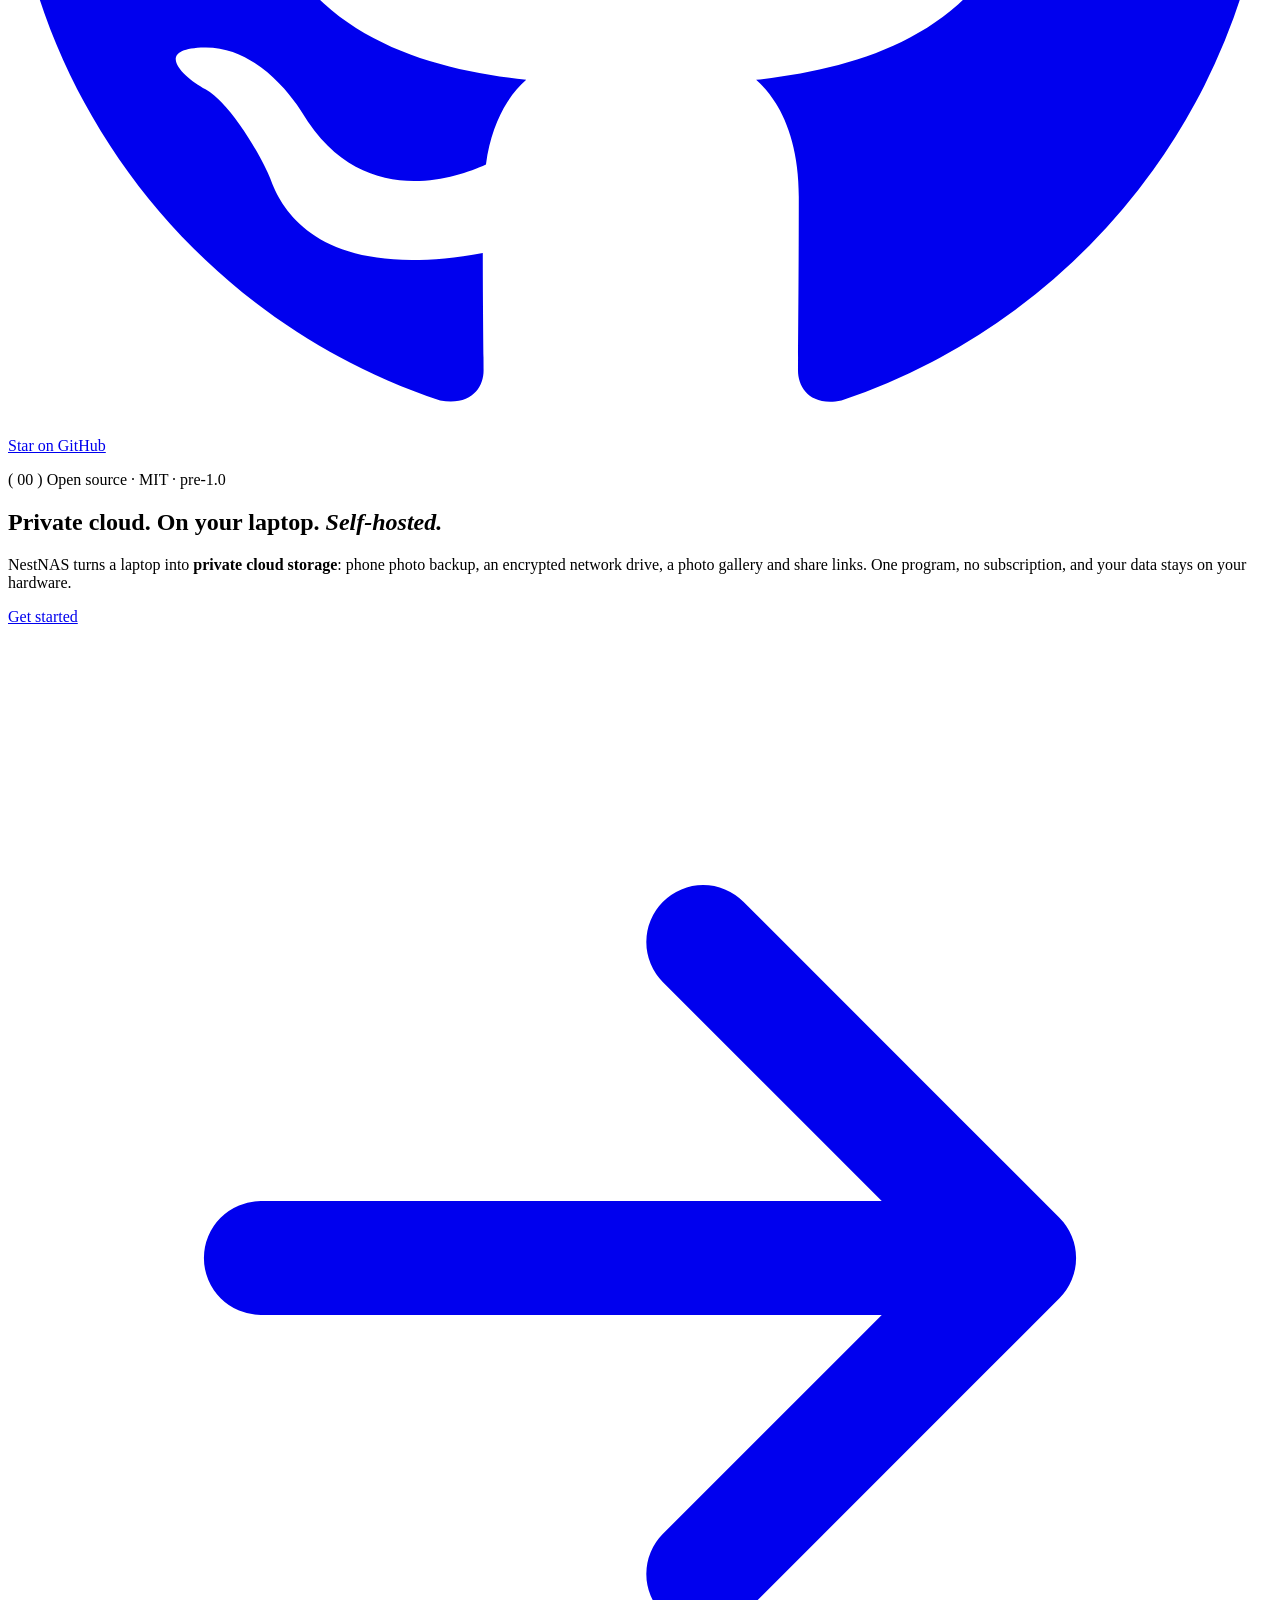
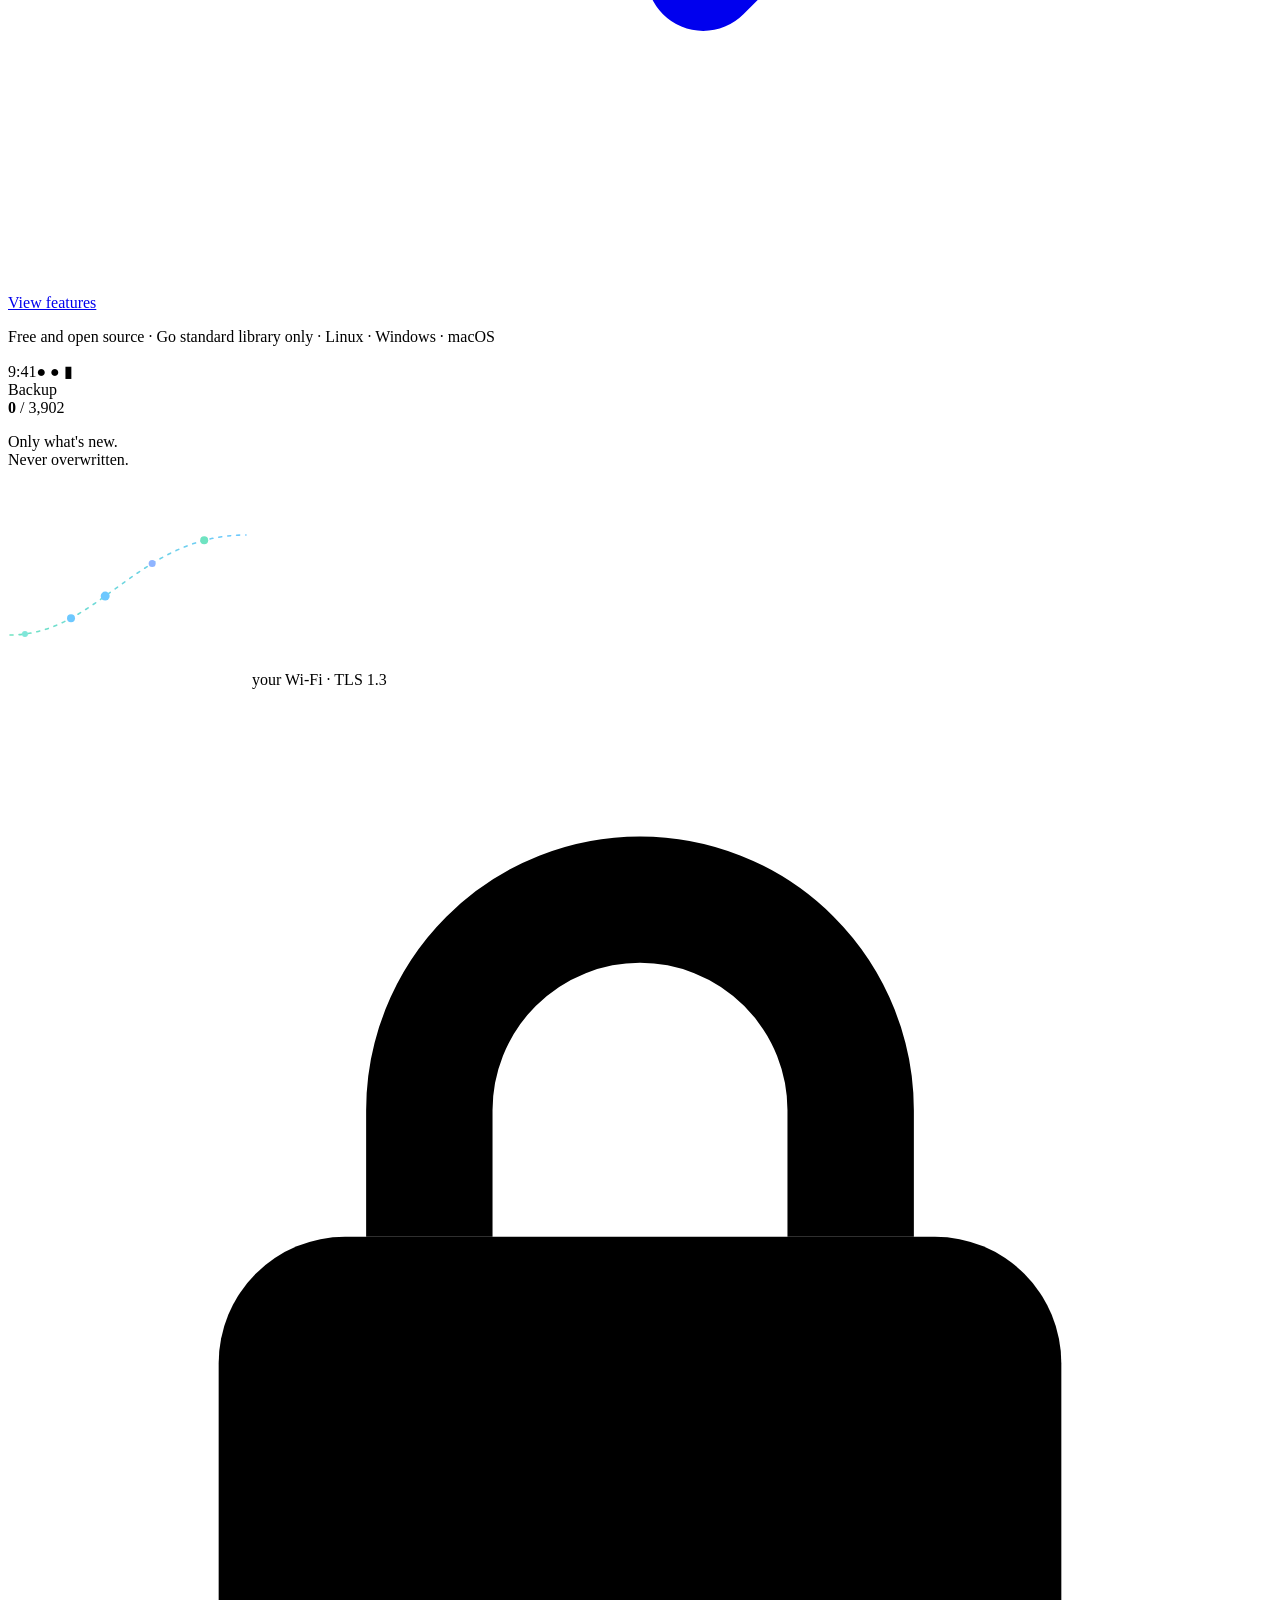
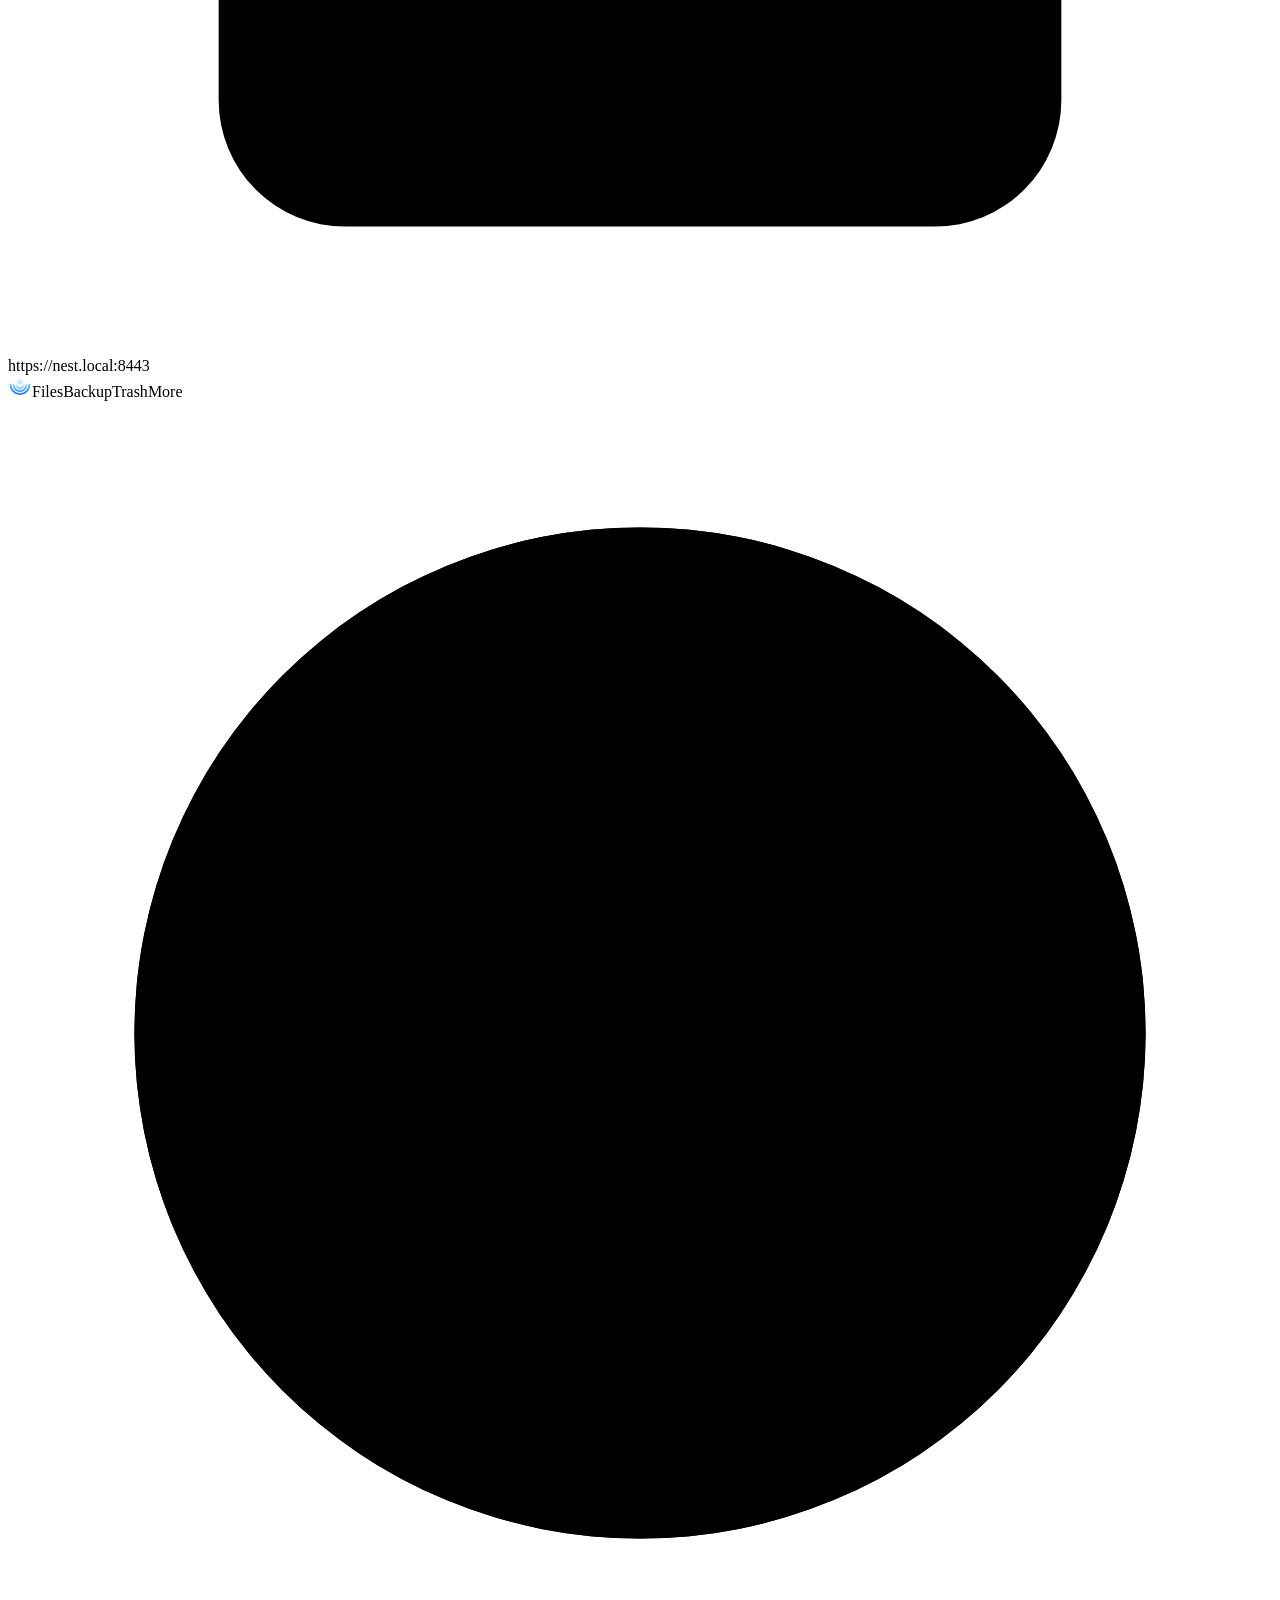
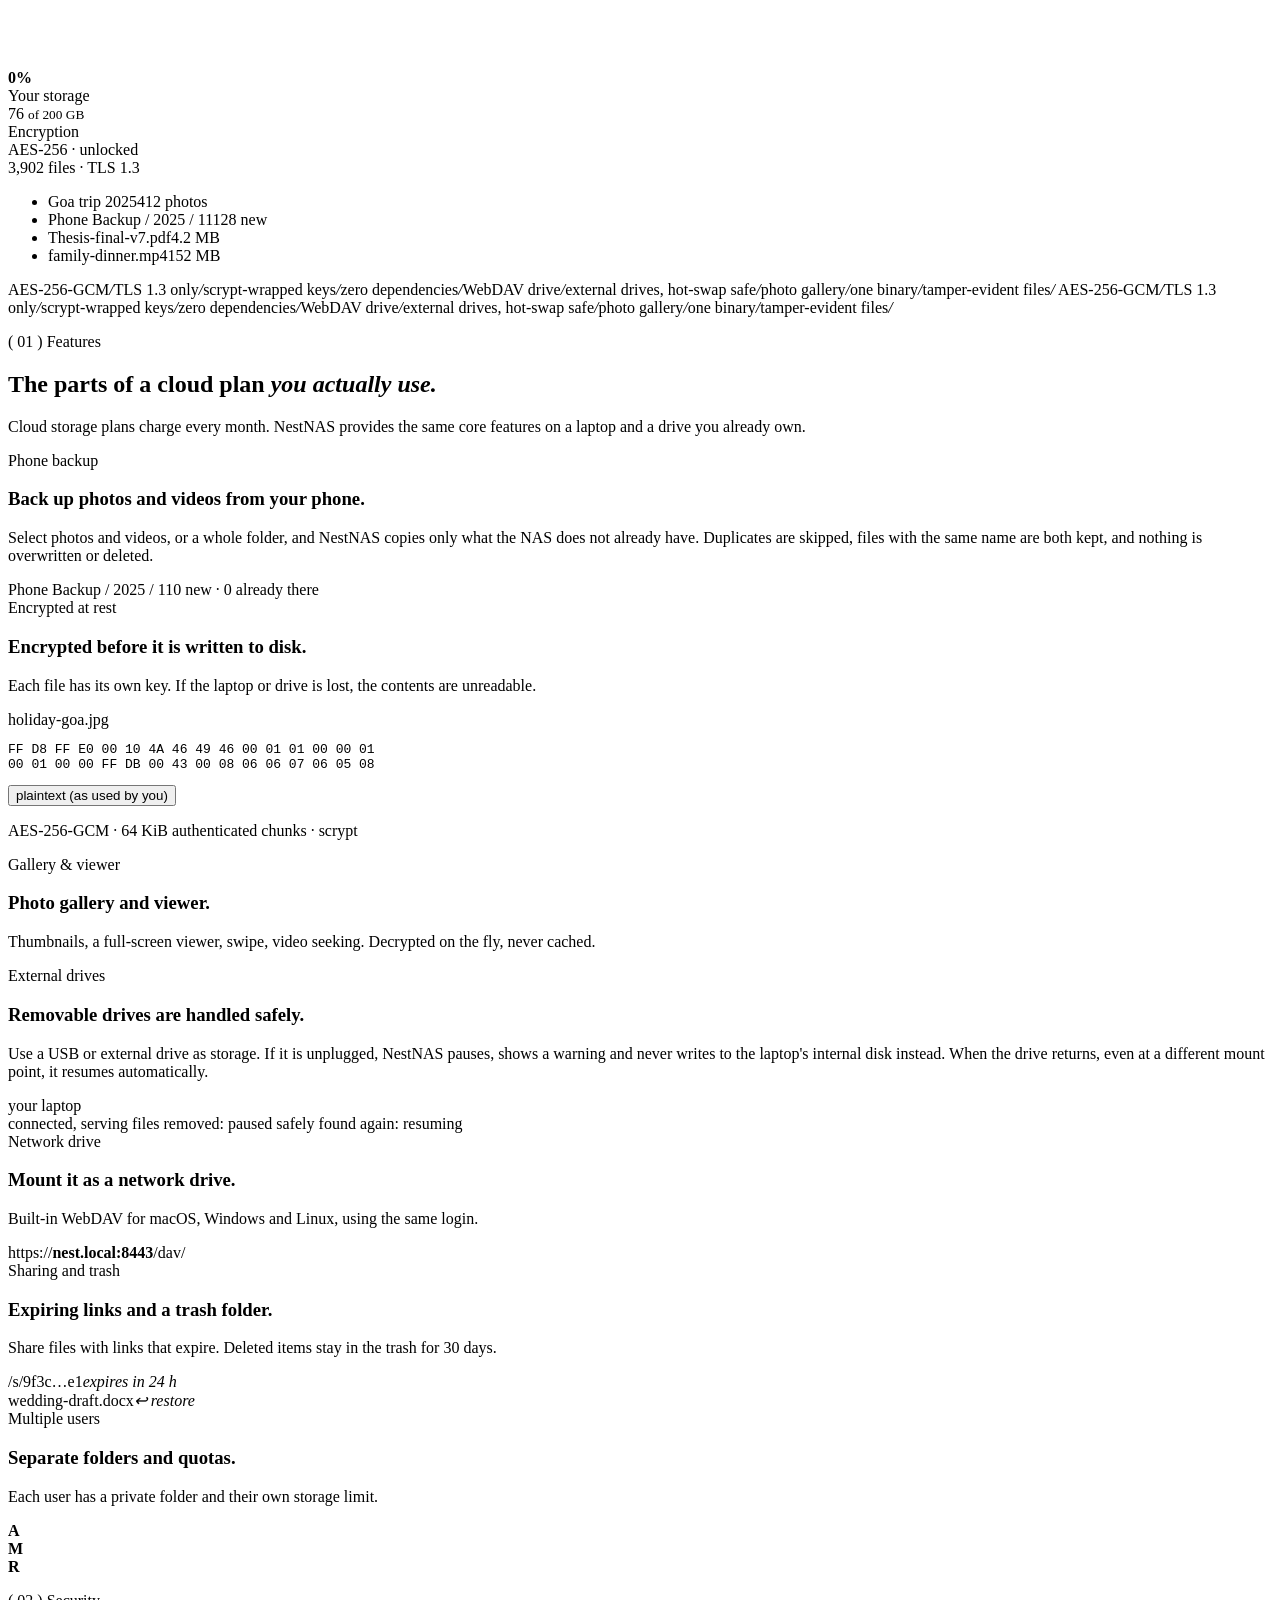
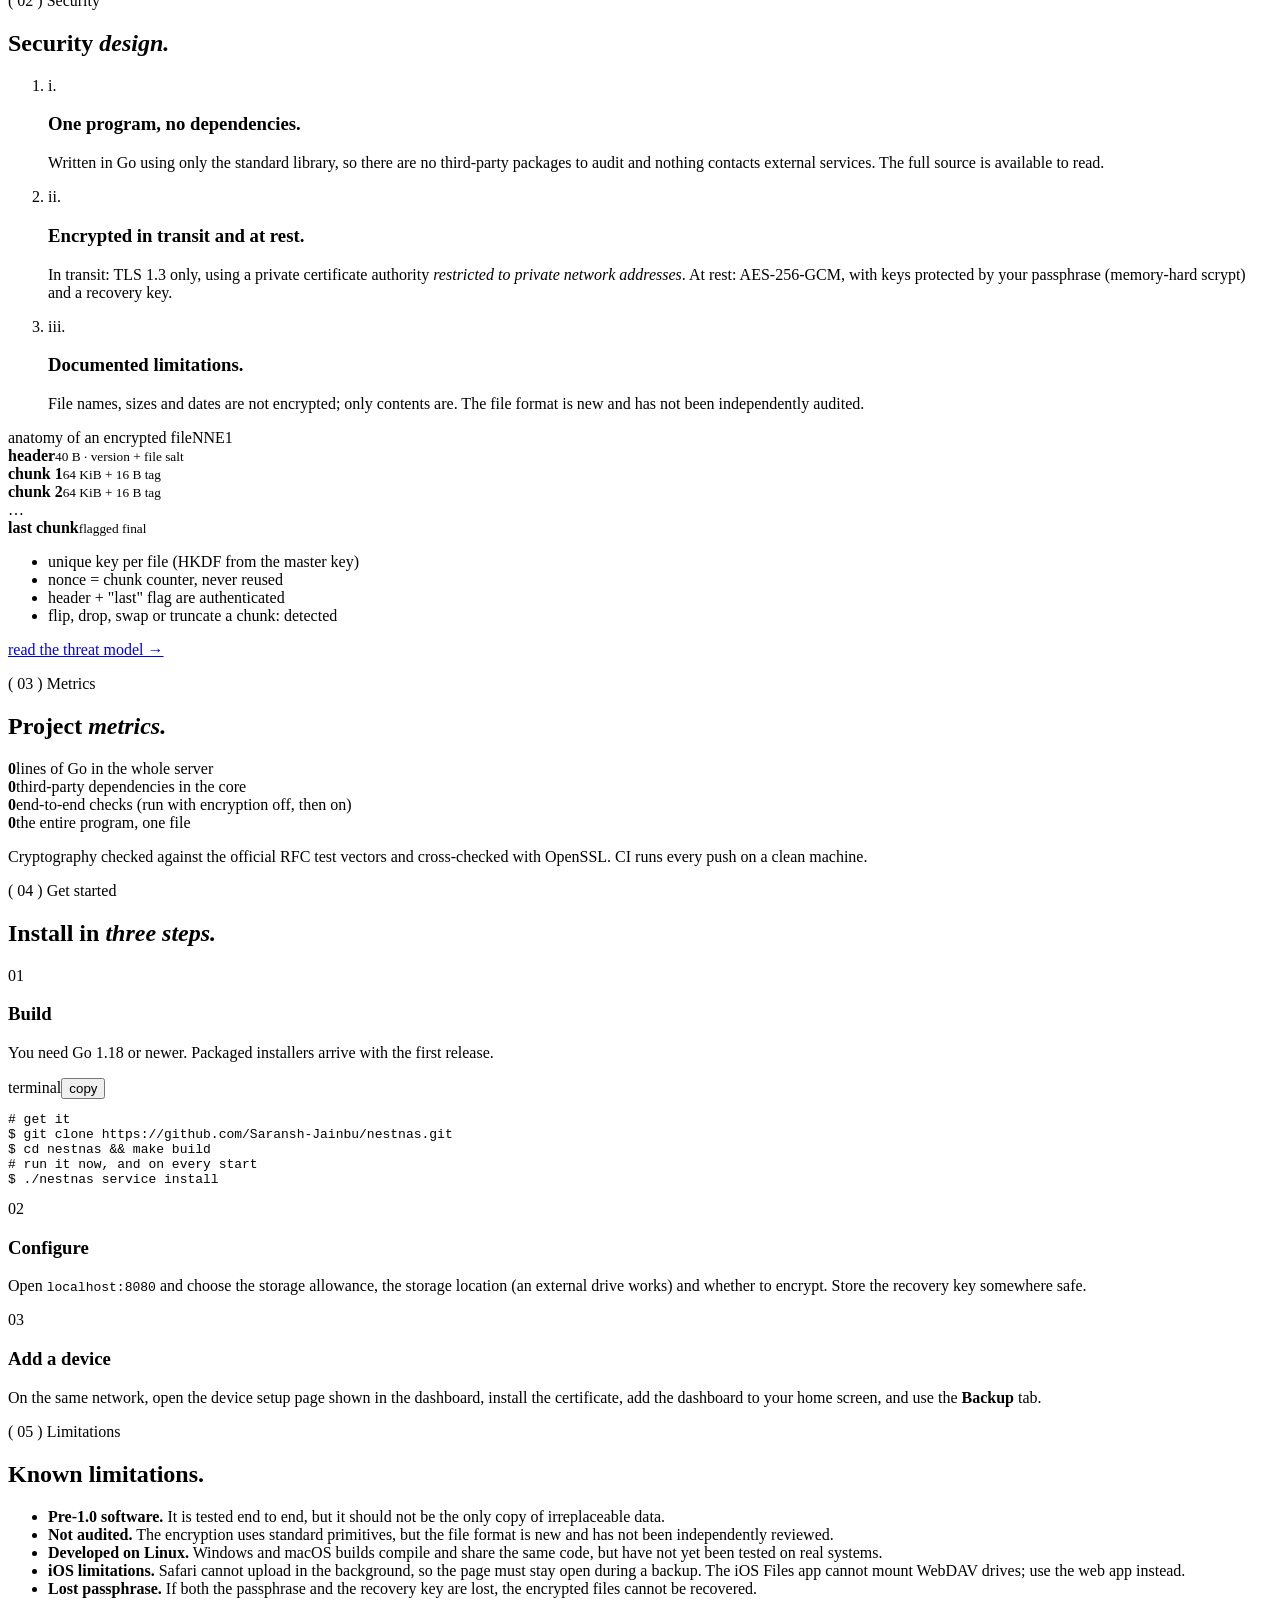
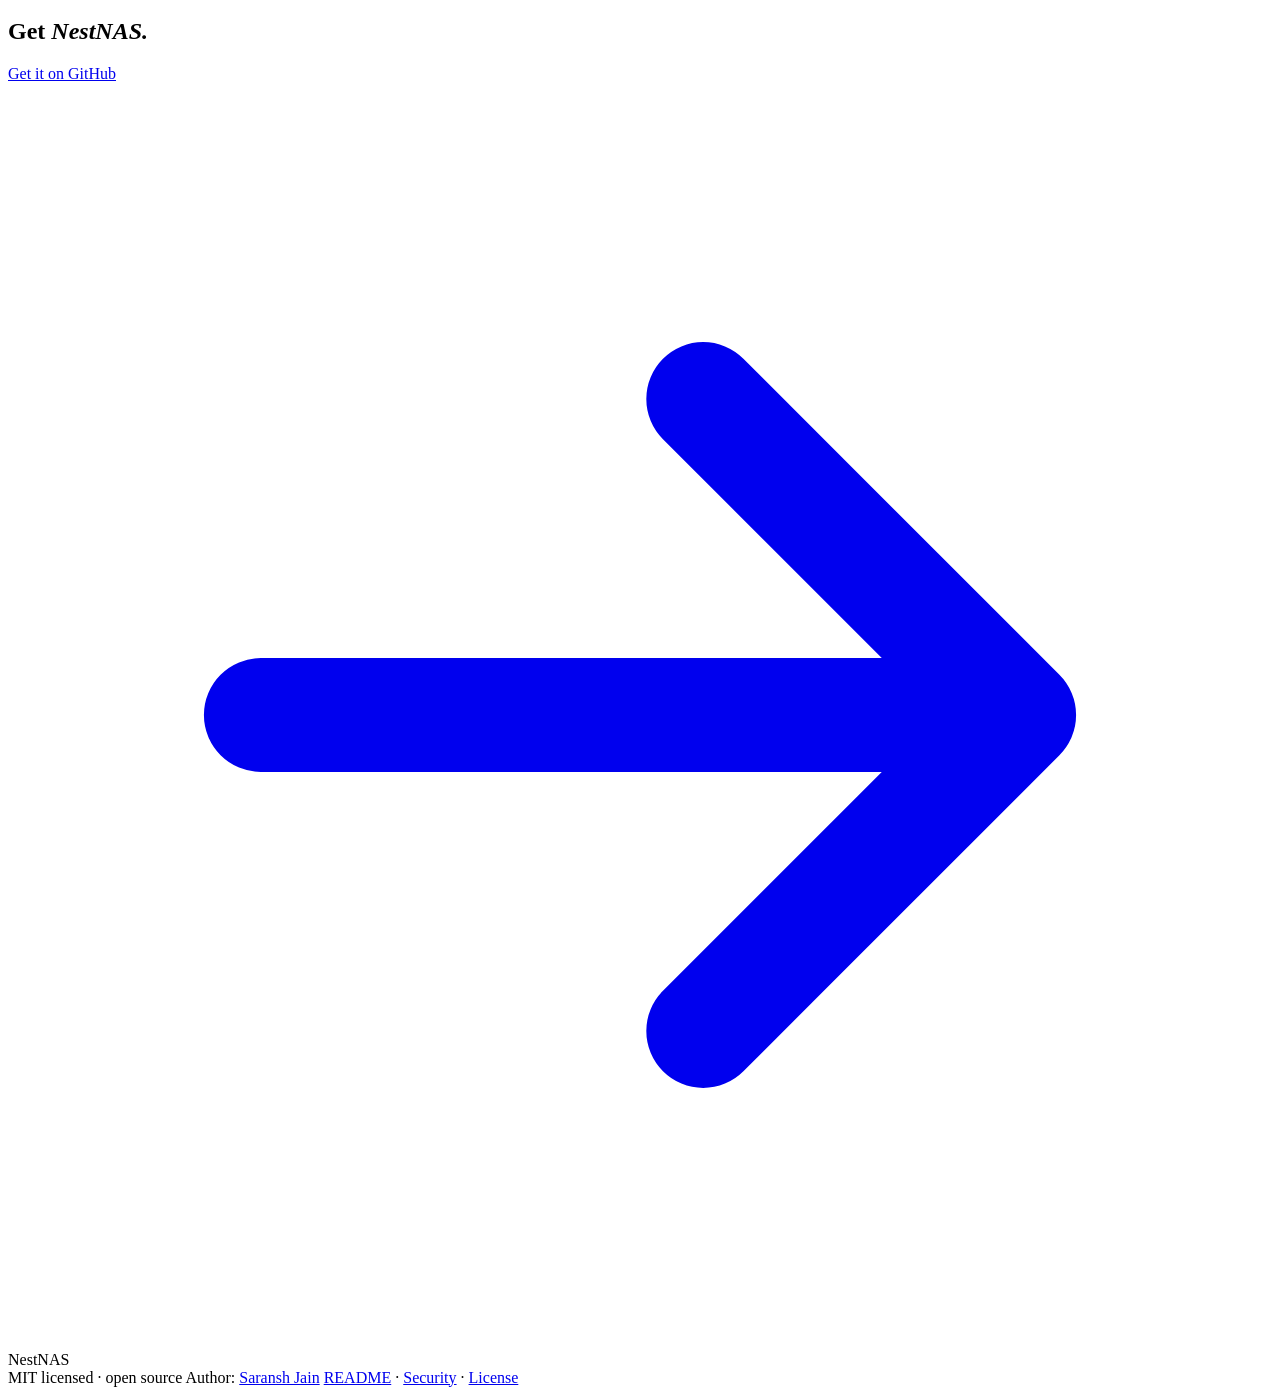
==== commit 4d45335b: "site: black and arctic-blue theme with orange accents, new logo and social image" ====
--- a/site/index.html
+++ b/site/index.html
@@ -5,7 +5,7 @@
 <meta name="viewport" content="width=device-width, initial-scale=1, viewport-fit=cover">
 <title>NestNAS: private cloud storage on your own hardware</title>
 <meta name="description" content="NestNAS turns a laptop into private cloud storage with encrypted files, phone photo backup, a network drive and a photo gallery. Open source, one program, no dependencies.">
-<meta name="theme-color" content="#0e0d0c">
+<meta name="theme-color" content="#05080c">
 <link rel="canonical" href="https://nestnas.vercel.app/">
 <meta property="og:type" content="website">
 <meta property="og:title" content="NestNAS: private cloud storage on your own hardware">
@@ -13,6 +13,7 @@
 <meta property="og:image" content="https://nestnas.vercel.app/og.png">
 <meta name="twitter:card" content="summary_large_image">
 <link rel="icon" href="/favicon.svg" type="image/svg+xml">
+<link rel="apple-touch-icon" href="/apple-touch-icon.png">
 <link rel="preload" href="/fonts/fraunces.woff2" as="font" type="font/woff2" crossorigin>
 <link rel="preload" href="/fonts/geist.woff2" as="font" type="font/woff2" crossorigin>
 <link rel="stylesheet" href="/styles.css">
@@ -29,17 +30,18 @@
 <script src="/app.js" defer></script>
 </head>
 <body>
+<svg width="0" height="0" style="position:absolute" aria-hidden="true" focusable="false"><defs>
+  <linearGradient id="nn-o" gradientUnits="userSpaceOnUse" x1="0" y1="30" x2="0" y2="53"><stop offset="0" stop-color="#5ec1ff"/><stop offset="1" stop-color="#1f6fff"/></linearGradient>
+  <linearGradient id="nn-m" gradientUnits="userSpaceOnUse" x1="0" y1="30" x2="0" y2="46"><stop offset="0" stop-color="#8fdcff"/><stop offset="1" stop-color="#3b95ff"/></linearGradient>
+  <linearGradient id="nn-i" gradientUnits="userSpaceOnUse" x1="0" y1="30" x2="0" y2="39"><stop offset="0" stop-color="#d9f4ff"/><stop offset="1" stop-color="#6dc8ff"/></linearGradient>
+  <linearGradient id="nn-g" gradientUnits="userSpaceOnUse" x1="0" y1="14" x2="0" y2="30"><stop offset="0" stop-color="#ffffff"/><stop offset="1" stop-color="#9fdcff"/></linearGradient>
+</defs></svg>
 <div class="grain" aria-hidden="true"></div>
 <div class="orbs" aria-hidden="true"><i></i><i></i><i></i></div>
 
 <!-- boot splash -->
 <div class="splash" id="splash" role="presentation">
-  <svg class="splash-nest" viewBox="0 0 64 64" aria-hidden="true">
-    <ellipse class="egg" cx="32" cy="26" rx="10" ry="13" fill="#ede6da"/>
-    <path class="arc a1" d="M8 34c4 16 14 22 24 22s20-6 24-22" fill="none" stroke="#f2a65a" stroke-width="4" stroke-linecap="round" pathLength="1"/>
-    <path class="arc a2" d="M12 38c8 8 16 10 20 10s12-2 20-10" fill="none" stroke="#e8987a" stroke-width="3" stroke-linecap="round" pathLength="1"/>
-    <path class="arc a3" d="M16 30c6 10 12 12 16 12s10-2 16-12" fill="none" stroke="#cfe0b4" stroke-width="2.5" stroke-linecap="round" pathLength="1"/>
-  </svg>
+  <svg class=" splash-nest"viewBox="4 8 56 50" aria-hidden="true"><g fill="none" stroke-linecap="round" stroke-linejoin="round"><path class="arc a1" d="M10 30a22 22 0 0 0 44 0" stroke="url(#nn-o)" stroke-width="4.4" pathLength="1"/><path class="arc a2" d="M17 30a15 15 0 0 0 30 0" stroke="url(#nn-m)" stroke-width="4.4" pathLength="1"/><path class="arc a3" d="M24 30a8 8 0 0 0 16 0" stroke="url(#nn-i)" stroke-width="4.4" pathLength="1"/></g><path class="egg" d="M32 14.5l7.5 7.5-7.5 7.5-7.5-7.5z" fill="url(#nn-g)" stroke="url(#nn-g)" stroke-width="2.2" stroke-linejoin="round"/></svg>
   <div class="splash-line mono"><span>Loading</span><b id="splash-pct">0</b><span>%</span></div>
   <div class="splash-bar"><i id="splash-fill"></i></div>
   <button class="splash-skip mono" id="splash-skip" type="button">skip</button>
@@ -49,7 +51,7 @@
 
 <header class="nav" id="nav">
   <a class="brand" href="#top" aria-label="NestNAS home">
-    <svg viewBox="0 0 64 64" aria-hidden="true"><ellipse cx="32" cy="26" rx="10" ry="13" fill="#ede6da"/><path d="M8 34c4 16 14 22 24 22s20-6 24-22" fill="none" stroke="#f2a65a" stroke-width="4" stroke-linecap="round"/><path d="M12 38c8 8 16 10 20 10s12-2 20-10" fill="none" stroke="#e8987a" stroke-width="3" stroke-linecap="round" opacity=".8"/></svg>
+    <svg viewBox="4 8 56 50" aria-hidden="true"><g fill="none" stroke-linecap="round" stroke-linejoin="round"><path class="arc a1" d="M10 30a22 22 0 0 0 44 0" stroke="url(#nn-o)" stroke-width="4.4"/><path class="arc a2" d="M17 30a15 15 0 0 0 30 0" stroke="url(#nn-m)" stroke-width="4.4"/><path class="arc a3" d="M24 30a8 8 0 0 0 16 0" stroke="url(#nn-i)" stroke-width="4.4"/></g><path class="egg" d="M32 14.5l7.5 7.5-7.5 7.5-7.5-7.5z" fill="url(#nn-g)" stroke="url(#nn-g)" stroke-width="2.2" stroke-linejoin="round"/></svg>
     <span>NestNAS</span>
   </a>
   <nav class="links mono" aria-label="Sections">
@@ -100,14 +102,14 @@
 
     <div class="wire">
       <svg viewBox="0 0 240 200" width="240" height="200">
-        <defs><linearGradient id="wg" x1="0" x2="1"><stop offset="0" stop-color="#cfe0b4"/><stop offset="1" stop-color="#f2a65a"/></linearGradient></defs>
+        <defs><linearGradient id="wg" x1="0" x2="1"><stop offset="0" stop-color="#6fe3c1"/><stop offset="1" stop-color="#6dc8ff"/></linearGradient></defs>
         <path id="wpath" d="M2 150 C 90 150, 130 50, 238 50" fill="none" stroke="url(#wg)" stroke-width="1.6" stroke-dasharray="3 6" stroke-linecap="round"/>
         <g class="parts">
-          <circle r="4.5" fill="#f2a65a"><animateMotion dur="3.2s" repeatCount="indefinite" begin="0s"><mpath href="#wpath"/></animateMotion></circle>
-          <circle r="3.5" fill="#e8987a"><animateMotion dur="3.2s" repeatCount="indefinite" begin="-0.7s"><mpath href="#wpath"/></animateMotion></circle>
-          <circle r="4" fill="#cfe0b4"><animateMotion dur="3.2s" repeatCount="indefinite" begin="-1.4s"><mpath href="#wpath"/></animateMotion></circle>
-          <circle r="3" fill="#a8e0d6"><animateMotion dur="3.2s" repeatCount="indefinite" begin="-2.1s"><mpath href="#wpath"/></animateMotion></circle>
-          <circle r="4" fill="#f2a65a"><animateMotion dur="3.2s" repeatCount="indefinite" begin="-2.7s"><mpath href="#wpath"/></animateMotion></circle>
+          <circle r="4.5" fill="#6dc8ff"><animateMotion dur="3.2s" repeatCount="indefinite" begin="0s"><mpath href="#wpath"/></animateMotion></circle>
+          <circle r="3.5" fill="#8fb4ff"><animateMotion dur="3.2s" repeatCount="indefinite" begin="-0.7s"><mpath href="#wpath"/></animateMotion></circle>
+          <circle r="4" fill="#6fe3c1"><animateMotion dur="3.2s" repeatCount="indefinite" begin="-1.4s"><mpath href="#wpath"/></animateMotion></circle>
+          <circle r="3" fill="#7fe6d9"><animateMotion dur="3.2s" repeatCount="indefinite" begin="-2.1s"><mpath href="#wpath"/></animateMotion></circle>
+          <circle r="4" fill="#6dc8ff"><animateMotion dur="3.2s" repeatCount="indefinite" begin="-2.7s"><mpath href="#wpath"/></animateMotion></circle>
         </g>
       </svg>
       <span class="wire-chip mono">your Wi-Fi · TLS 1.3</span>
@@ -119,7 +121,7 @@
         <span class="url mono"><svg viewBox="0 0 12 12" aria-hidden="true"><rect x="2" y="5.2" width="8" height="5.6" rx="1.2" fill="currentColor"/><path d="M4 5.2V4a2 2 0 014 0v1.2" fill="none" stroke="currentColor" stroke-width="1.2"/></svg> https://nest.local:8443</span>
       </div>
       <div class="lp-body">
-        <aside class="lp-side mono"><b><svg viewBox="0 0 64 64" aria-hidden="true" style="width:22px;height:22px"><ellipse cx="32" cy="26" rx="10" ry="13" fill="#ede6da"/><path d="M8 34c4 16 14 22 24 22s20-6 24-22" fill="none" stroke="#f2a65a" stroke-width="4" stroke-linecap="round"/></svg></b><span class="on">Files</span><span>Backup</span><span>Trash</span><span>More</span></aside>
+        <aside class="lp-side mono"><b><svg viewBox="4 8 56 50" aria-hidden="true" style="width:24px;height:22px"><g fill="none" stroke-linecap="round" stroke-linejoin="round"><path class="arc a1" d="M10 30a22 22 0 0 0 44 0" stroke="url(#nn-o)" stroke-width="4.4"/><path class="arc a2" d="M17 30a15 15 0 0 0 30 0" stroke="url(#nn-m)" stroke-width="4.4"/><path class="arc a3" d="M24 30a8 8 0 0 0 16 0" stroke="url(#nn-i)" stroke-width="4.4"/></g><path class="egg" d="M32 14.5l7.5 7.5-7.5 7.5-7.5-7.5z" fill="url(#nn-g)" stroke="url(#nn-g)" stroke-width="2.2" stroke-linejoin="round"/></svg></b><span class="on">Files</span><span>Backup</span><span>Trash</span><span>More</span></aside>
         <div class="lp-main">
           <div class="lp-cards">
             <div class="lp-card ring-card">
@@ -234,9 +236,9 @@
       <h3>Separate folders and quotas.</h3>
       <p>Each user has a private folder and their own storage limit.</p>
       <div class="viz users-viz" aria-hidden="true">
-        <div class="u"><b style="--c:#f2a65a">A</b><div class="q"><i style="width:72%"></i></div></div>
-        <div class="u"><b style="--c:#a8e0d6">M</b><div class="q"><i style="width:34%"></i></div></div>
-        <div class="u"><b style="--c:#e8987a">R</b><div class="q"><i style="width:55%"></i></div></div>
+        <div class="u"><b style="--c:#6dc8ff">A</b><div class="q"><i style="width:72%"></i></div></div>
+        <div class="u"><b style="--c:#7fe6d9">M</b><div class="q"><i style="width:34%"></i></div></div>
+        <div class="u"><b style="--c:#8fb4ff">R</b><div class="q"><i style="width:55%"></i></div></div>
       </div>
     </article>
   </div>
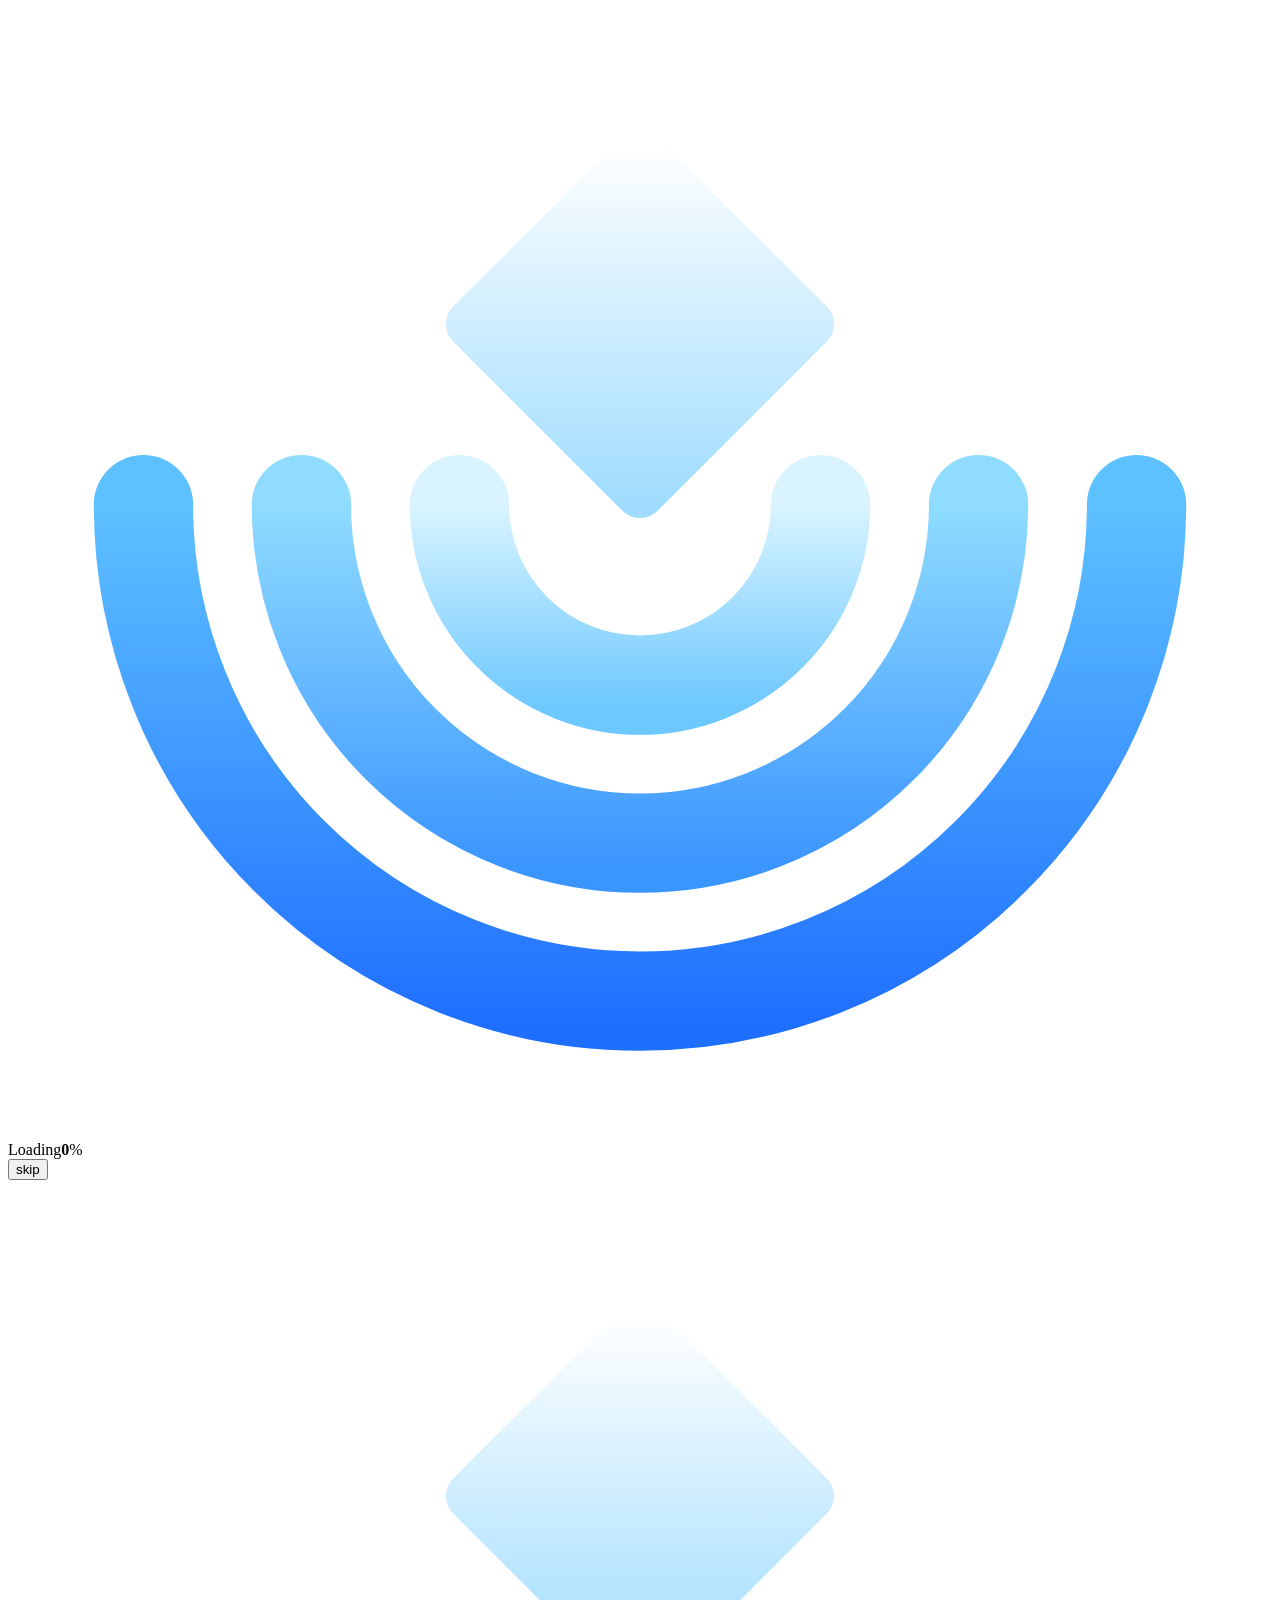
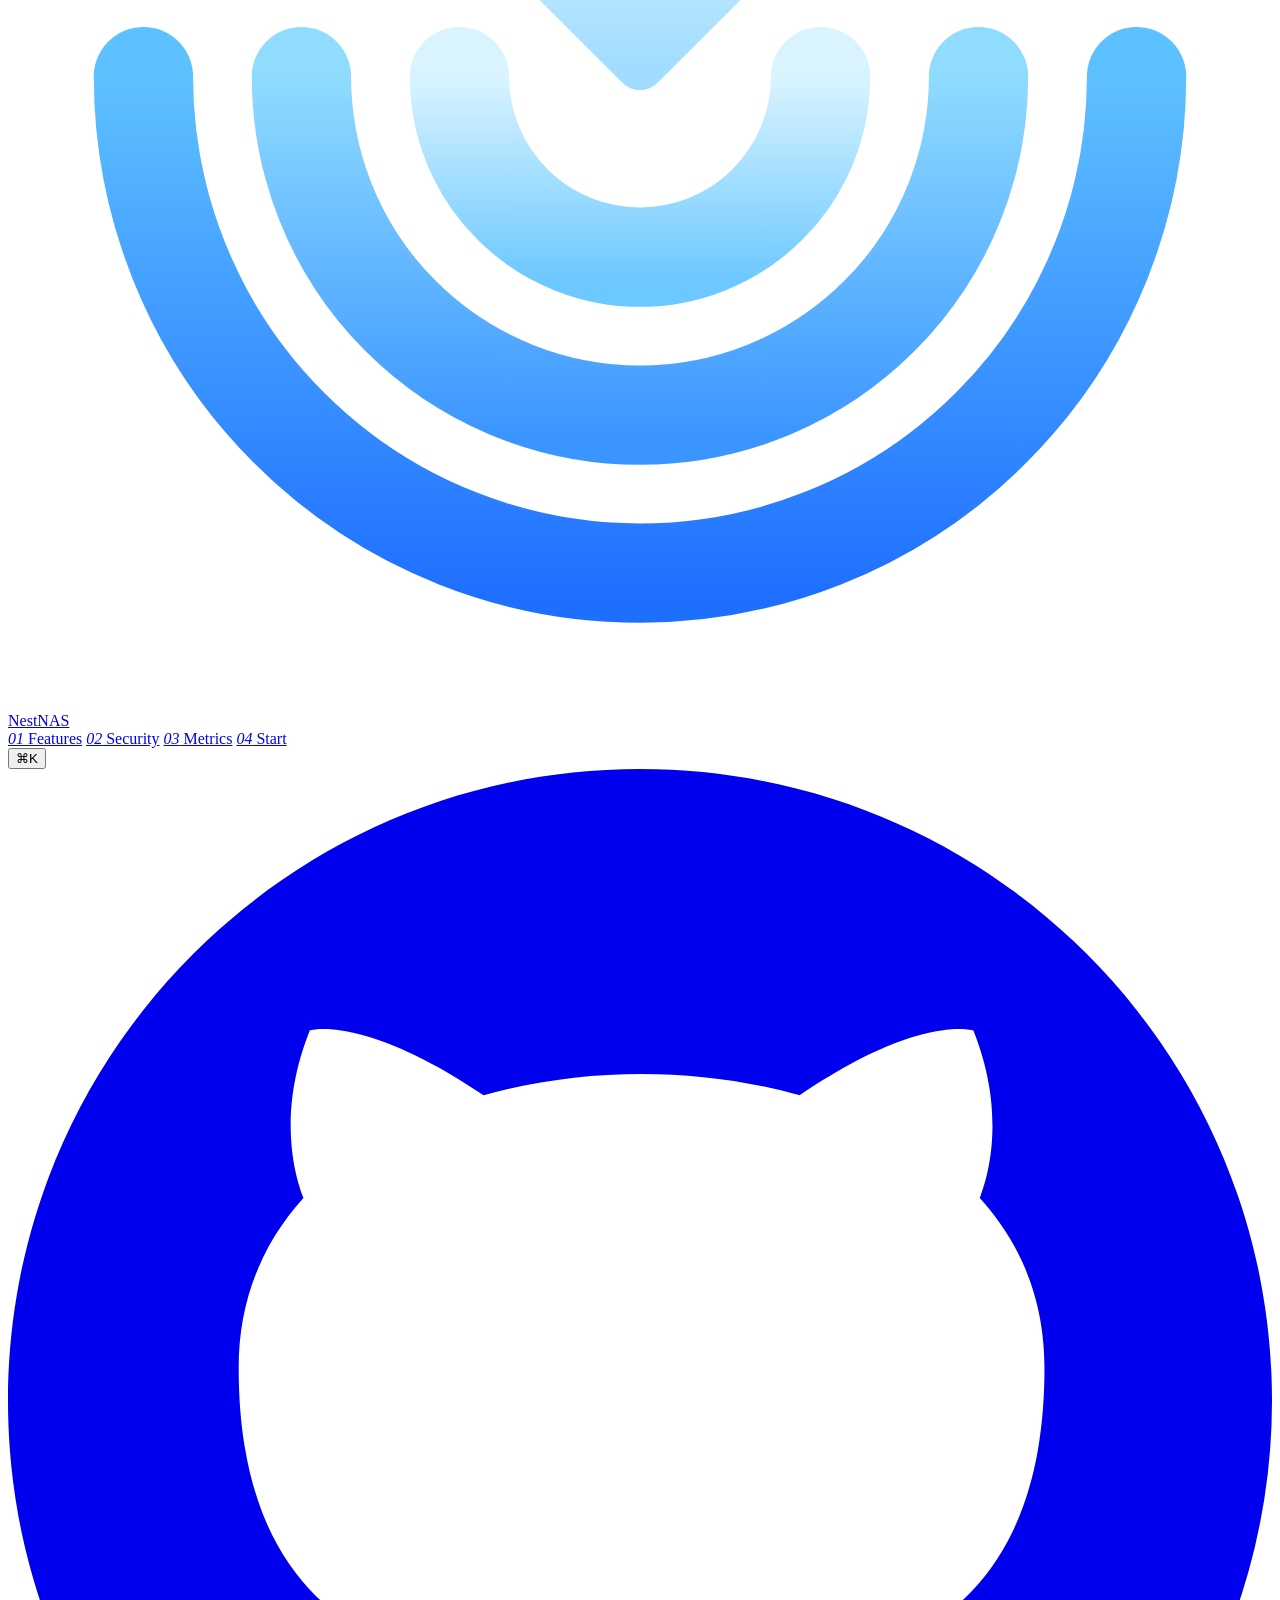
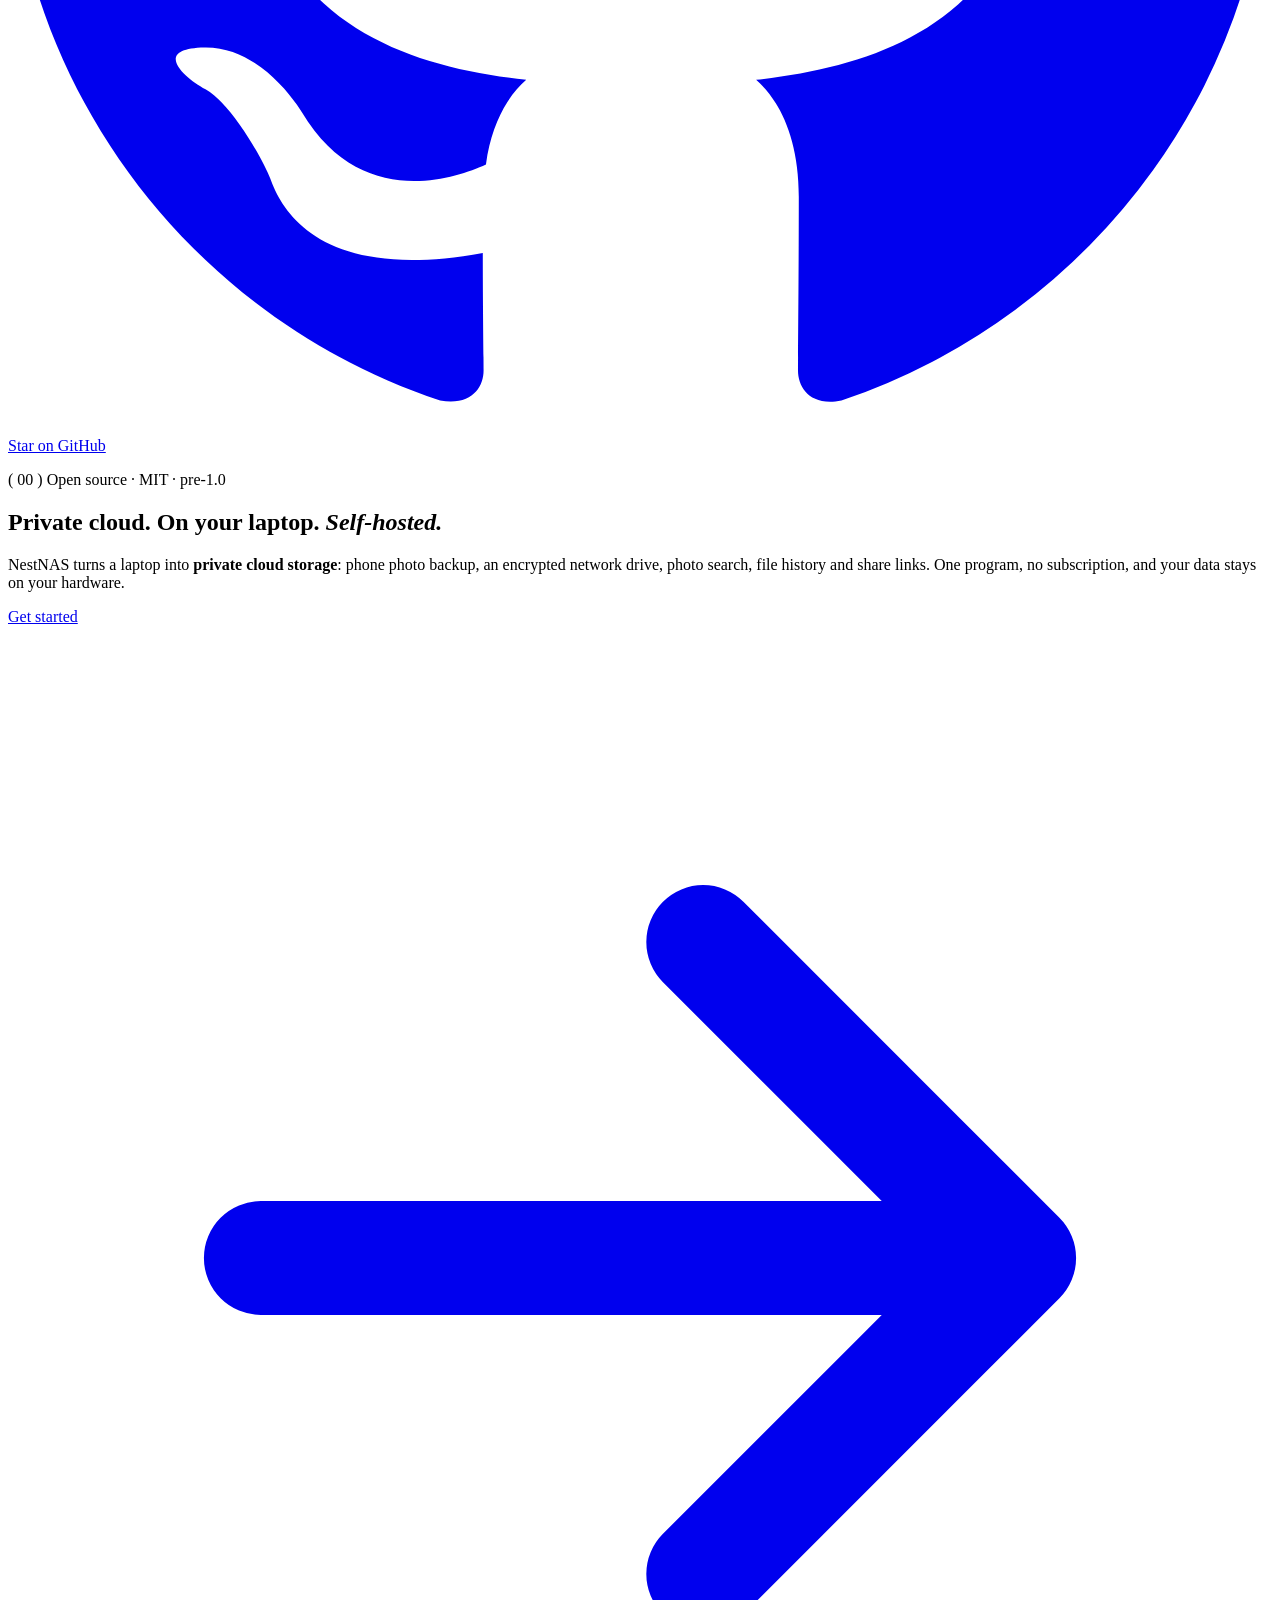
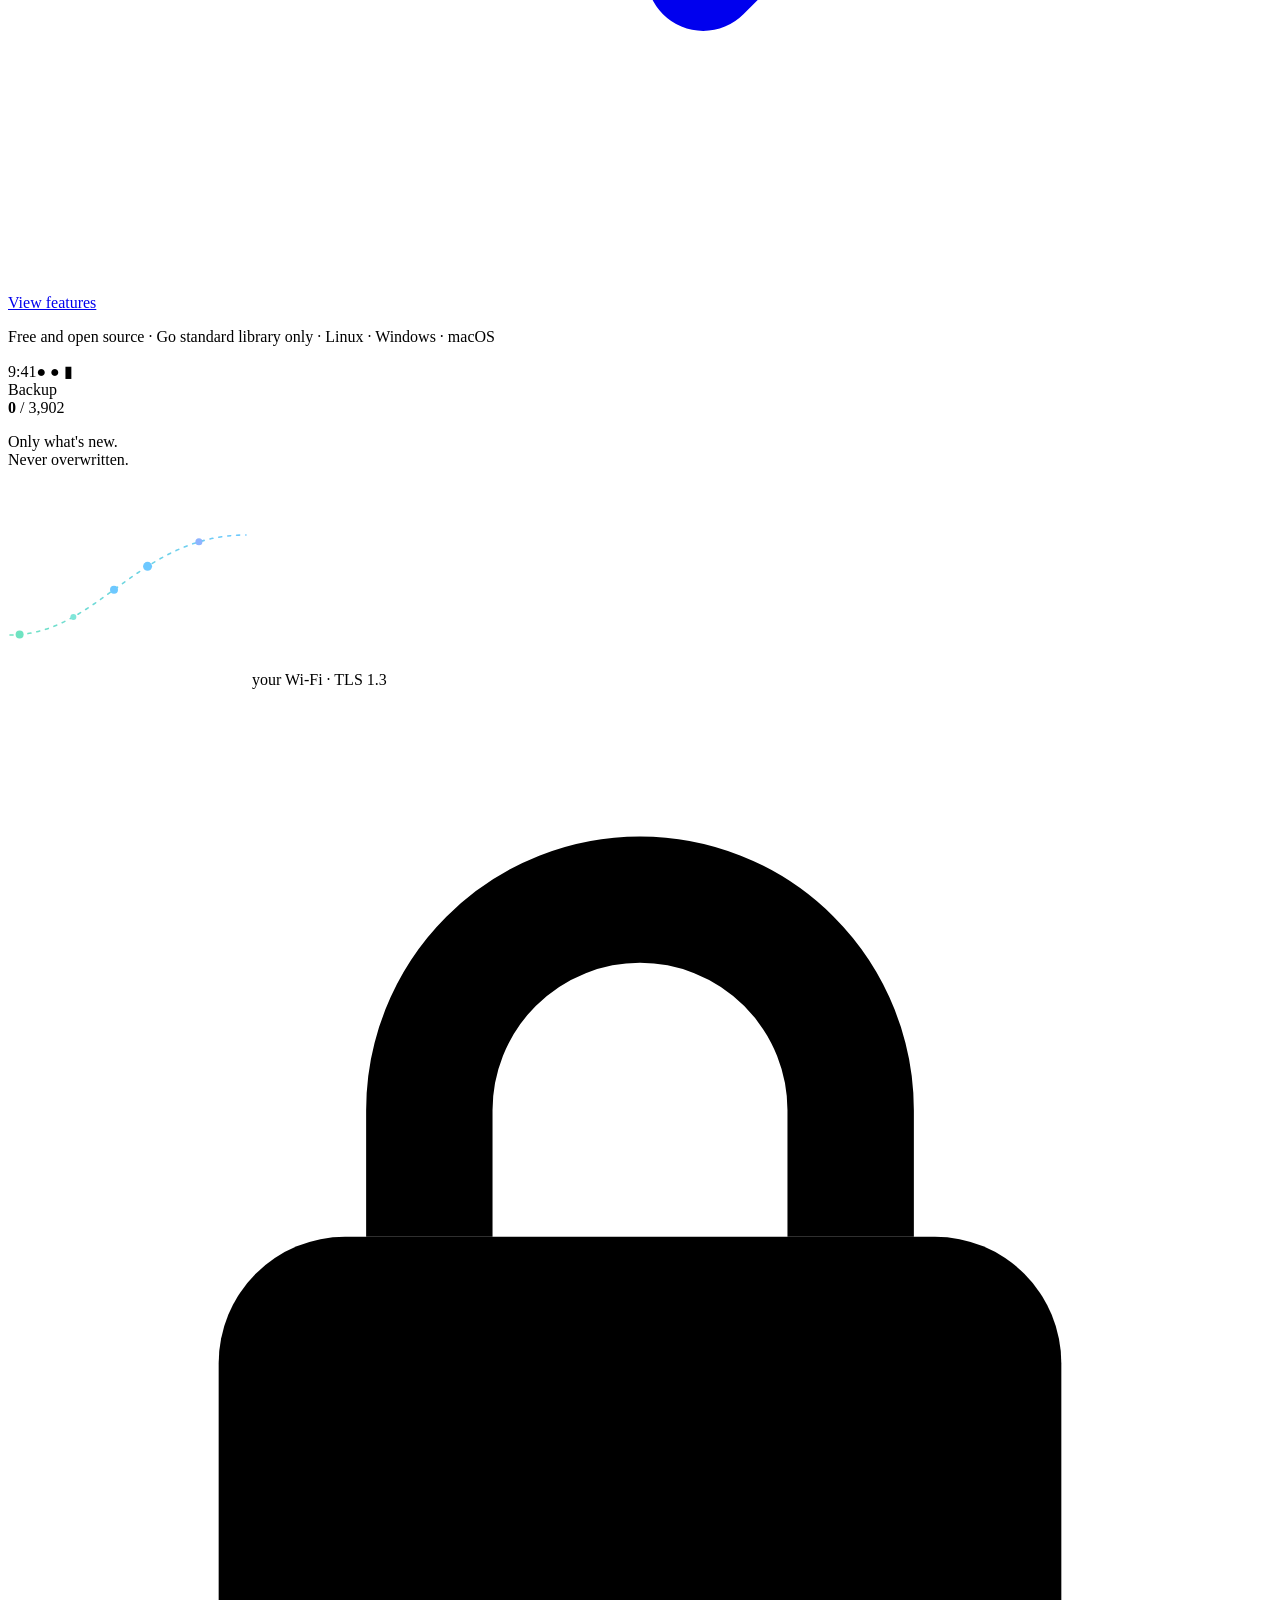
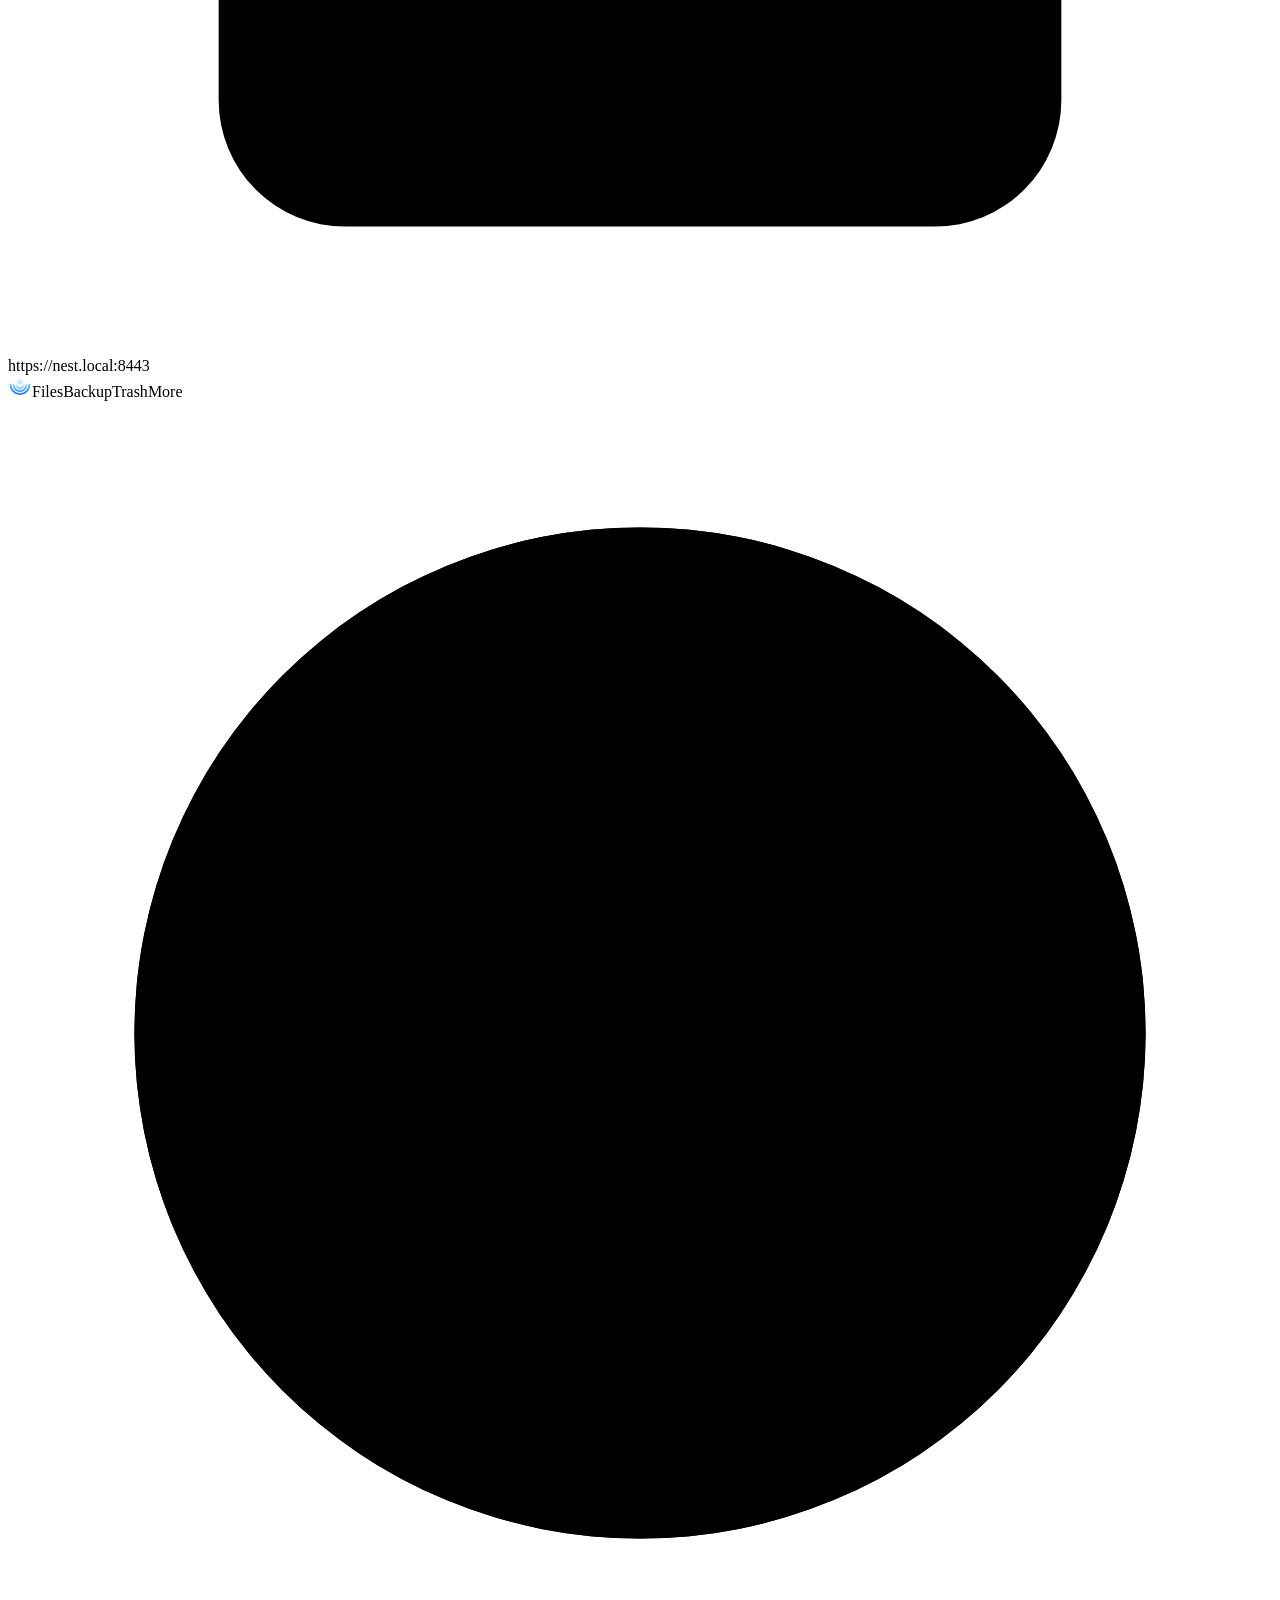
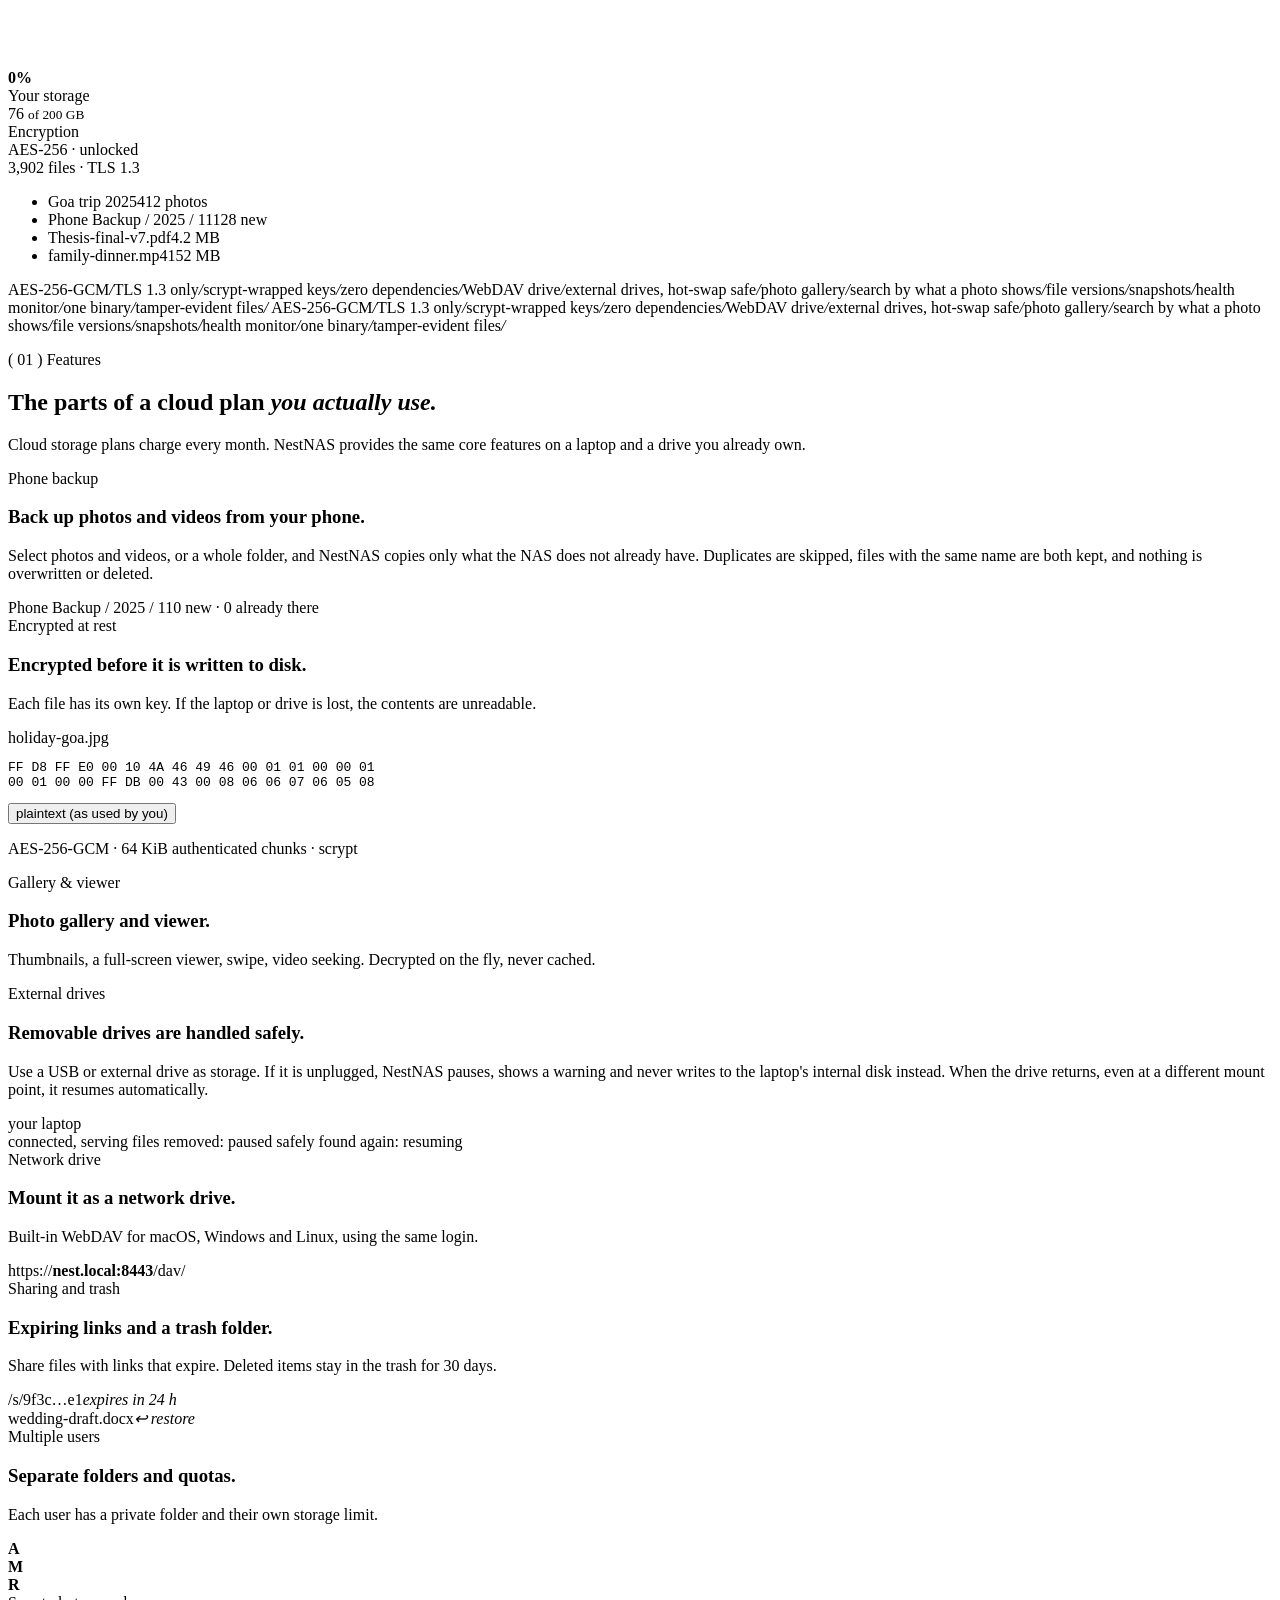
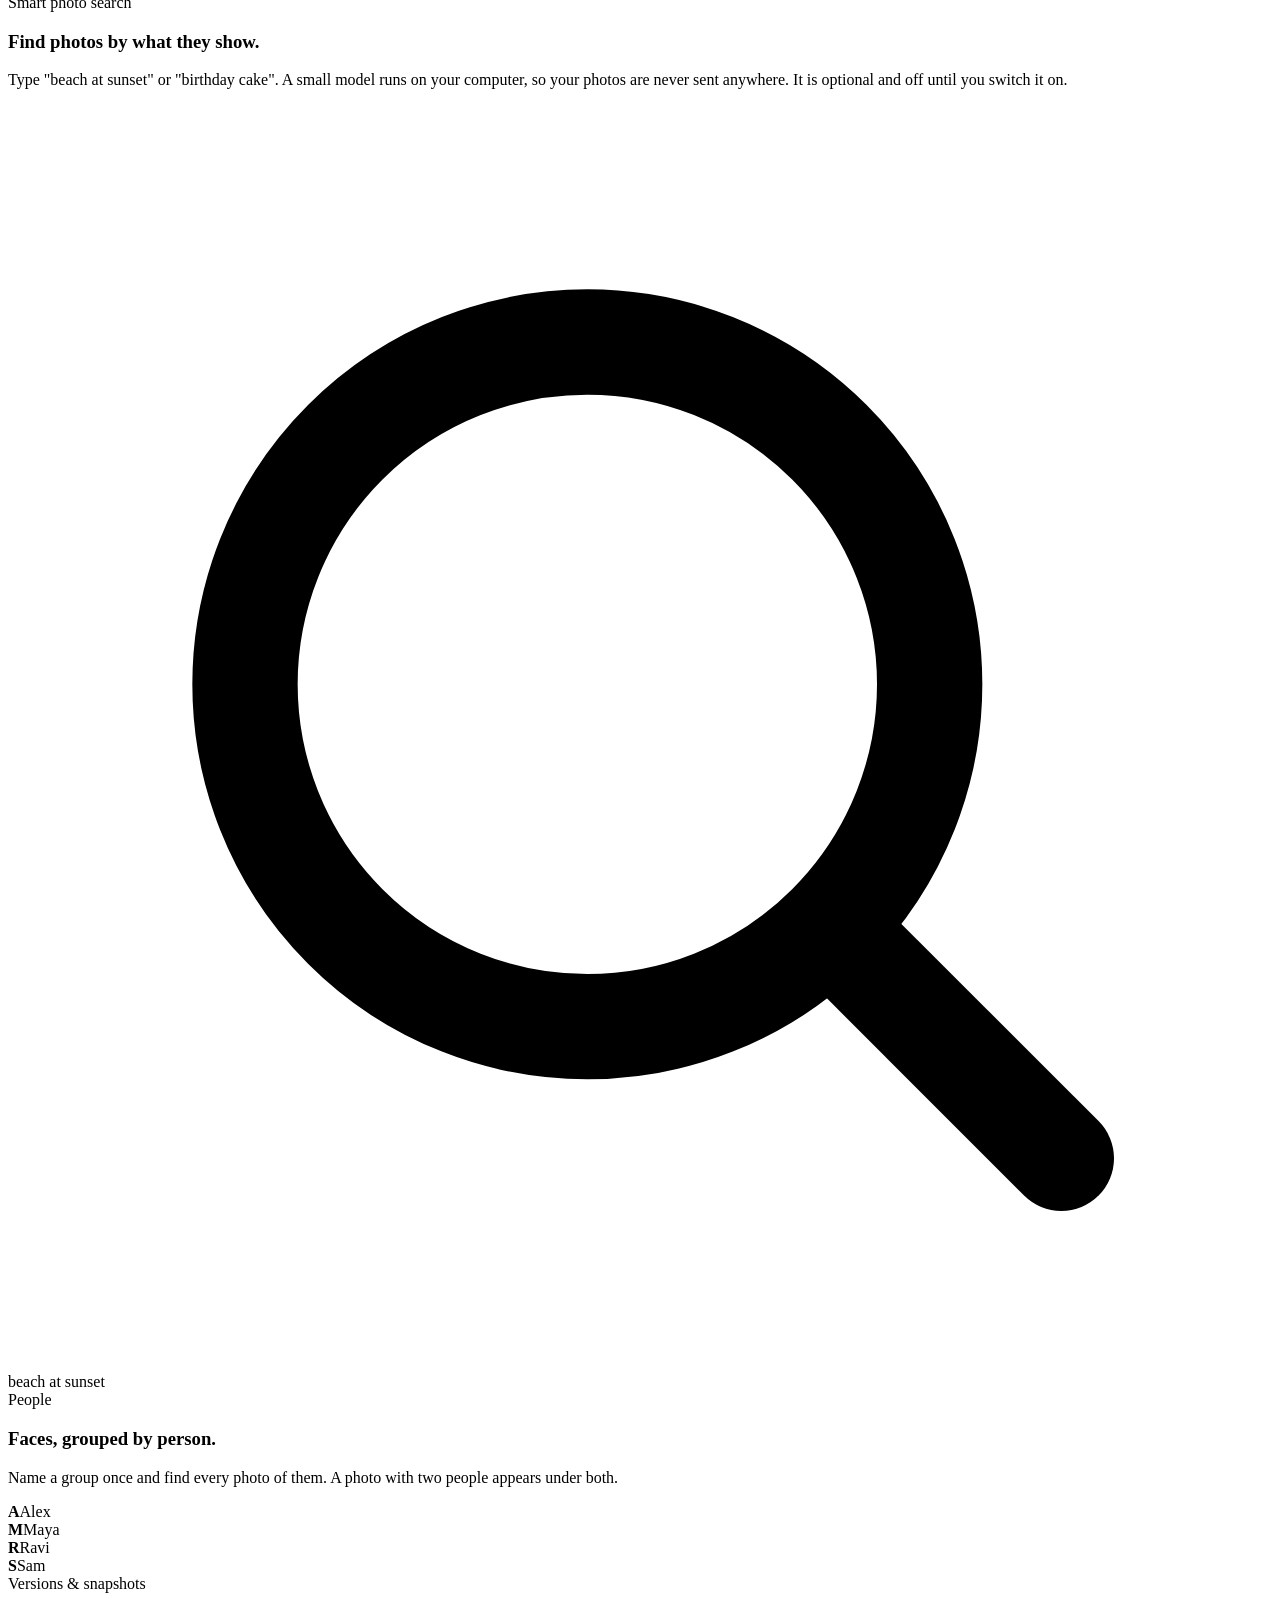
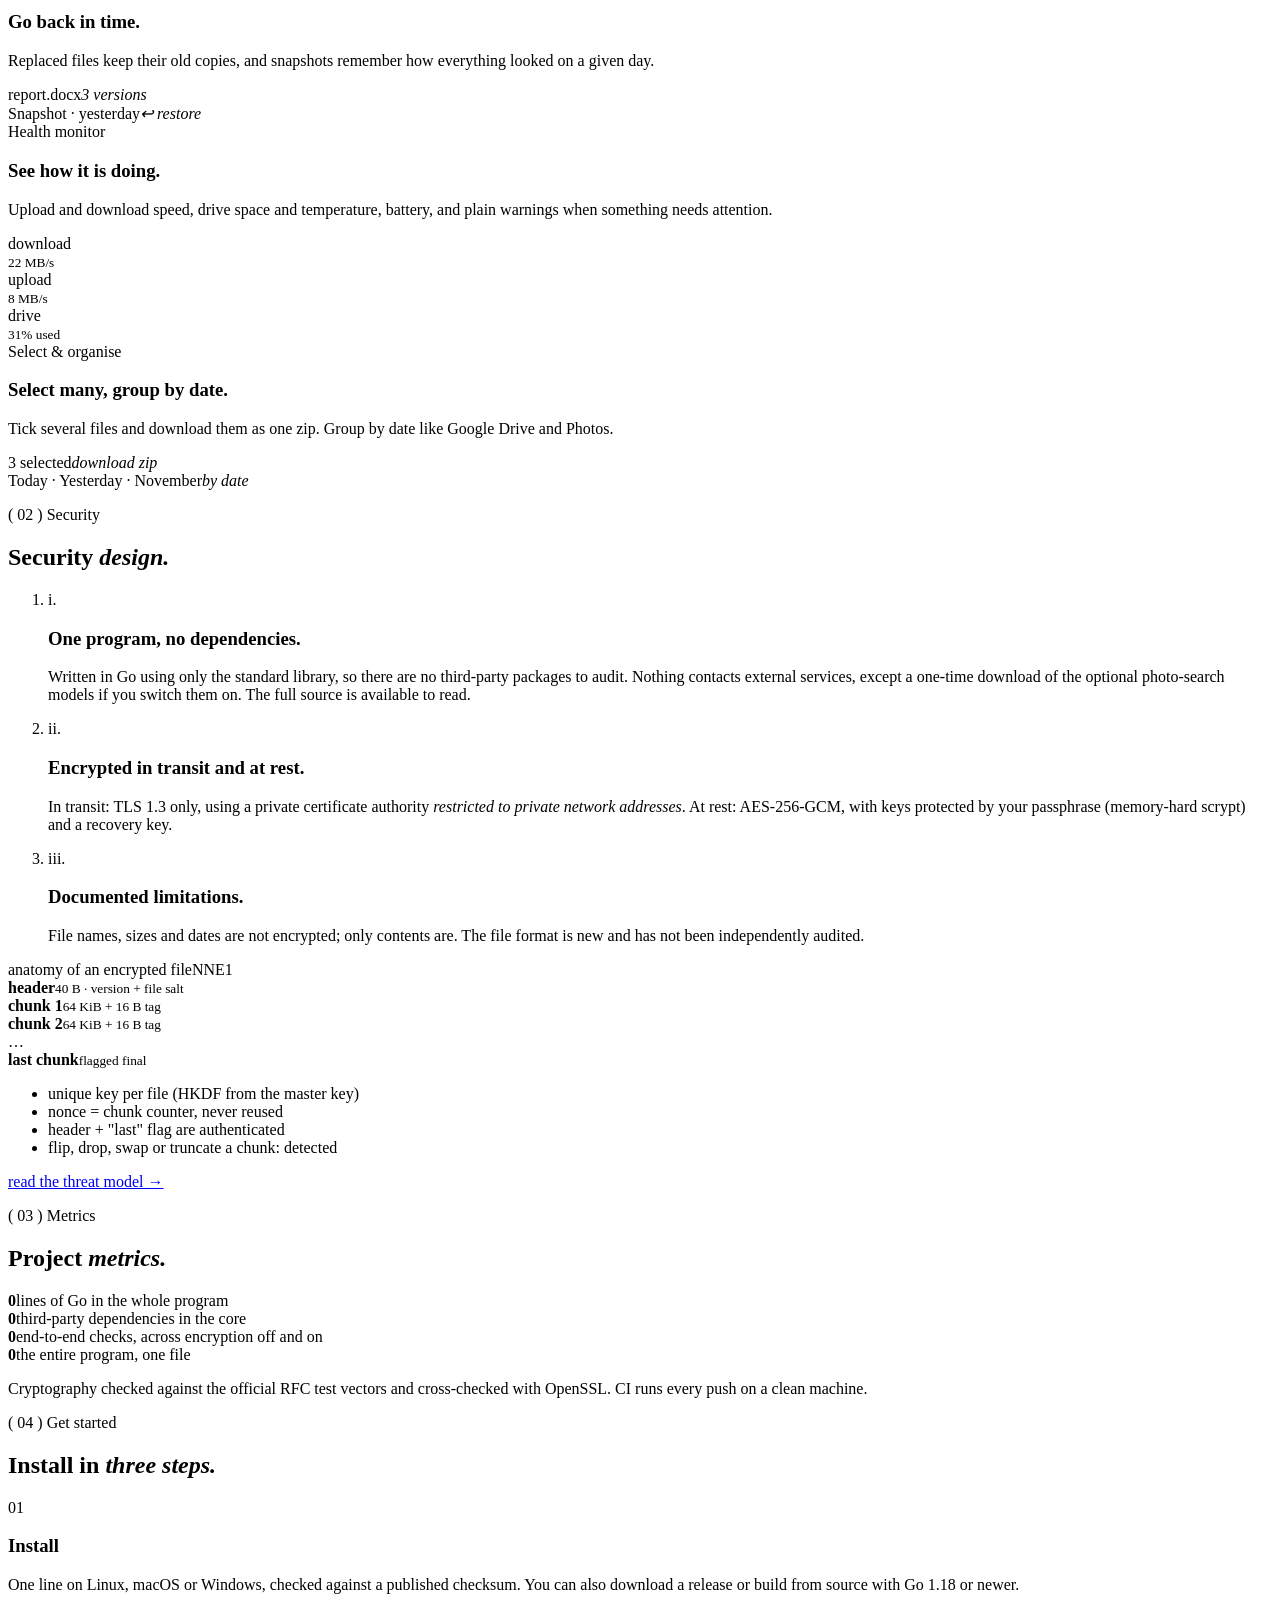
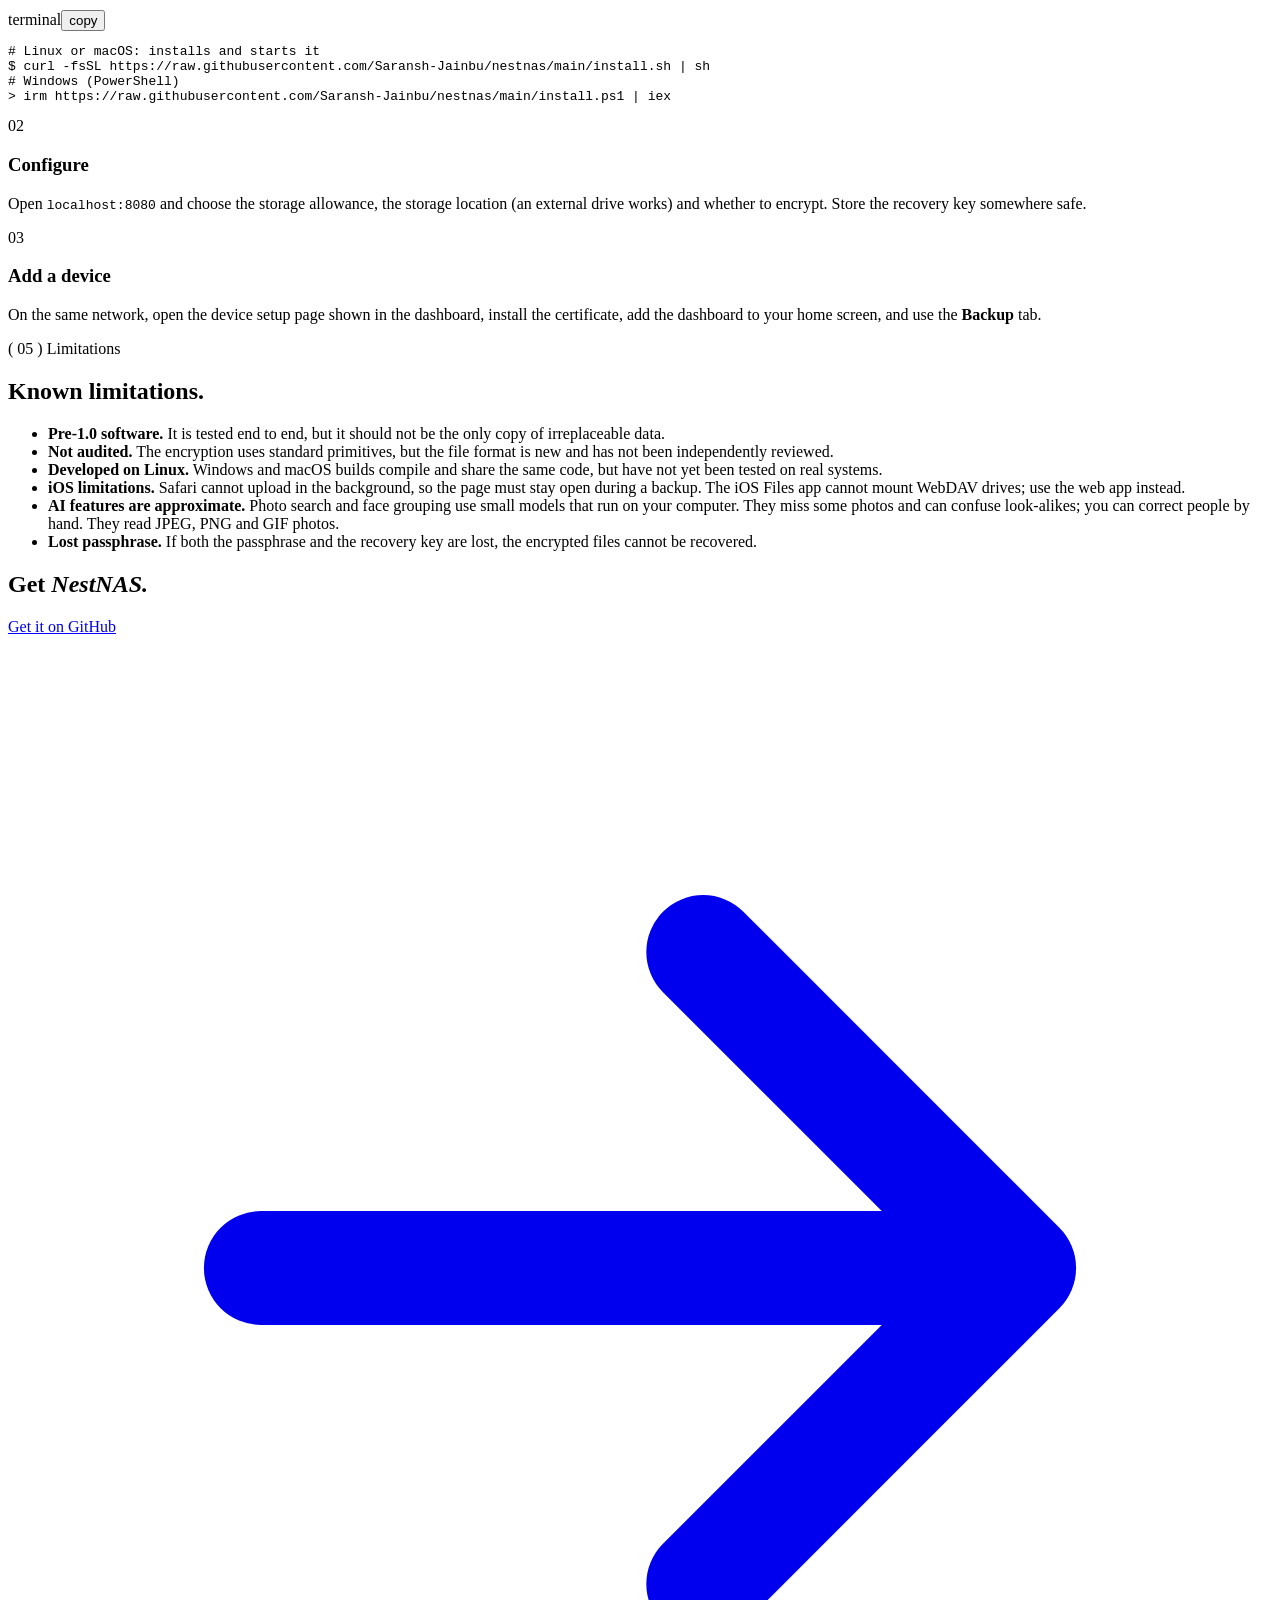
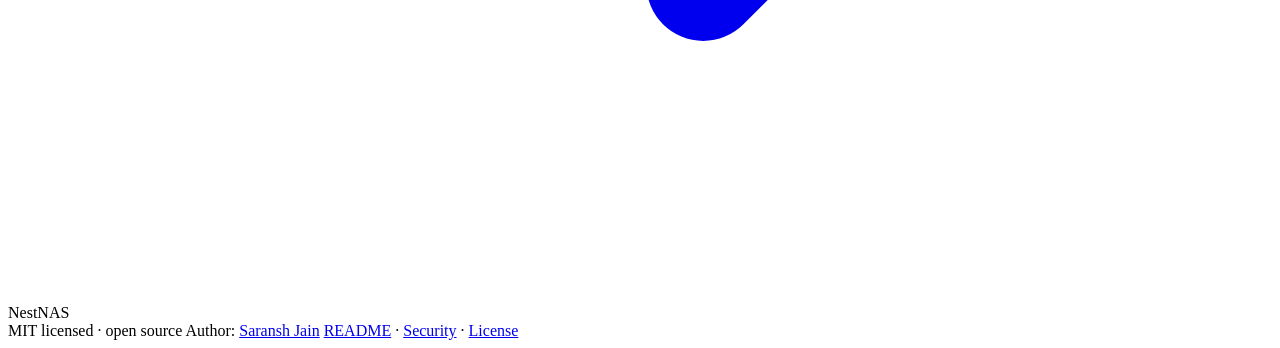
==== commit af9d9229: "site: cover search, people, versions, snapshots, health and select-many; current install steps and n" ====
--- a/site/index.html
+++ b/site/index.html
@@ -4,12 +4,12 @@
 <meta charset="utf-8">
 <meta name="viewport" content="width=device-width, initial-scale=1, viewport-fit=cover">
 <title>NestNAS: private cloud storage on your own hardware</title>
-<meta name="description" content="NestNAS turns a laptop into private cloud storage with encrypted files, phone photo backup, a network drive and a photo gallery. Open source, one program, no dependencies.">
+<meta name="description" content="NestNAS turns a laptop into private cloud storage with encrypted files, phone photo backup, a network drive, photo search and file history. Open source, one program, no dependencies.">
 <meta name="theme-color" content="#05080c">
 <link rel="canonical" href="https://nestnas.vercel.app/">
 <meta property="og:type" content="website">
 <meta property="og:title" content="NestNAS: private cloud storage on your own hardware">
-<meta property="og:description" content="Encrypted storage, phone photo backup, a network drive and a photo gallery. Open source, one program, no dependencies.">
+<meta property="og:description" content="Encrypted storage, phone photo backup, a network drive, photo search and file history. Open source, one program, no dependencies.">
 <meta property="og:image" content="https://nestnas.vercel.app/og.png">
 <meta name="twitter:card" content="summary_large_image">
 <link rel="icon" href="/favicon.svg" type="image/svg+xml">
@@ -80,7 +80,7 @@
     <span class="line"><span><em>Self-hosted.</em></span></span>
   </h1>
   <div class="hero-sub">
-    <p data-reveal>NestNAS turns a laptop into <strong>private cloud storage</strong>: phone photo backup, an encrypted network drive, a photo gallery and share links. One program, no subscription, and your data stays on your hardware.</p>
+    <p data-reveal>NestNAS turns a laptop into <strong>private cloud storage</strong>: phone photo backup, an encrypted network drive, photo search, file history and share links. One program, no subscription, and your data stays on your hardware.</p>
     <div class="cta" data-reveal>
       <a class="btn primary" href="#start" data-magnetic><span>Get started</span><svg viewBox="0 0 20 20" aria-hidden="true"><path d="M4 10h11M11 5l5 5-5 5" fill="none" stroke="currentColor" stroke-width="1.8" stroke-linecap="round" stroke-linejoin="round"/></svg></a>
       <a class="btn ghost" href="#features" data-magnetic><span>View features</span></a>
@@ -149,8 +149,8 @@
 <!-- ticker -->
 <div class="ticker mono" aria-hidden="true">
   <div class="track">
-    <span>AES-256-GCM</span><i>/</i><span>TLS 1.3 only</span><i>/</i><span>scrypt-wrapped keys</span><i>/</i><span>zero dependencies</span><i>/</i><span>WebDAV drive</span><i>/</i><span>external drives, hot-swap safe</span><i>/</i><span>photo gallery</span><i>/</i><span>one binary</span><i>/</i><span>tamper-evident files</span><i>/</i>
-    <span>AES-256-GCM</span><i>/</i><span>TLS 1.3 only</span><i>/</i><span>scrypt-wrapped keys</span><i>/</i><span>zero dependencies</span><i>/</i><span>WebDAV drive</span><i>/</i><span>external drives, hot-swap safe</span><i>/</i><span>photo gallery</span><i>/</i><span>one binary</span><i>/</i><span>tamper-evident files</span><i>/</i>
+    <span>AES-256-GCM</span><i>/</i><span>TLS 1.3 only</span><i>/</i><span>scrypt-wrapped keys</span><i>/</i><span>zero dependencies</span><i>/</i><span>WebDAV drive</span><i>/</i><span>external drives, hot-swap safe</span><i>/</i><span>photo gallery</span><i>/</i><span>search by what a photo shows</span><i>/</i><span>file versions</span><i>/</i><span>snapshots</span><i>/</i><span>health monitor</span><i>/</i><span>one binary</span><i>/</i><span>tamper-evident files</span><i>/</i>
+    <span>AES-256-GCM</span><i>/</i><span>TLS 1.3 only</span><i>/</i><span>scrypt-wrapped keys</span><i>/</i><span>zero dependencies</span><i>/</i><span>WebDAV drive</span><i>/</i><span>external drives, hot-swap safe</span><i>/</i><span>photo gallery</span><i>/</i><span>search by what a photo shows</span><i>/</i><span>file versions</span><i>/</i><span>snapshots</span><i>/</i><span>health monitor</span><i>/</i><span>one binary</span><i>/</i><span>tamper-evident files</span><i>/</i>
   </div>
 </div>
 
@@ -241,6 +241,59 @@
         <div class="u"><b style="--c:#8fb4ff">R</b><div class="q"><i style="width:55%"></i></div></div>
       </div>
     </article>
+
+    <article class="cell c7" data-reveal>
+      <div class="tag mono">Smart photo search</div>
+      <h3>Find photos by what they show.</h3>
+      <p>Type "beach at sunset" or "birthday cake". A small model runs on your computer, so your photos are never sent anywhere. It is optional and off until you switch it on.</p>
+      <div class="viz search-viz" aria-hidden="true">
+        <div class="sv-q mono"><svg viewBox="0 0 24 24" fill="none" stroke="currentColor" stroke-width="2" stroke-linecap="round"><circle cx="11" cy="11" r="6.5"/><path d="M20 20l-4.2-4.2"/></svg>beach at sunset</div>
+        <div class="sv-tiles"><i class="g1"></i><i class="g4"></i><i class="g2"></i><i class="g5"></i></div>
+      </div>
+    </article>
+
+    <article class="cell c5" data-reveal>
+      <div class="tag mono">People</div>
+      <h3>Faces, grouped by person.</h3>
+      <p>Name a group once and find every photo of them. A photo with two people appears under both.</p>
+      <div class="viz people-viz" aria-hidden="true">
+        <div class="pv"><b style="--c:#6dc8ff">A</b>Alex</div>
+        <div class="pv"><b style="--c:#ff9a3c">M</b>Maya</div>
+        <div class="pv"><b style="--c:#7fe6d9">R</b>Ravi</div>
+        <div class="pv"><b style="--c:#8fb4ff">S</b>Sam</div>
+      </div>
+    </article>
+
+    <article class="cell c4" data-reveal>
+      <div class="tag mono">Versions &amp; snapshots</div>
+      <h3>Go back in time.</h3>
+      <p>Replaced files keep their old copies, and snapshots remember how everything looked on a given day.</p>
+      <div class="viz mini-viz">
+        <div class="pill mono"><span>report.docx</span><em>3 versions</em></div>
+        <div class="pill undo mono"><span>Snapshot · yesterday</span><em>↩ restore</em></div>
+      </div>
+    </article>
+
+    <article class="cell c4" data-reveal>
+      <div class="tag mono">Health monitor</div>
+      <h3>See how it is doing.</h3>
+      <p>Upload and download speed, drive space and temperature, battery, and plain warnings when something needs attention.</p>
+      <div class="viz users-viz health-viz mono" aria-hidden="true">
+        <div class="u"><span>download</span><div class="q"><i style="width:68%"></i></div><small>22 MB/s</small></div>
+        <div class="u"><span>upload</span><div class="q"><i style="width:34%"></i></div><small>8 MB/s</small></div>
+        <div class="u"><span>drive</span><div class="q"><i style="width:31%"></i></div><small>31% used</small></div>
+      </div>
+    </article>
+
+    <article class="cell c4" data-reveal>
+      <div class="tag mono">Select &amp; organise</div>
+      <h3>Select many, group by date.</h3>
+      <p>Tick several files and download them as one zip. Group by date like Google Drive and Photos.</p>
+      <div class="viz mini-viz">
+        <div class="pill mono"><span>3 selected</span><em>download zip</em></div>
+        <div class="pill undo mono"><span>Today · Yesterday · November</span><em>by date</em></div>
+      </div>
+    </article>
   </div>
 </section>
 
@@ -254,7 +307,7 @@
   <div class="trust-grid">
     <div class="trust-l">
       <ol class="principles">
-        <li data-reveal><span class="n mono">i.</span><div><h3>One program, no dependencies.</h3><p>Written in Go using only the standard library, so there are no third-party packages to audit and nothing contacts external services. The full source is available to read.</p></div></li>
+        <li data-reveal><span class="n mono">i.</span><div><h3>One program, no dependencies.</h3><p>Written in Go using only the standard library, so there are no third-party packages to audit. Nothing contacts external services, except a one-time download of the optional photo-search models if you switch them on. The full source is available to read.</p></div></li>
         <li data-reveal><span class="n mono">ii.</span><div><h3>Encrypted in transit and at rest.</h3><p>In transit: TLS 1.3 only, using a private certificate authority <em>restricted to private network addresses</em>. At rest: AES-256-GCM, with keys protected by your passphrase (memory-hard scrypt) and a recovery key.</p></div></li>
         <li data-reveal><span class="n mono">iii.</span><div><h3>Documented limitations.</h3><p>File names, sizes and dates are not encrypted; only contents are. The file format is new and has not been independently audited.</p></div></li>
       </ol>
@@ -287,10 +340,10 @@
     <h2 class="display md" data-reveal>Project <em>metrics.</em></h2>
   </header>
   <div class="stats">
-    <div class="stat" data-reveal><b data-count="5125" data-format="comma">0</b><span class="mono">lines of Go in the whole server</span></div>
+    <div class="stat" data-reveal><b data-count="10971" data-format="comma">0</b><span class="mono">lines of Go in the whole program</span></div>
     <div class="stat" data-reveal><b data-count="0">0</b><span class="mono">third-party dependencies in the core</span></div>
-    <div class="stat" data-reveal><b data-count="209">0</b><span class="mono">end-to-end checks (run with encryption off, then on)</span></div>
-    <div class="stat" data-reveal><b data-count="5.7" data-decimals="1" data-suffix=" MB">0</b><span class="mono">the entire program, one file</span></div>
+    <div class="stat" data-reveal><b data-count="542" data-format="comma">0</b><span class="mono">end-to-end checks, across encryption off and on</span></div>
+    <div class="stat" data-reveal><b data-count="7.4" data-decimals="1" data-suffix=" MB">0</b><span class="mono">the entire program, one file</span></div>
   </div>
   <p class="receipt-note mono" data-reveal>Cryptography checked against the official RFC test vectors and cross-checked with OpenSSL. CI runs every push on a clean machine.</p>
 </section>
@@ -305,15 +358,14 @@
   <div class="steps">
     <div class="step" data-reveal>
       <span class="sn mono">01</span>
-      <h3>Build</h3>
-      <p>You need Go 1.18 or newer. Packaged installers arrive with the first release.</p>
+      <h3>Install</h3>
+      <p>One line on Linux, macOS or Windows, checked against a published checksum. You can also download a release or build from source with Go 1.18 or newer.</p>
       <div class="term" id="term">
         <div class="term-h mono"><i></i><i></i><i></i><span>terminal</span><button type="button" id="copy" class="copy mono">copy</button></div>
-<pre class="term-b mono"><span class="c"># get it</span>
-<span class="p">$</span> git clone https://github.com/Saransh-Jainbu/nestnas.git
-<span class="p">$</span> cd nestnas &amp;&amp; make build
-<span class="c"># run it now, and on every start</span>
-<span class="p">$</span> ./nestnas service install</pre>
+<pre class="term-b mono"><span class="c"># Linux or macOS: installs and starts it</span>
+<span class="p">$</span> curl -fsSL https://raw.githubusercontent.com/Saransh-Jainbu/nestnas/main/install.sh | sh
+<span class="c"># Windows (PowerShell)</span>
+<span class="p">&gt;</span> irm https://raw.githubusercontent.com/Saransh-Jainbu/nestnas/main/install.ps1 | iex</pre>
       </div>
     </div>
     <div class="step" data-reveal>
@@ -340,6 +392,7 @@
     <li><b>Not audited.</b> The encryption uses standard primitives, but the file format is new and has not been independently reviewed.</li>
     <li><b>Developed on Linux.</b> Windows and macOS builds compile and share the same code, but have not yet been tested on real systems.</li>
     <li><b>iOS limitations.</b> Safari cannot upload in the background, so the page must stay open during a backup. The iOS Files app cannot mount WebDAV drives; use the web app instead.</li>
+    <li><b>AI features are approximate.</b> Photo search and face grouping use small models that run on your computer. They miss some photos and can confuse look-alikes; you can correct people by hand. They read JPEG, PNG and GIF photos.</li>
     <li><b>Lost passphrase.</b> If both the passphrase and the recovery key are lost, the encrypted files cannot be recovered.</li>
   </ul>
 </section>
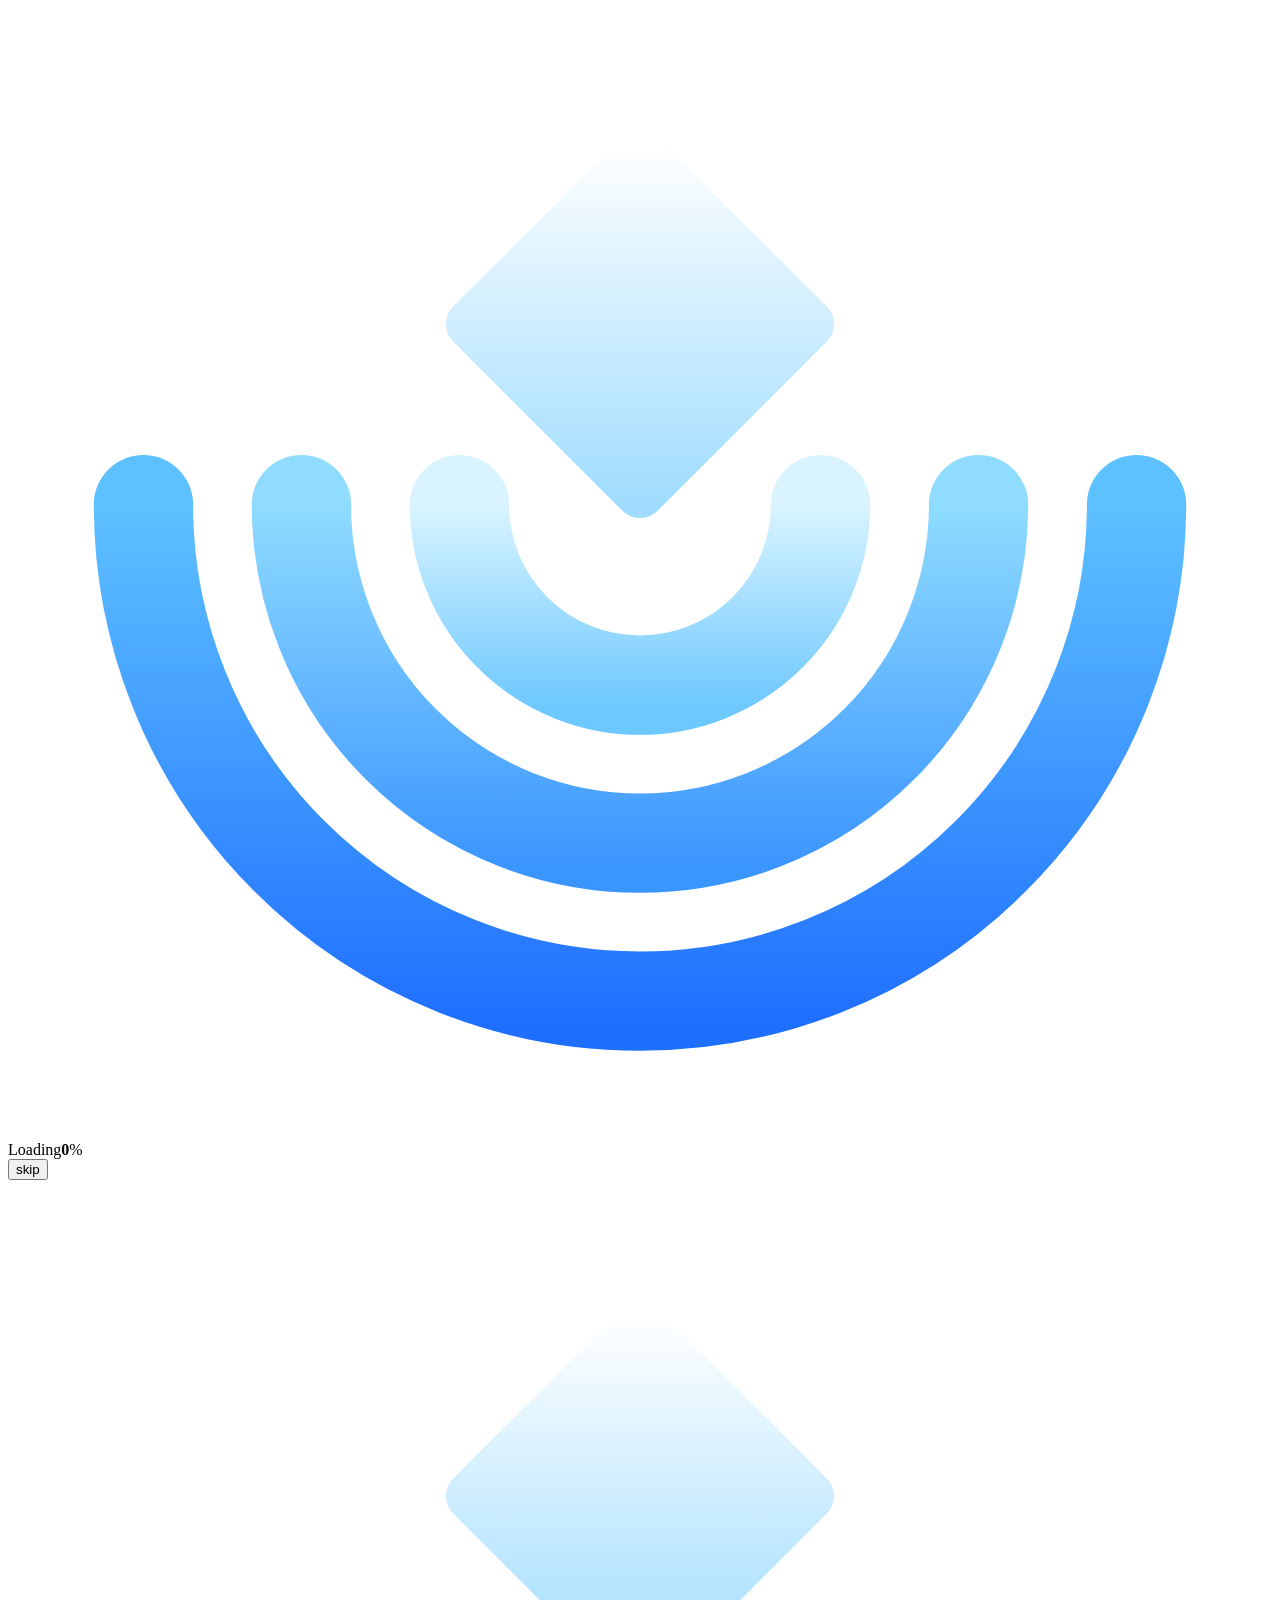
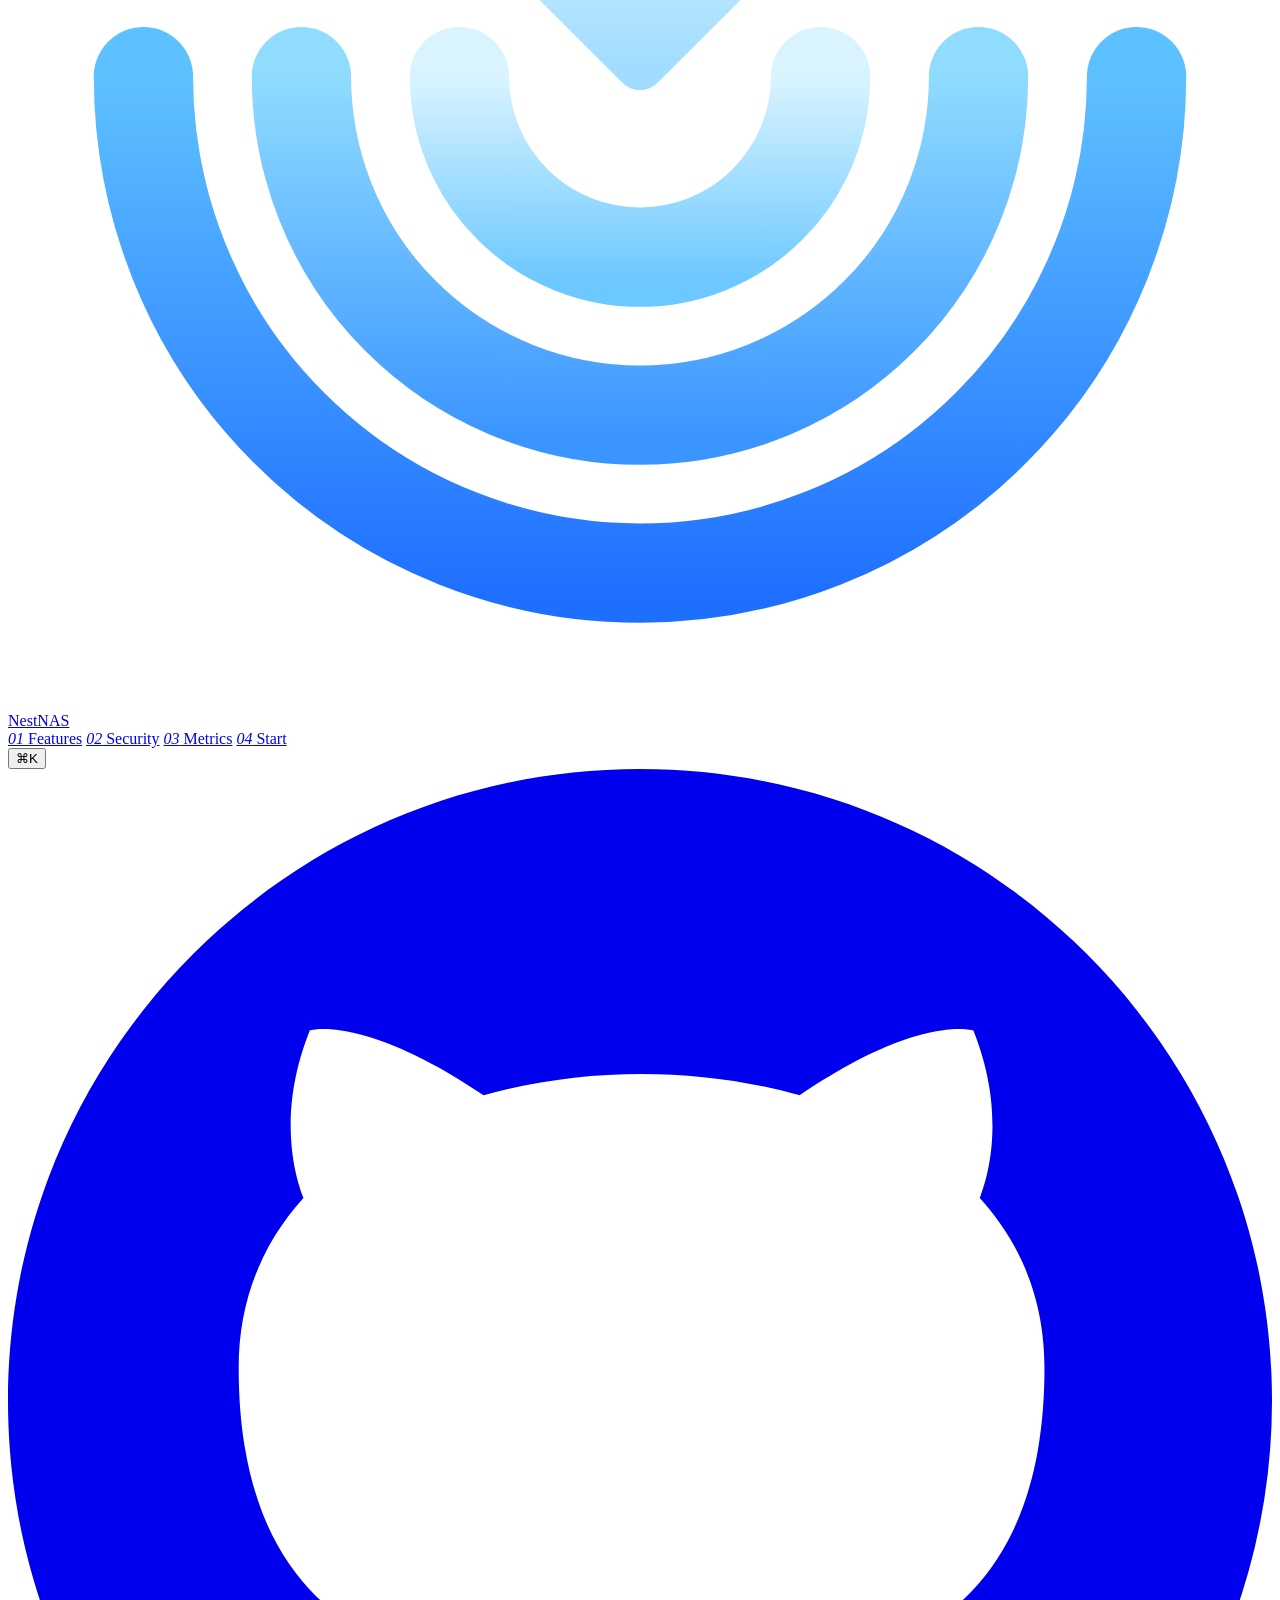
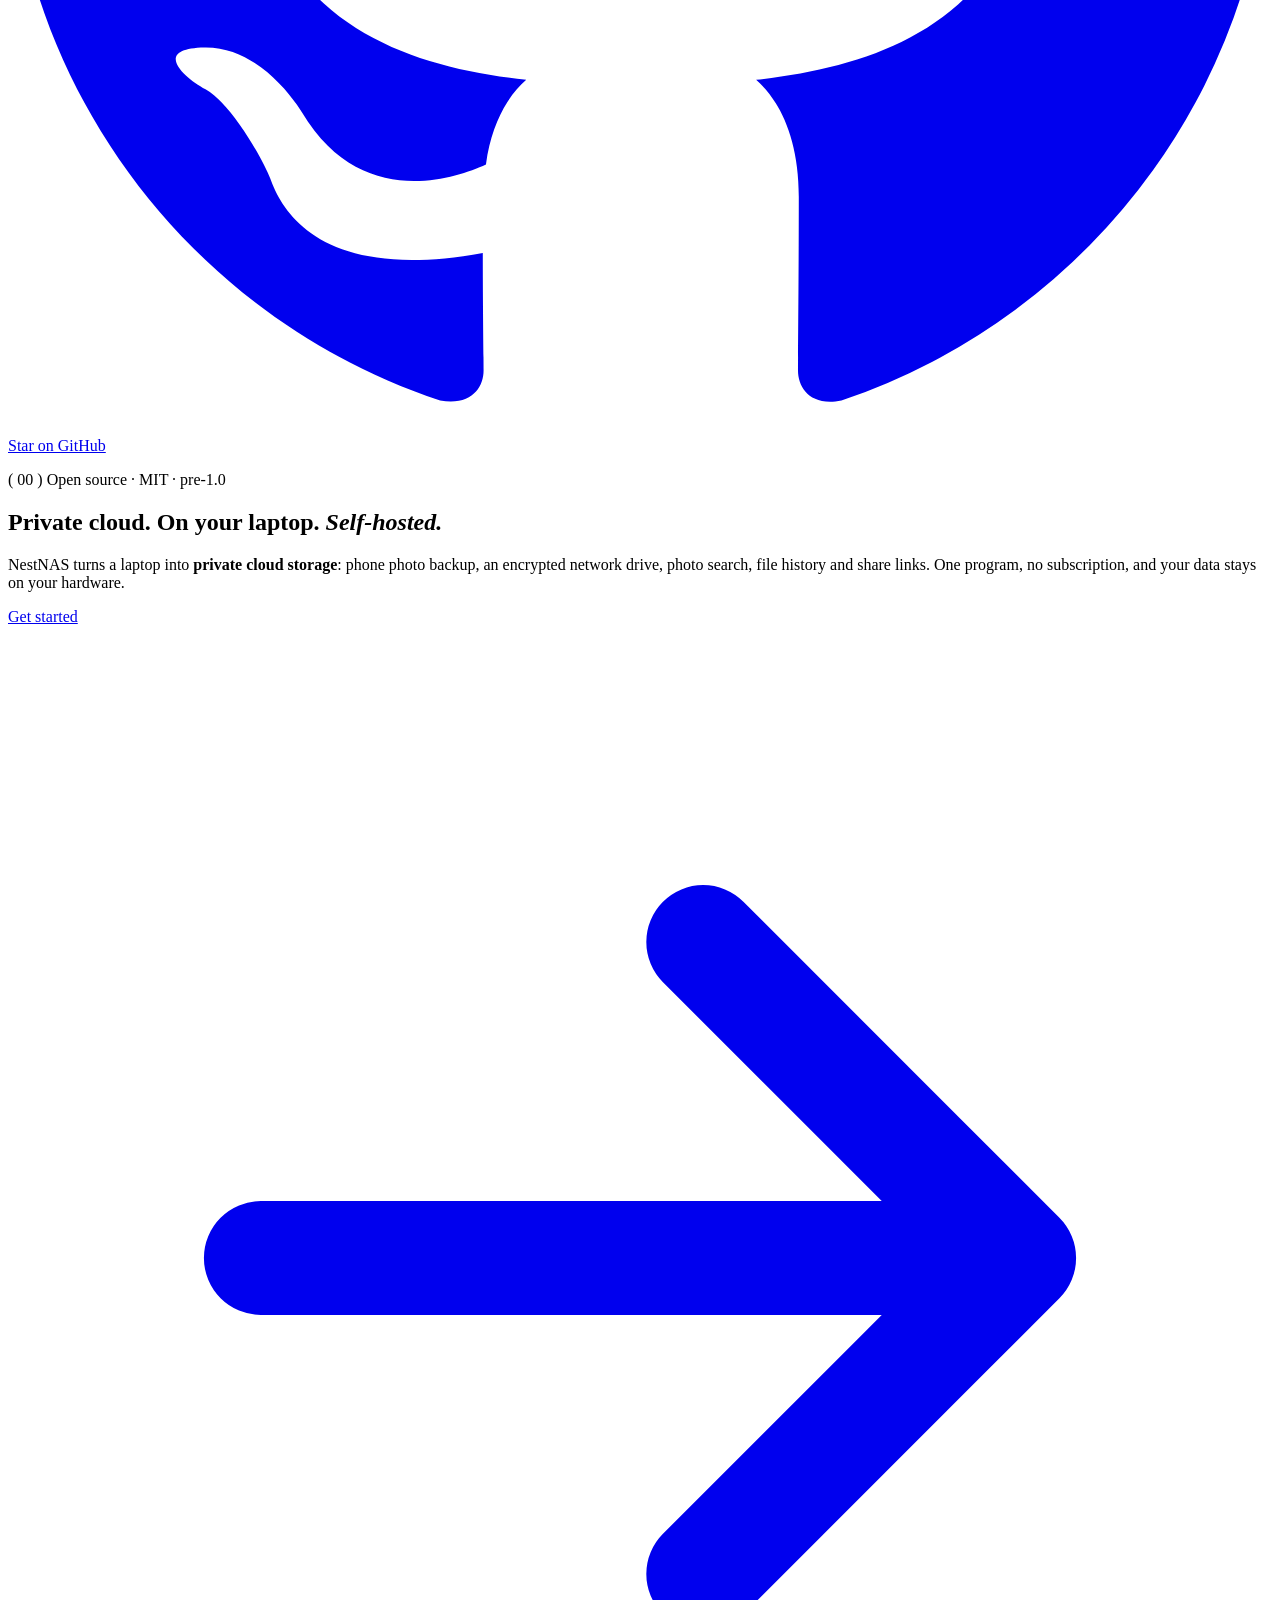
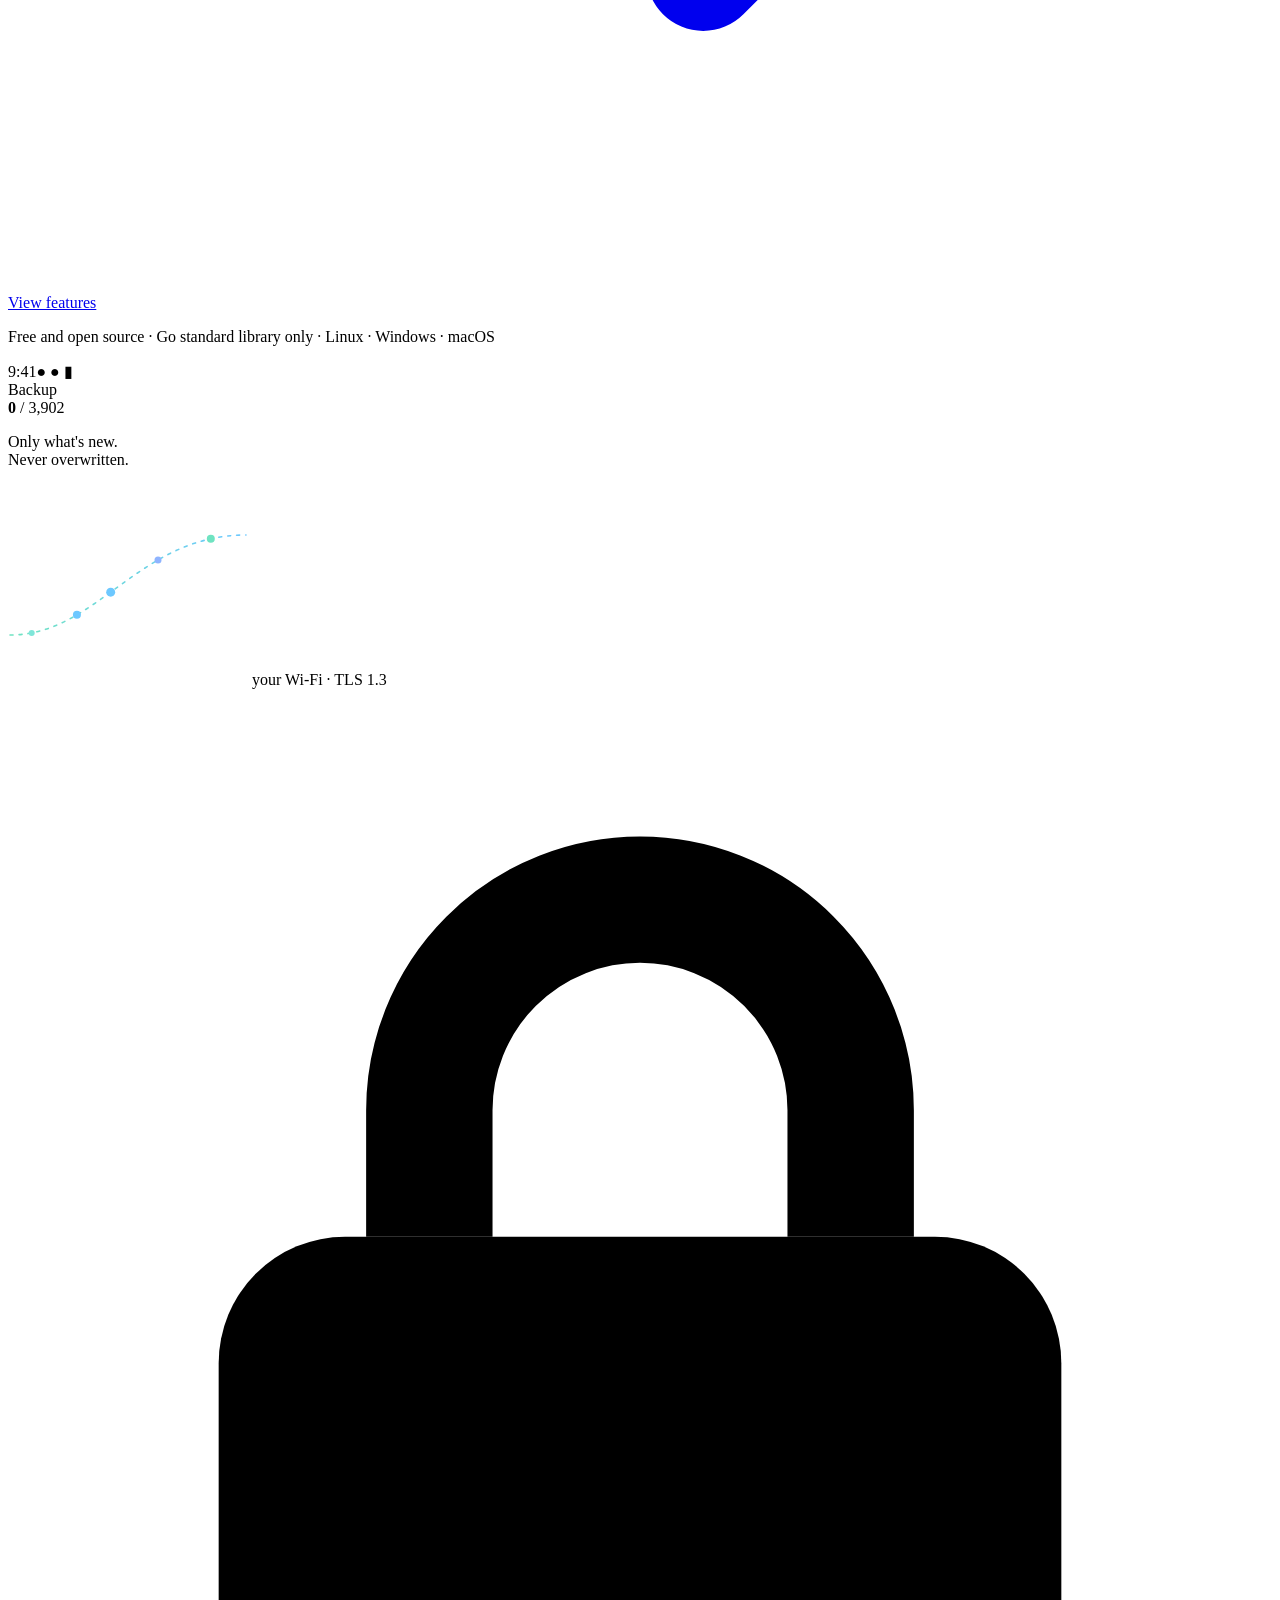
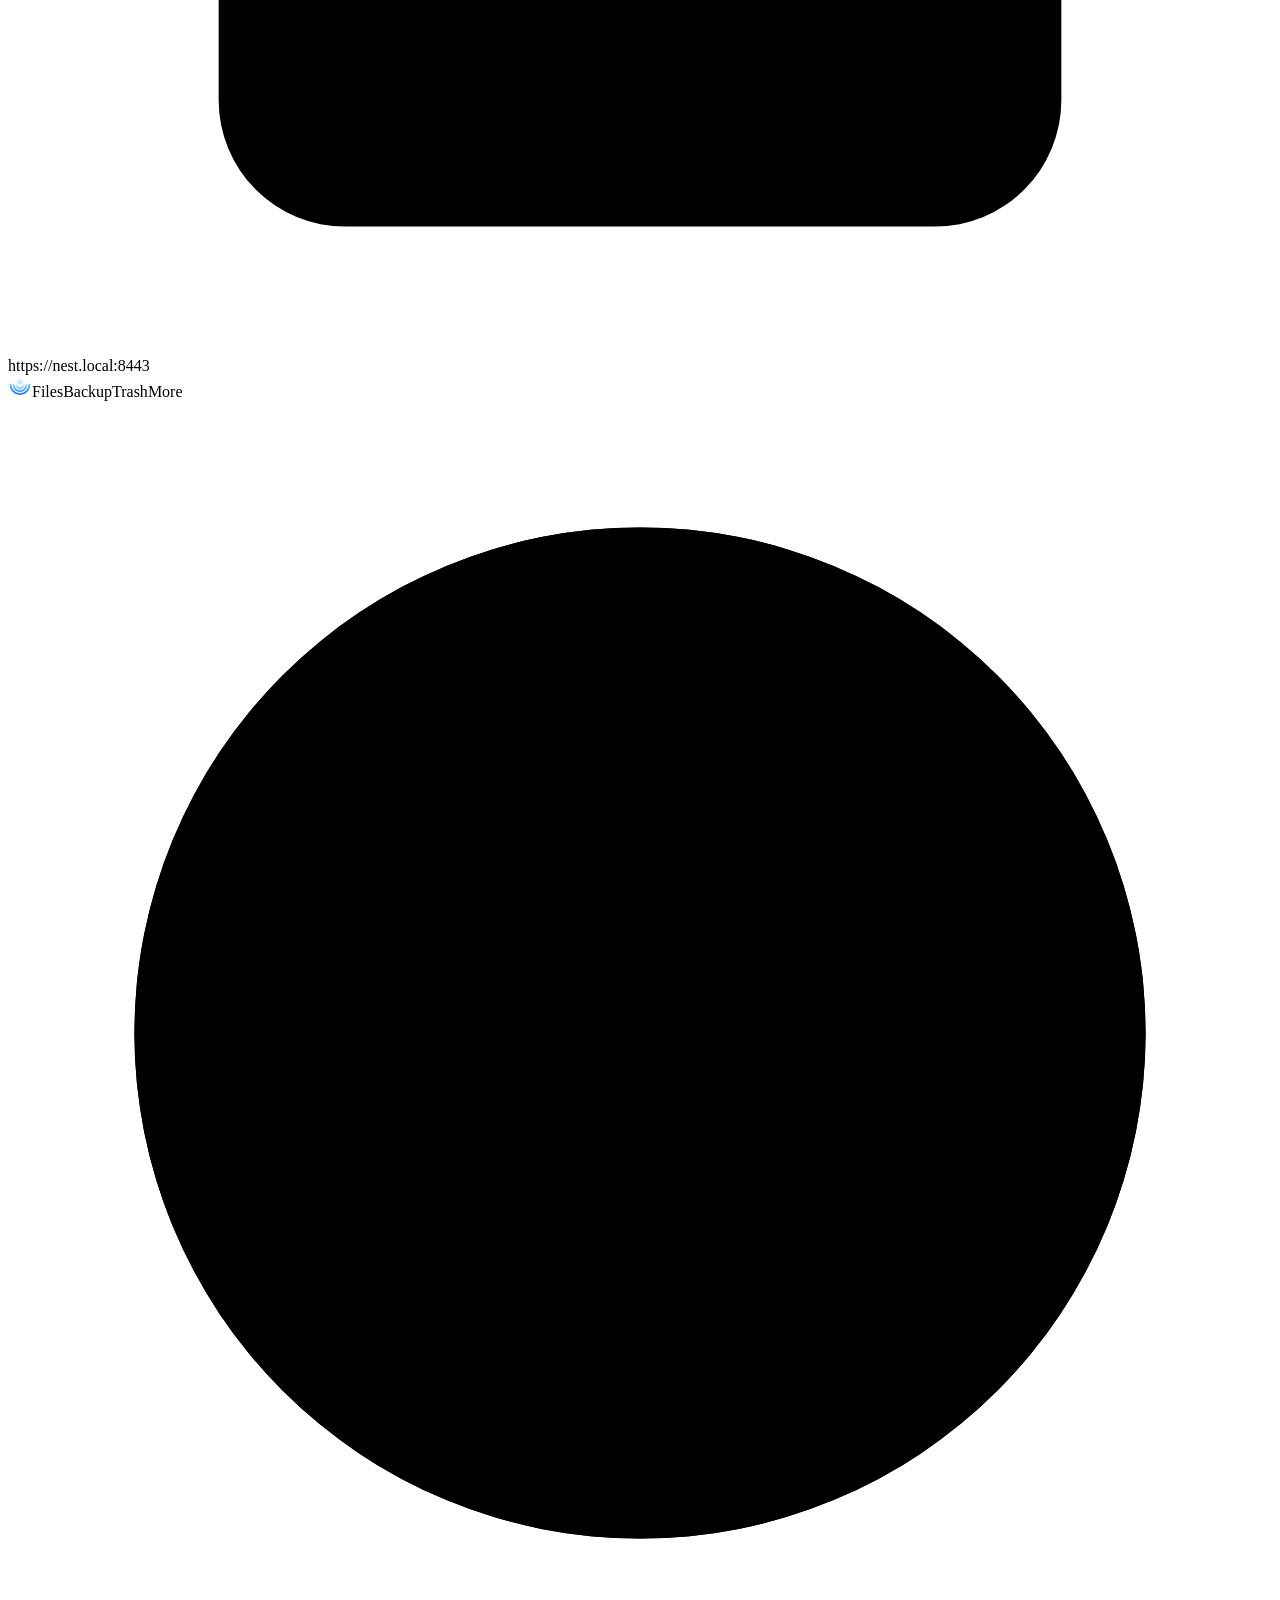
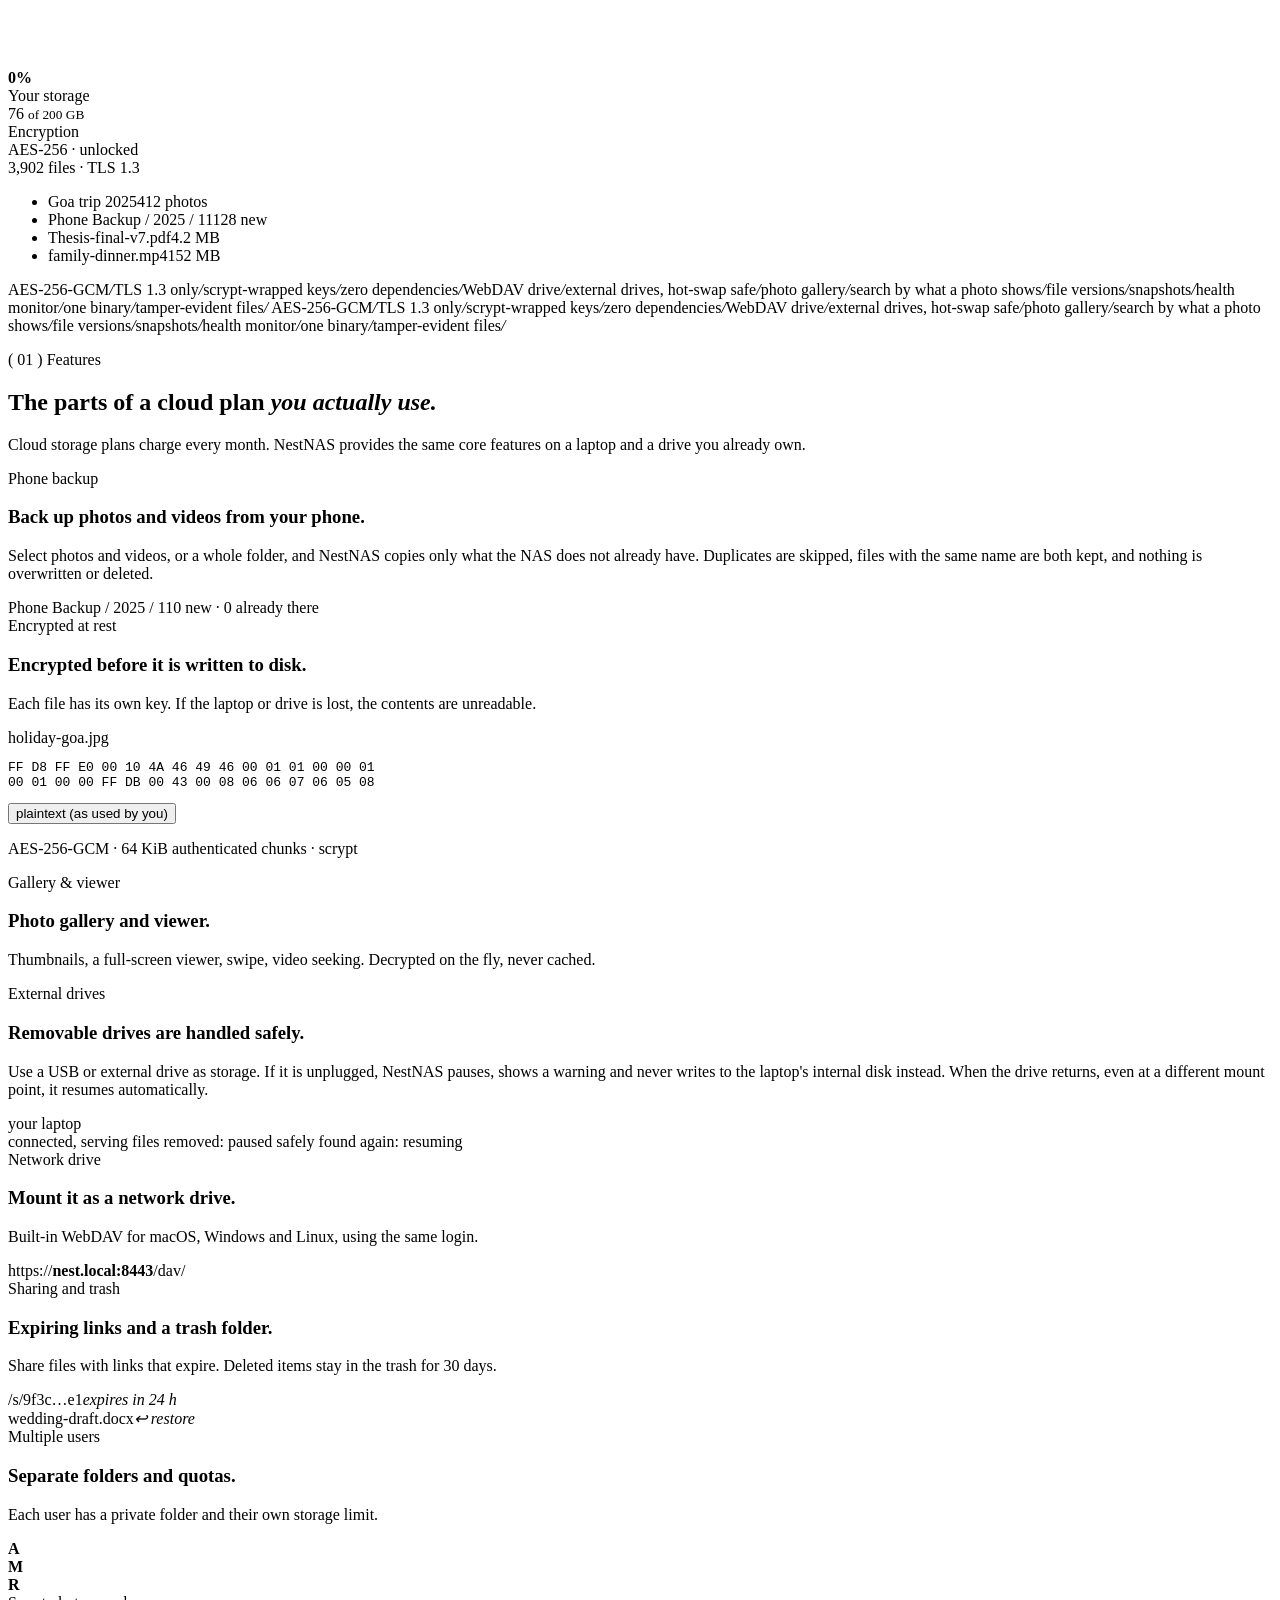
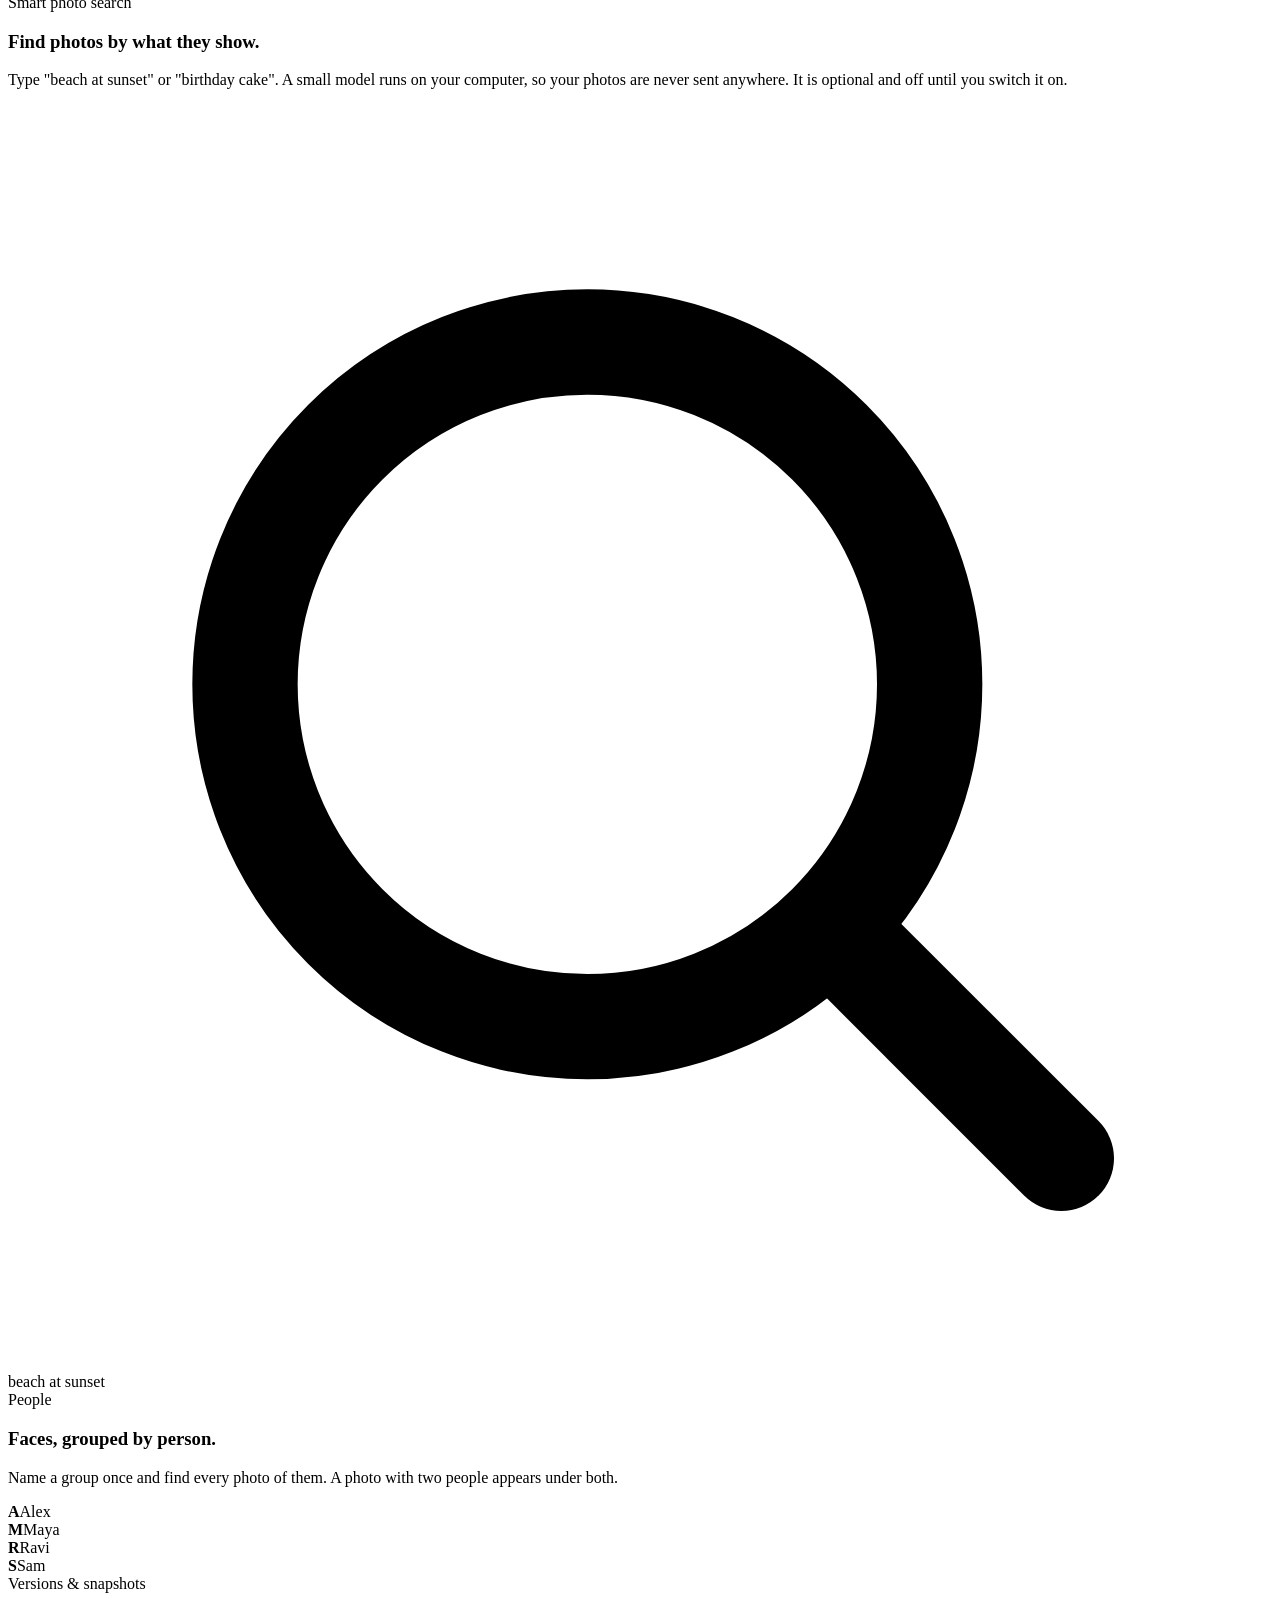
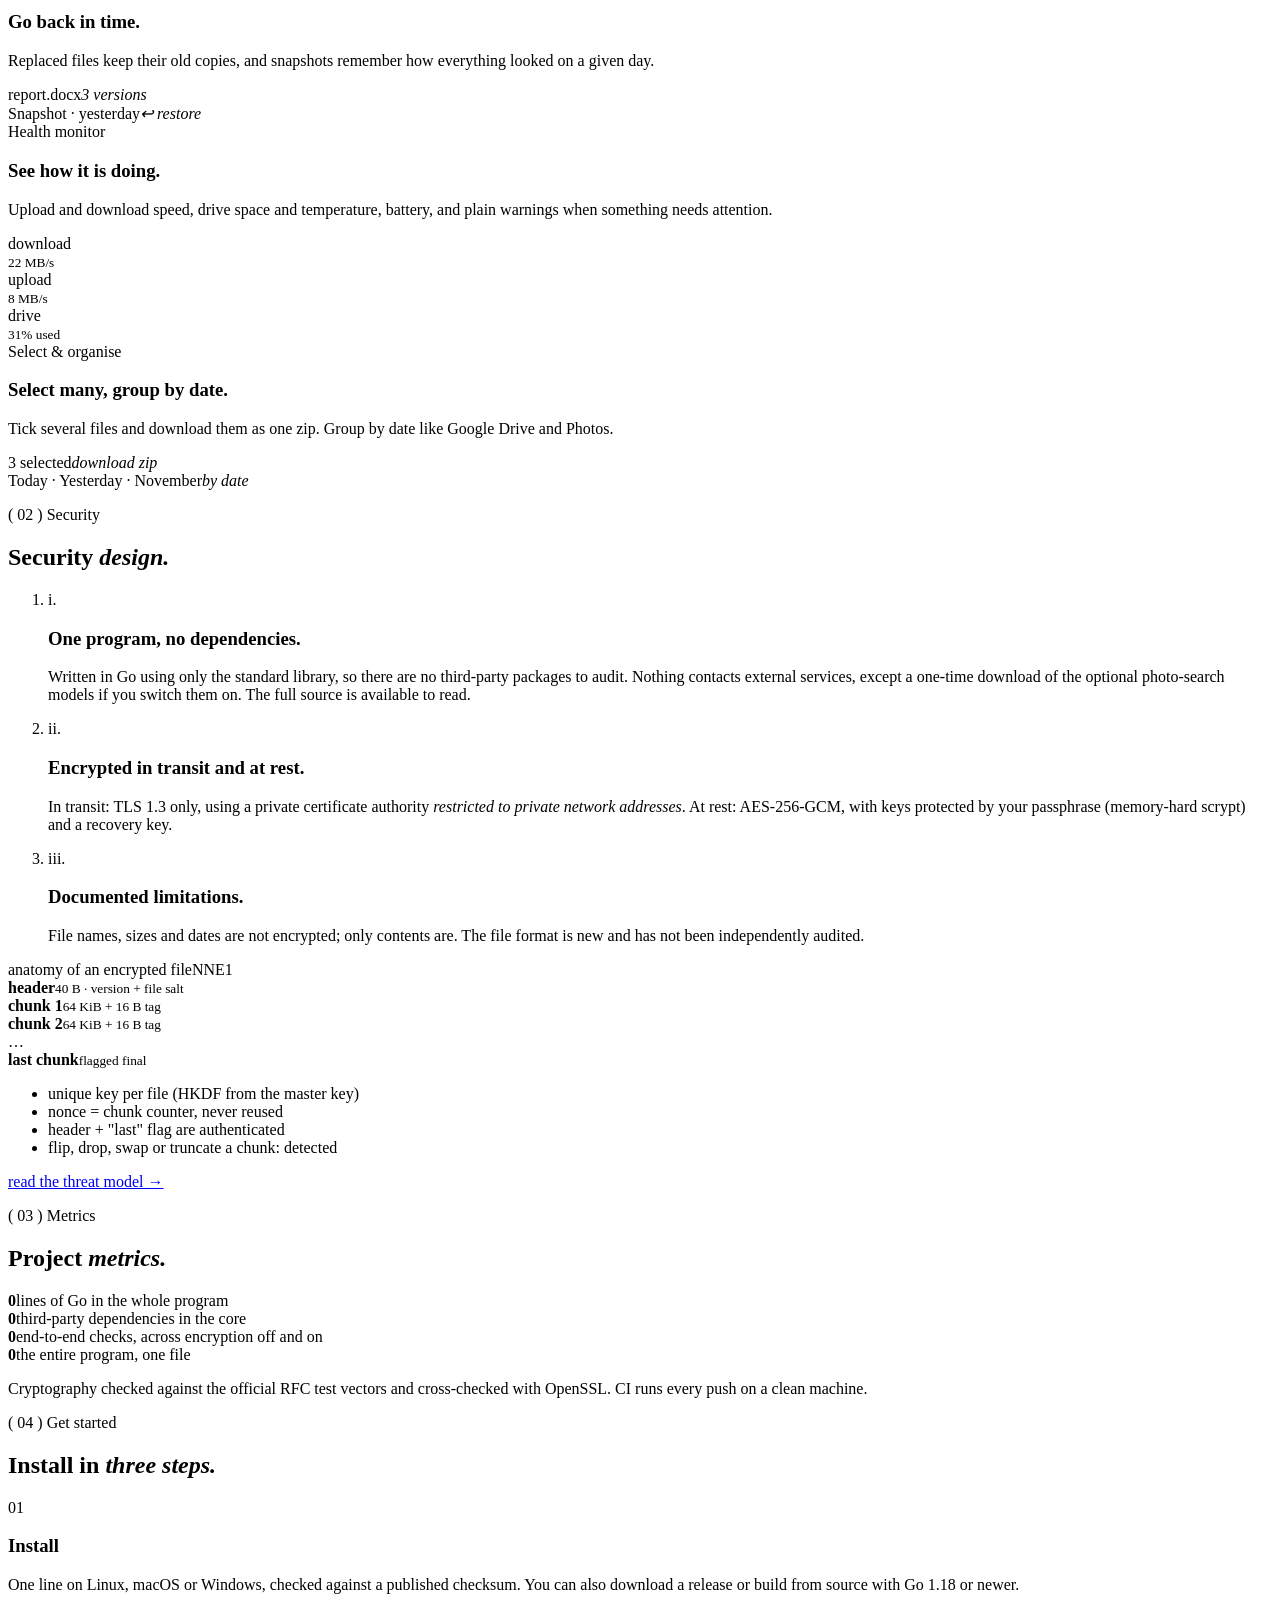
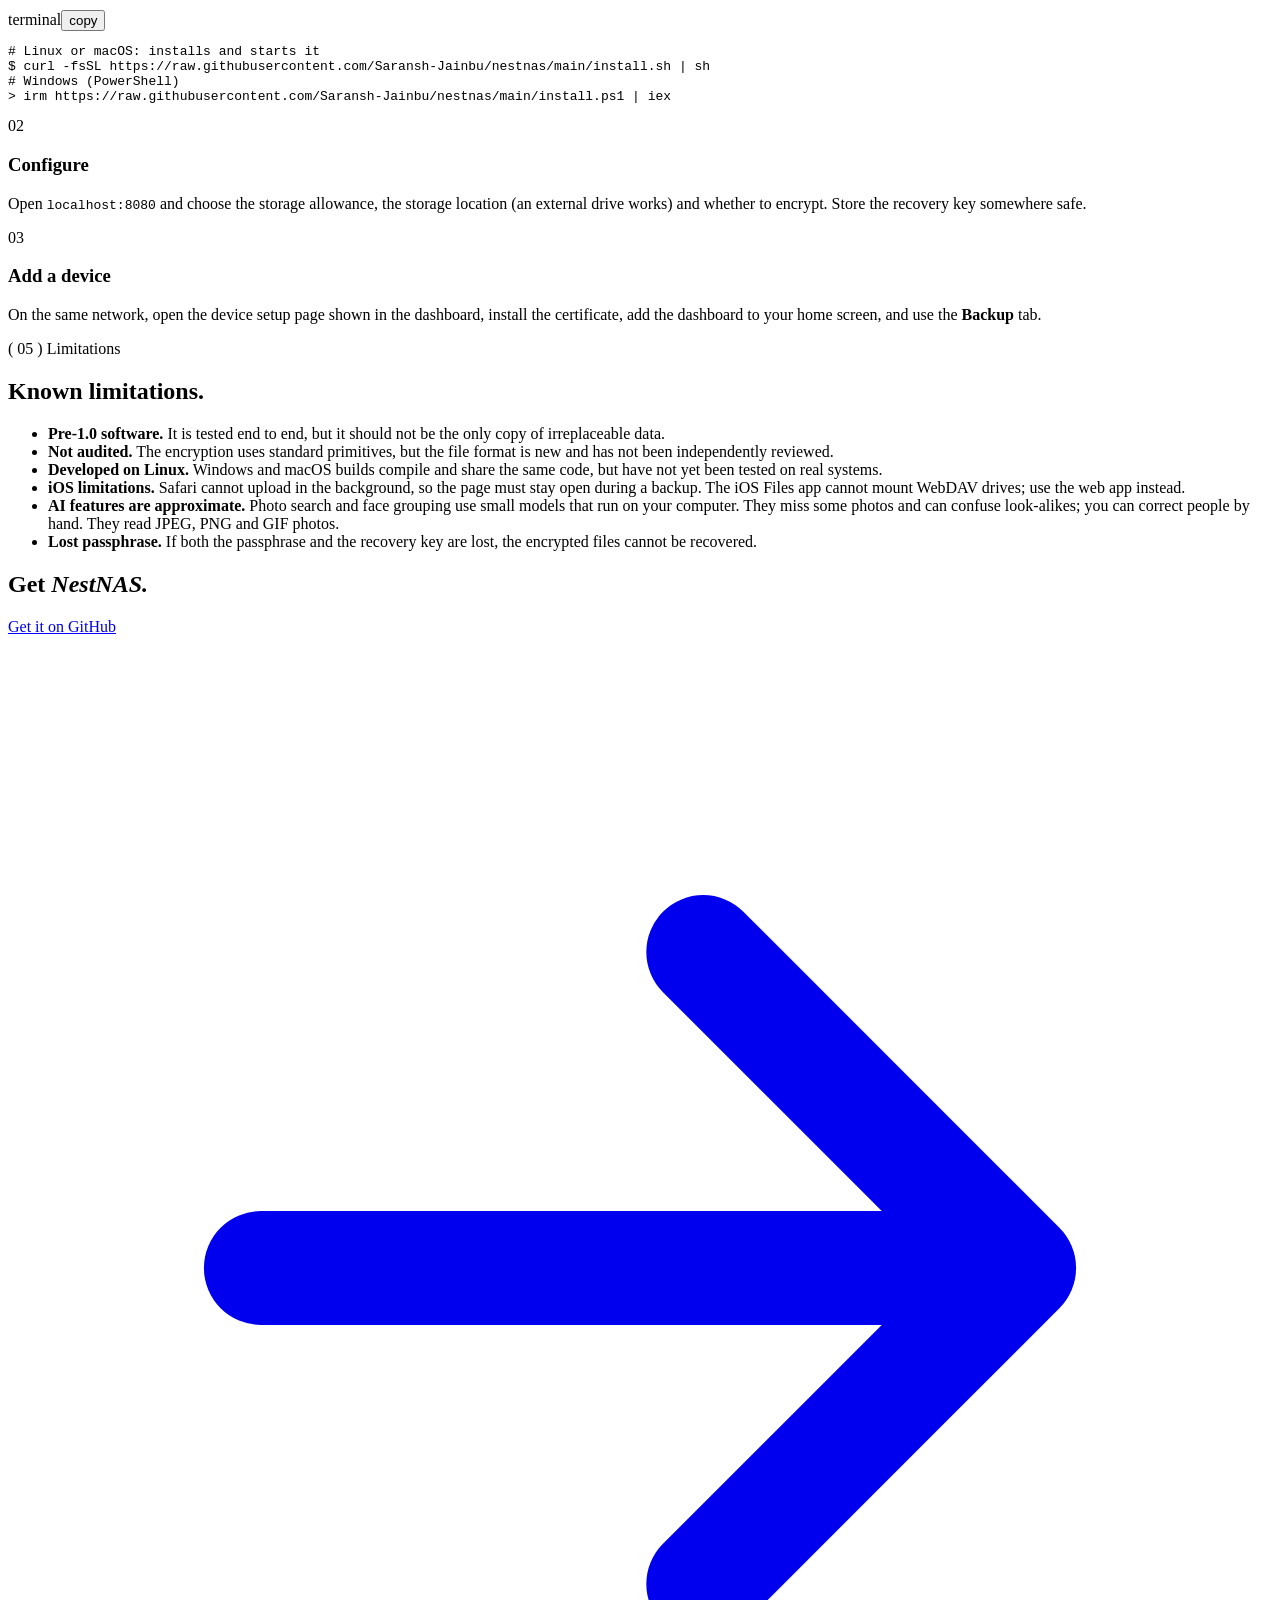
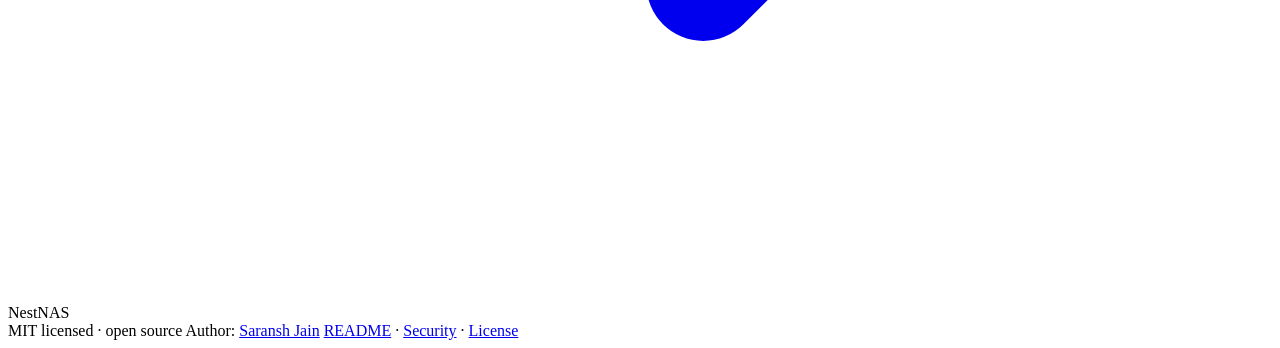
==== commit 657da1bf: "GitHub and search discoverability: community files, README keywords, site metadata - Code of conduct" ====
--- a/site/index.html
+++ b/site/index.html
@@ -11,7 +11,17 @@
 <meta property="og:title" content="NestNAS: private cloud storage on your own hardware">
 <meta property="og:description" content="Encrypted storage, phone photo backup, a network drive, photo search and file history. Open source, one program, no dependencies.">
 <meta property="og:image" content="https://nestnas.vercel.app/og.png">
+<meta property="og:url" content="https://nestnas.vercel.app/">
+<meta property="og:site_name" content="NestNAS">
+<meta property="og:image:width" content="1200">
+<meta property="og:image:height" content="630">
+<meta property="og:image:alt" content="NestNAS: private cloud on your laptop, self-hosted">
 <meta name="twitter:card" content="summary_large_image">
+<meta name="twitter:title" content="NestNAS: private cloud storage on your own hardware">
+<meta name="twitter:description" content="Self-hosted NAS software: encrypted storage, phone photo backup, a network drive, photo search and face recognition. Open source, one program.">
+<meta name="twitter:image" content="https://nestnas.vercel.app/og.png">
+<meta name="author" content="Saransh Jain">
+<script type="application/ld+json">{"@context":"https://schema.org","@type":"SoftwareApplication","name":"NestNAS","applicationCategory":"UtilitiesApplication","operatingSystem":"Linux, macOS, Windows","description":"Free, open-source NAS software that turns a laptop into a self-hosted private cloud: web file manager, encrypted storage, phone photo backup, a WebDAV network drive, photo search and face recognition. One Go program with no dependencies.","url":"https://nestnas.vercel.app/","downloadUrl":"https://github.com/Saransh-Jainbu/nestnas/releases/latest","license":"https://opensource.org/licenses/MIT","isAccessibleForFree":true,"offers":{"@type":"Offer","price":"0","priceCurrency":"USD"},"codeRepository":"https://github.com/Saransh-Jainbu/nestnas","author":{"@type":"Person","name":"Saransh Jain","url":"https://www.saranshjain.dev/"}}</script>
 <link rel="icon" href="/favicon.svg" type="image/svg+xml">
 <link rel="apple-touch-icon" href="/apple-touch-icon.png">
 <link rel="preload" href="/fonts/fraunces.woff2" as="font" type="font/woff2" crossorigin>
